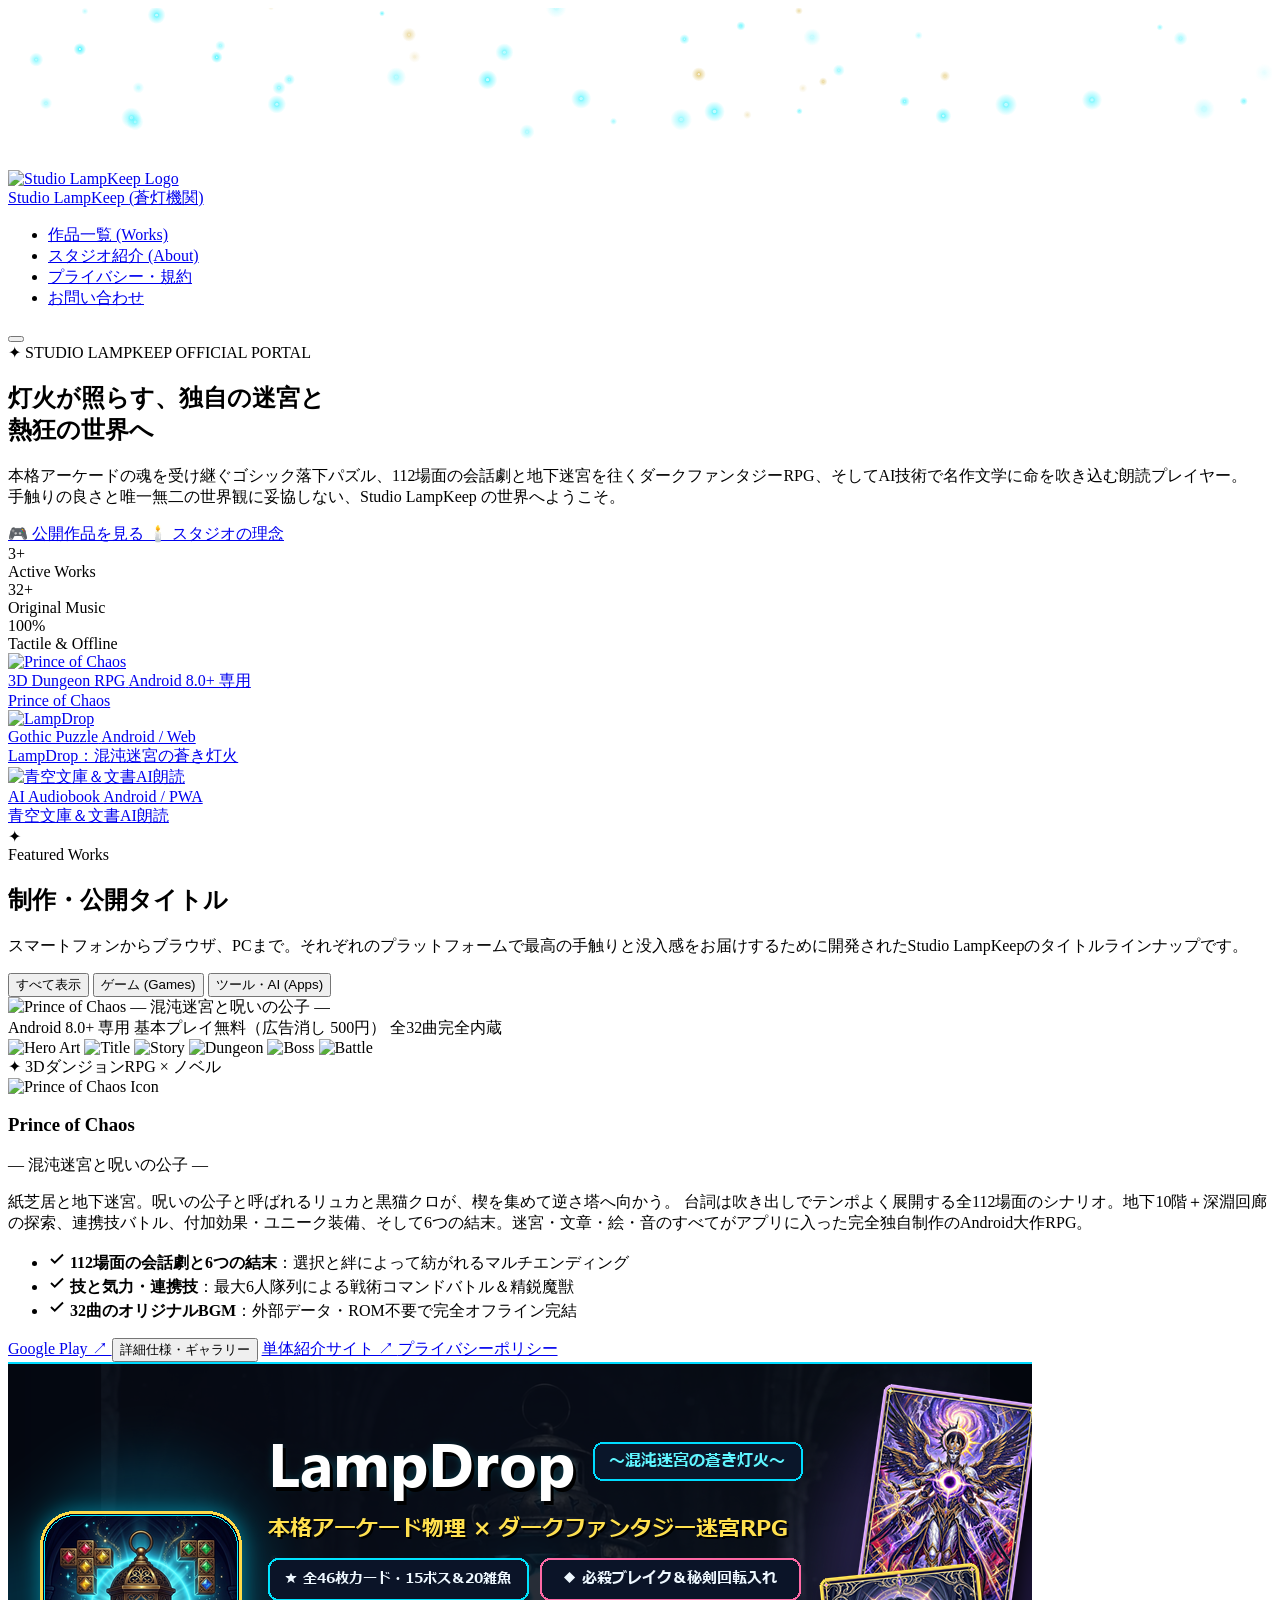
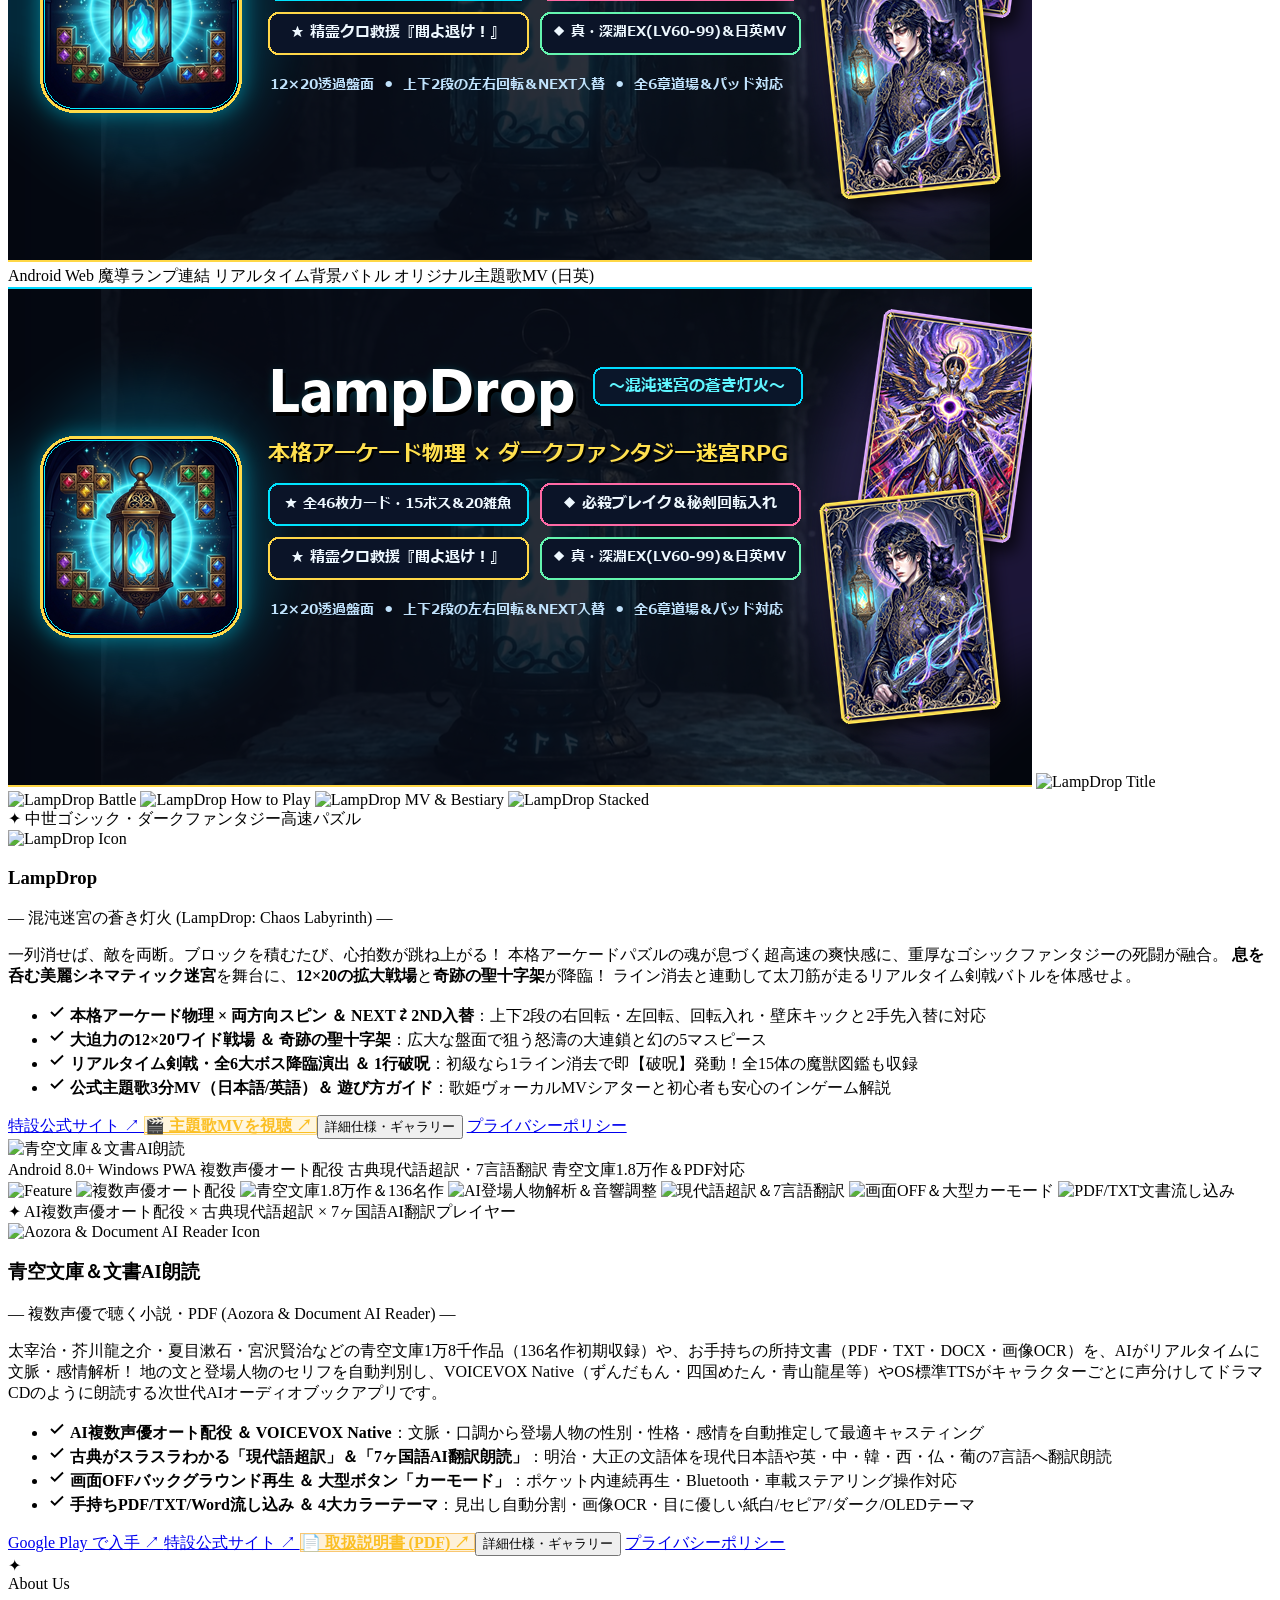
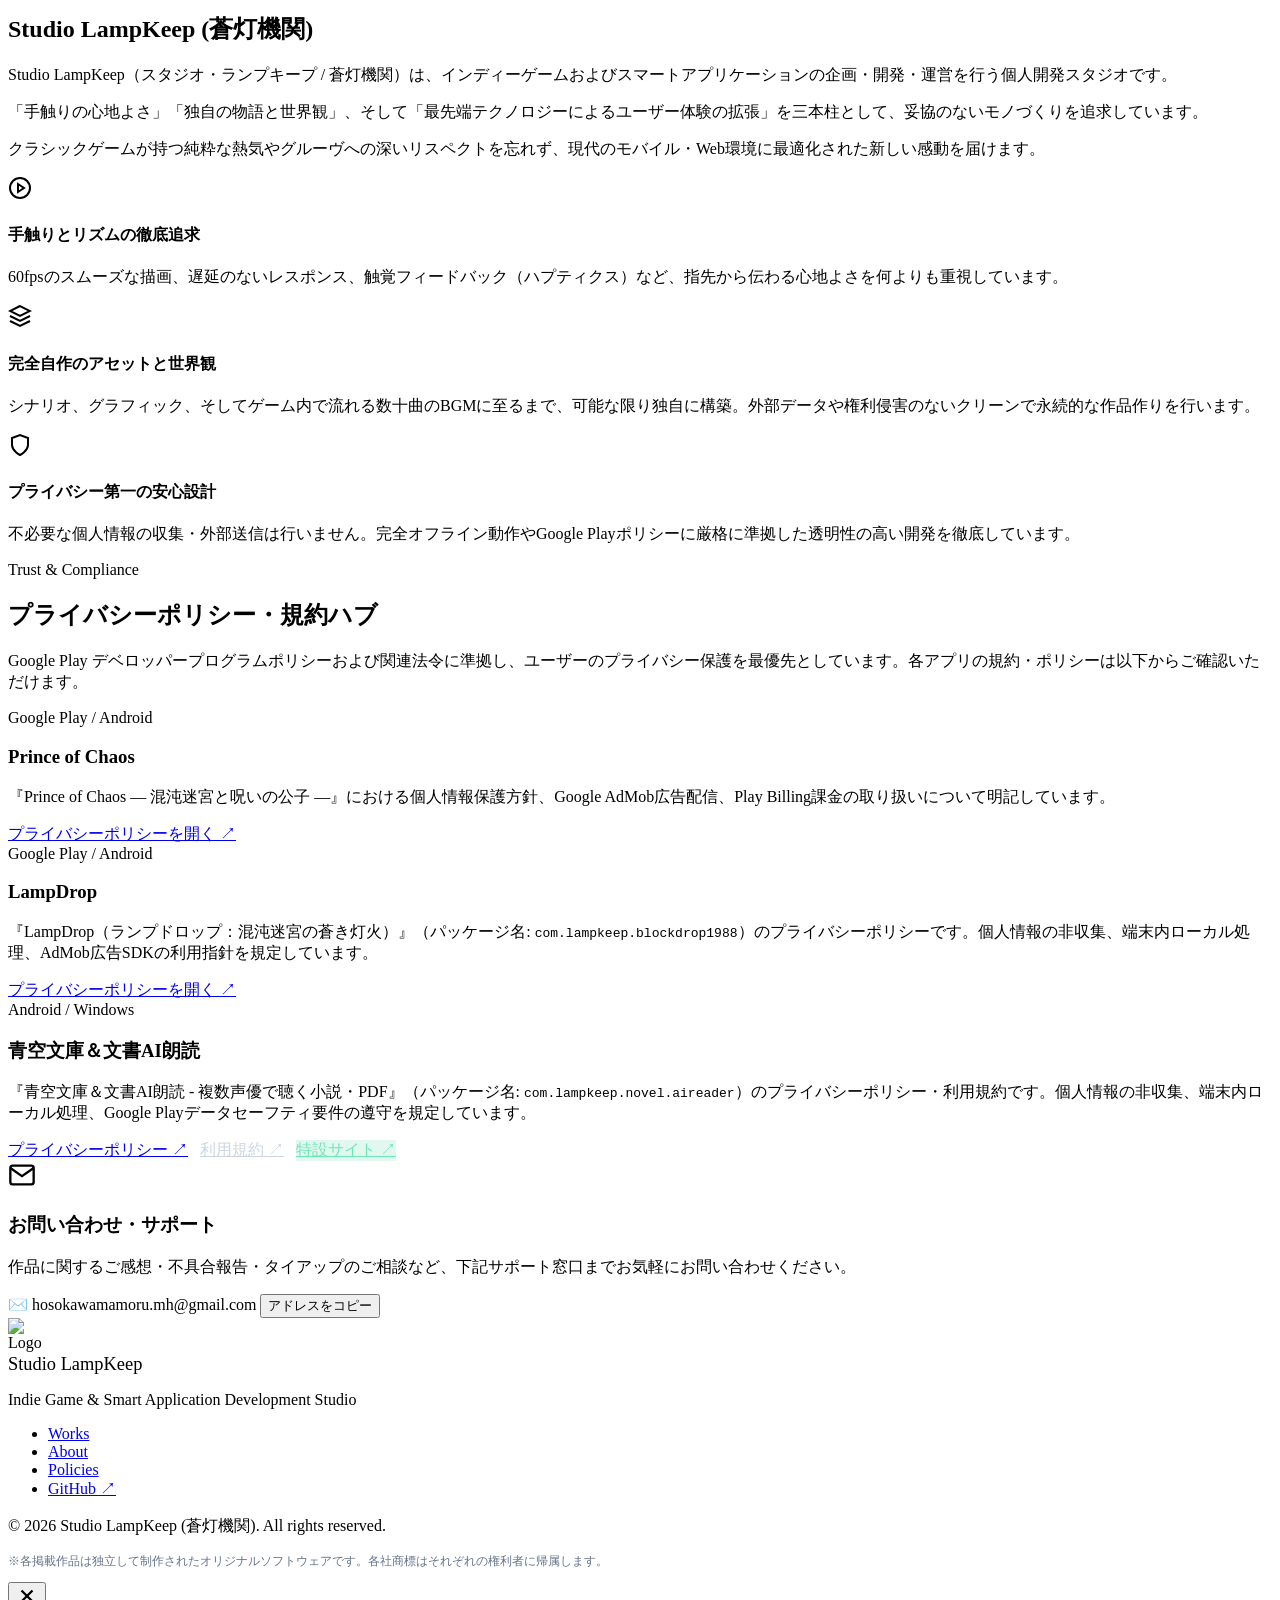
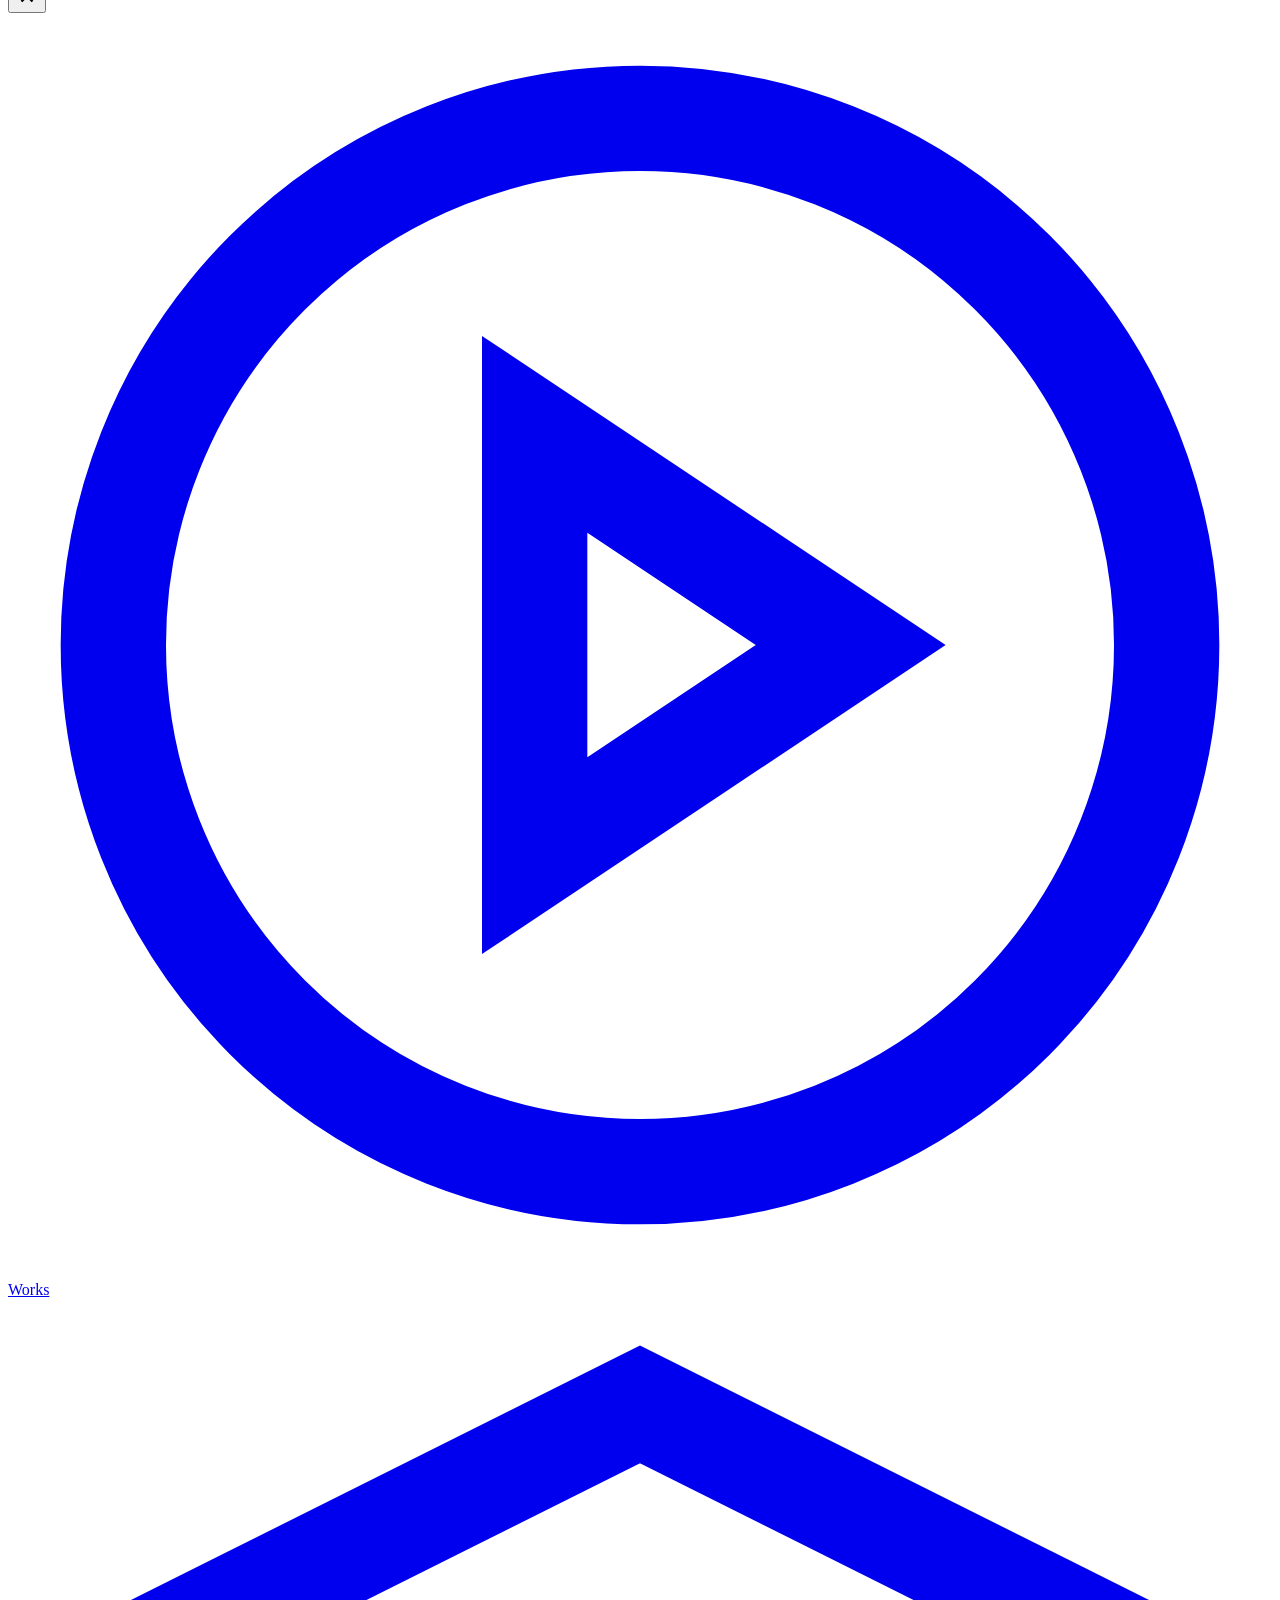
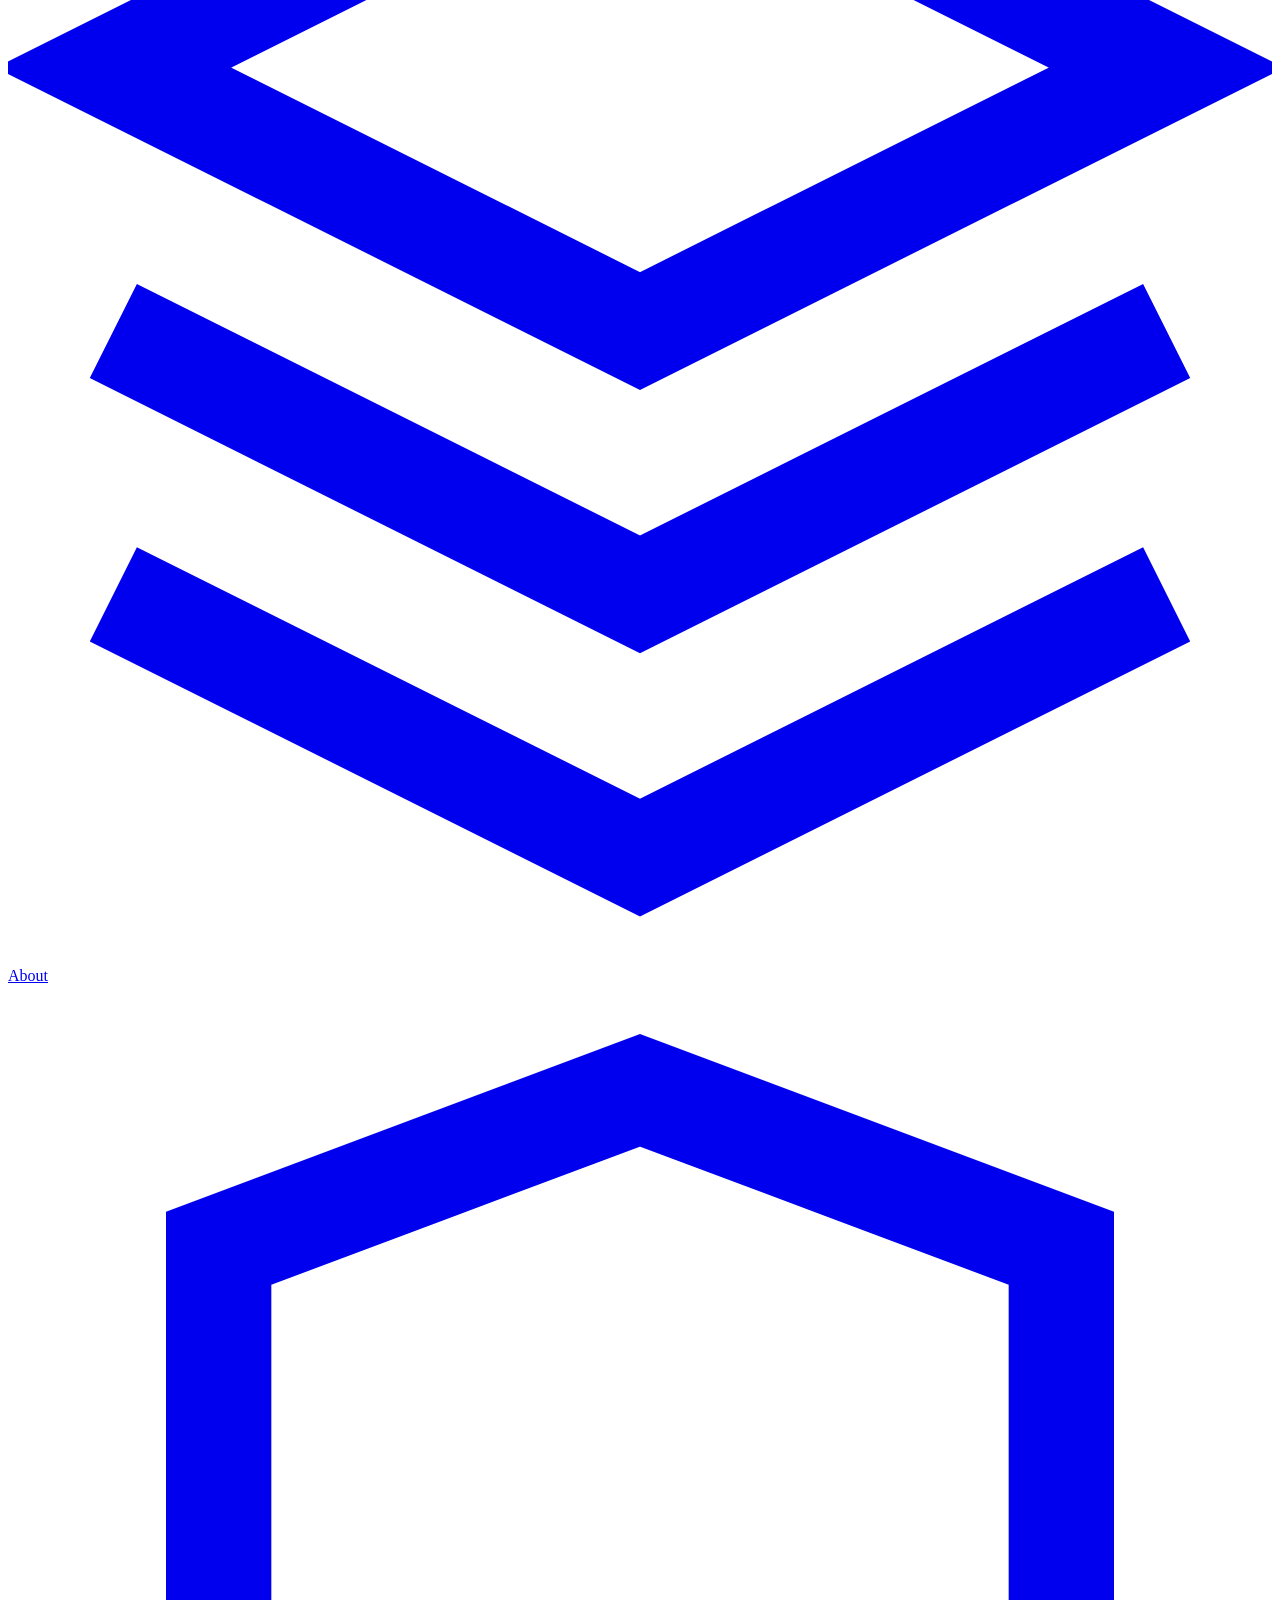
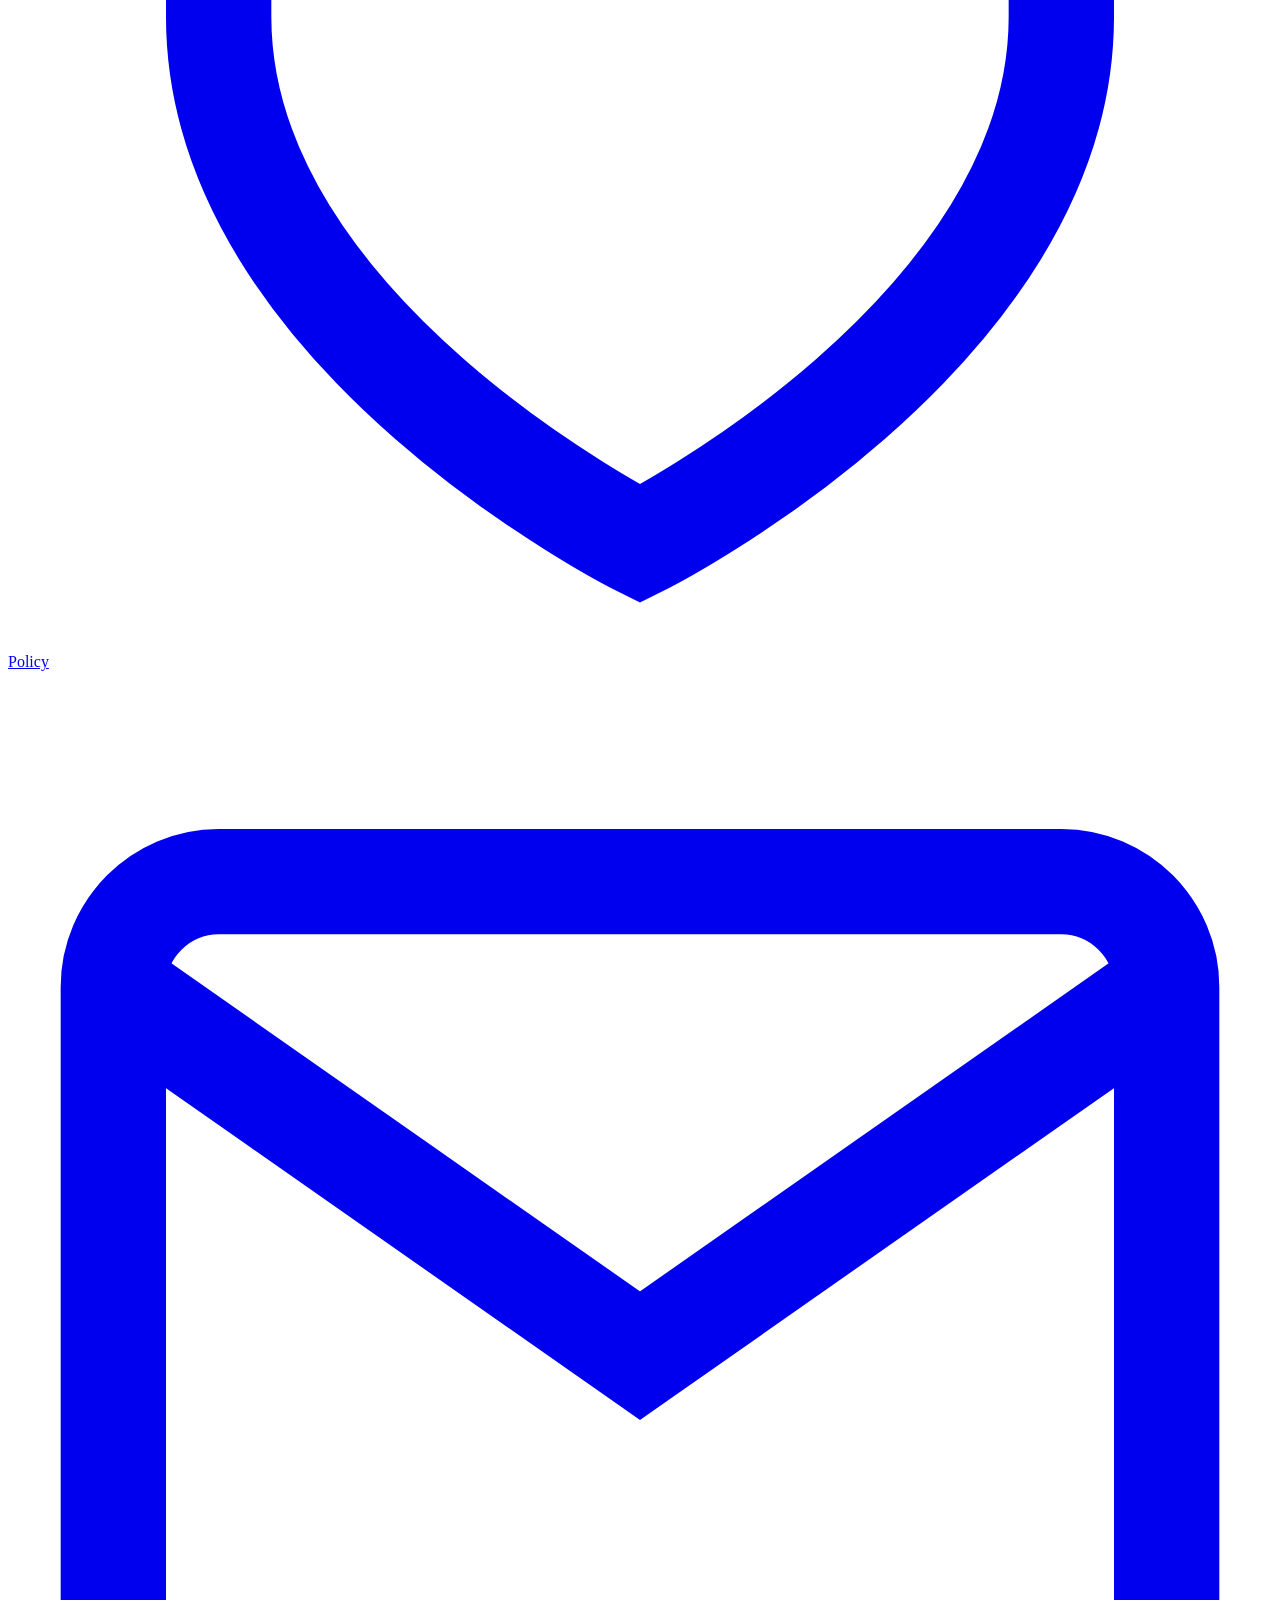
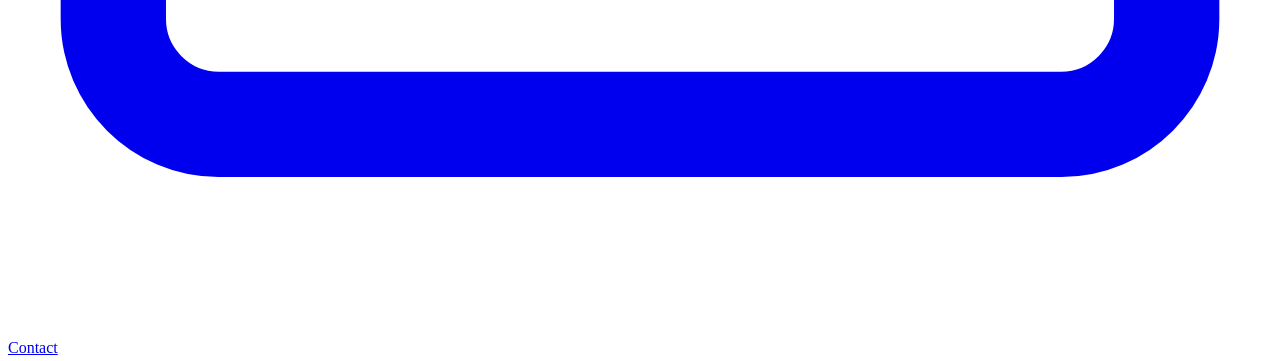
==== index.html @ 5208ed66 "chore(lampdrop): remove 'Classic 1988' and '1988' branding across portal, LampDrop page and promo gr" ====
<!DOCTYPE html>
<html lang="ja">
<head>
  <meta charset="UTF-8">
  <meta name="viewport" content="width=device-width, initial-scale=1.0, viewport-fit=cover">
  <title>Studio LampKeep (蒼灯機関) - 公式Webサイト | インディーゲーム＆アプリ開発</title>
  
  <meta name="description" content="Studio LampKeep (蒼灯機関) の公式ポータルサイト。『Prince of Chaos (混沌迷宮と呪いの公子)』『LampDrop：混沌迷宮の蒼き灯火』『青空文庫＆文書AI朗読』をはじめとする独自の世界観と手触りにこだわったゲーム・アプリを開発・公開しています。">
  <meta name="keywords" content="Studio LampKeep, 蒼灯機関, Prince of Chaos, LampDrop, ランプドロップ, 青空文庫＆文書AI朗読, インディーゲーム, Androidゲーム, レトロゲーム">
  
  <!-- OGP -->
  <meta property="og:title" content="Studio LampKeep (蒼灯機関) - 公式Webサイト">
  <meta property="og:description" content="灯火が照らす、独自の迷宮と熱狂の世界へ。こだわり抜いたゲーム＆スマートツールをお届けします。">
  <meta property="og:type" content="website">
  <meta property="og:url" content="https://lampkeeper2026.github.io/">
  <meta property="og:image" content="https://lampkeeper2026.github.io/assets/img/poc/hero.jpg">
  <meta name="twitter:card" content="summary_large_image">

  <link rel="icon" type="image/png" href="favicon.png">
  <link rel="apple-touch-icon" href="assets/img/brand/logo.png">

  <!-- Google Fonts: Cinzel (Gothic Monumental) + Shippori Mincho (Literary Gothic) + Space Grotesk + Inter -->
  <link rel="preconnect" href="https://fonts.googleapis.com">
  <link rel="preconnect" href="https://fonts.gstatic.com" crossorigin>
  <link href="https://fonts.googleapis.com/css2?family=Cinzel:wght@600;700;800;900&family=Inter:wght@400;500;600;700&family=Shippori+Mincho:wght@500;600;700;800&family=Space+Grotesk:wght@600;700;800&display=swap" rel="stylesheet">

  <link rel="stylesheet" href="css/style.css">
</head>
<body>

  <!-- Ambient Particle Canvas Engine -->
  <div class="lantern-particle-wrapper" aria-hidden="true">
    <canvas id="lantern-canvas"></canvas>
    <div class="lantern-vignette"></div>
  </div>

  <!-- Site Header -->
  <header class="site-header">
    <div class="container nav-container">
      <a href="#" class="brand-logo">
        <div class="brand-icon-wrapper">
          <img src="assets/img/brand/logo.png" alt="Studio LampKeep Logo">
        </div>
        <div class="brand-name">Studio LampKeep <span>(蒼灯機関)</span></div>
      </a>

      <nav>
        <ul class="nav-links">
          <li><a href="#works" class="nav-link">作品一覧 (Works)</a></li>
          <li><a href="#about" class="nav-link">スタジオ紹介 (About)</a></li>
          <li><a href="#policies" class="nav-link">プライバシー・規約</a></li>
          <li><a href="#contact" class="nav-btn">お問い合わせ</a></li>
        </ul>
      </nav>

      <button class="mobile-menu-toggle" aria-label="Toggle Navigation Menu">
        <span></span>
        <span></span>
        <span></span>
      </button>
    </div>
  </header>

  <!-- Hero Section with Split Floating Showcase Deck -->
  <section class="hero-section">
    <div class="container">
      <div class="hero-grid">
        
        <!-- Left: Copy & Actions -->
        <div class="hero-content">
          <div class="hero-badge">
            <span>✦</span> STUDIO LAMPKEEP OFFICIAL PORTAL
          </div>
          <h1 class="hero-title">
            灯火が照らす、独自の迷宮と<br>
            <span class="gradient-text">熱狂の世界へ</span>
          </h1>
          <p class="hero-lead">
            本格アーケードの魂を受け継ぐゴシック落下パズル、112場面の会話劇と地下迷宮を往くダークファンタジーRPG、そしてAI技術で名作文学に命を吹き込む朗読プレイヤー。<br>
            手触りの良さと唯一無二の世界観に妥協しない、Studio LampKeep の世界へようこそ。
          </p>

          <div class="hero-actions">
            <a href="#works" class="btn-primary">
              <span>🎮</span> 公開作品を見る
            </a>
            <a href="#about" class="btn-secondary">
              <span>🕯️</span> スタジオの理念
            </a>
          </div>

          <div class="hero-stats-bar">
            <div class="stat-item">
              <div class="stat-number">3+</div>
              <div class="stat-label">Active Works</div>
            </div>
            <div class="stat-item">
              <div class="stat-number">32+</div>
              <div class="stat-label">Original Music</div>
            </div>
            <div class="stat-item">
              <div class="stat-number">100%</div>
              <div class="stat-label">Tactile & Offline</div>
            </div>
          </div>
        </div>

        <!-- Right: Floating Interactive Showcase Deck -->
        <div class="hero-deck-wrapper" aria-hidden="true">
          <div class="deck-glow-ambient"></div>

          <!-- Mini Card 1: PoC -->
          <a href="#works" class="deck-card card-poc" data-open-modal="poc">
            <img src="assets/img/poc/hero.jpg" alt="Prince of Chaos" class="deck-thumb">
            <div class="deck-meta">
              <span class="deck-tag" style="color:var(--poc-gold); border-color:var(--poc-gold);">3D Dungeon RPG</span>
              <span class="deck-platform">Android 8.0+ 専用</span>
            </div>
            <div class="deck-title">Prince of Chaos</div>
          </a>

          <!-- Mini Card 2: LampDrop -->
          <a href="#works" class="deck-card card-lampdrop" data-open-modal="blockdrop">
            <img src="assets/img/blockdrop/lampdrop_title.png" alt="LampDrop" class="deck-thumb">
            <div class="deck-meta">
              <span class="deck-tag" style="color:var(--lampdrop-rose); border-color:var(--lampdrop-rose);">Gothic Puzzle</span>
              <span class="deck-platform">Android / Web</span>
            </div>
            <div class="deck-title">LampDrop：混沌迷宮の蒼き灯火</div>
          </a>

          <!-- Mini Card 3: Reader -->
          <a href="#works" class="deck-card card-reader" data-open-modal="novelreader">
            <img src="assets/img/novelreader/feature_graphic.png" alt="青空文庫＆文書AI朗読" class="deck-thumb">
            <div class="deck-meta">
              <span class="deck-tag" style="color:var(--reader-violet); border-color:var(--reader-violet);">AI Audiobook</span>
              <span class="deck-platform">Android / PWA</span>
            </div>
            <div class="deck-title">青空文庫＆文書AI朗読</div>
          </a>
        </div>

      </div>
    </div>
  </section>

  <!-- Alchemical Divider -->
  <div class="alchemical-divider">
    <span class="divider-line"></span>
    <span class="divider-gem">✦</span>
    <span class="divider-line"></span>
  </div>

  <!-- Works Showcase Section -->
  <section id="works" class="section">
    <div class="container">
      <div class="section-header">
        <span class="section-tag">Featured Works</span>
        <h2 class="section-title">制作・公開タイトル</h2>
        <p class="section-desc">
          スマートフォンからブラウザ、PCまで。それぞれのプラットフォームで最高の手触りと没入感をお届けするために開発されたStudio LampKeepのタイトルラインナップです。
        </p>
      </div>

      <!-- Filter Bar -->
      <div class="filter-bar">
        <button class="filter-btn active" data-filter="all">すべて表示</button>
        <button class="filter-btn" data-filter="game">ゲーム (Games)</button>
        <button class="filter-btn" data-filter="app">ツール・AI (Apps)</button>
      </div>

      <div class="works-list">

        <!-- Project 1: Prince of Chaos -->
        <article class="work-card theme-gold" data-category="game">
          <div class="work-visual">
            <img src="assets/img/poc/hero.jpg" alt="Prince of Chaos ― 混沌迷宮と呪いの公子 ―" class="work-visual-main">
            <div class="work-visual-overlay"></div>
            <div class="work-visual-badges">
              <span class="badge-tag platform-android">Android 8.0+ 専用</span>
              <span class="badge-tag">基本プレイ無料（広告消し 500円）</span>
              <span class="badge-tag">全32曲完全内蔵</span>
            </div>
            <div class="work-visual-thumbs">
              <img src="assets/img/poc/hero.jpg" alt="Hero Art" data-src="assets/img/poc/hero.jpg" class="active">
              <img src="assets/img/poc/01_title.jpg" alt="Title" data-src="assets/img/poc/01_title.jpg">
              <img src="assets/img/poc/story_prologue.jpg" alt="Story" data-src="assets/img/poc/story_prologue.jpg">
              <img src="assets/img/poc/05_maze.jpg" alt="Dungeon" data-src="assets/img/poc/05_maze.jpg">
              <img src="assets/img/poc/boss.jpg" alt="Boss" data-src="assets/img/poc/boss.jpg">
              <img src="assets/img/poc/07_battle.jpg" alt="Battle" data-src="assets/img/poc/07_battle.jpg">
            </div>
          </div>

          <div class="work-info">
            <div>
              <div class="work-category gold">✦ 3DダンジョンRPG × ノベル</div>
              <div class="work-title-group">
                <img src="assets/img/poc/icon.png" alt="Prince of Chaos Icon" class="work-app-icon">
                <h3 class="work-title">Prince of Chaos</h3>
              </div>
              <p class="work-subtitle">― 混沌迷宮と呪いの公子 ―</p>
              <p class="work-description">
                紙芝居と地下迷宮。呪いの公子と呼ばれるリュカと黒猫クロが、楔を集めて逆さ塔へ向かう。
                台詞は吹き出しでテンポよく展開する全112場面のシナリオ。地下10階＋深淵回廊の探索、連携技バトル、付加効果・ユニーク装備、そして6つの結末。迷宮・文章・絵・音のすべてがアプリに入った完全独自制作のAndroid大作RPG。
              </p>

              <ul class="work-features">
                <li>
                  <svg width="18" height="18" viewBox="0 0 24 24" fill="none" stroke="currentColor" stroke-width="2.5"><polyline points="20 6 9 17 4 12"></polyline></svg>
                  <span><strong>112場面の会話劇と6つの結末</strong>：選択と絆によって紡がれるマルチエンディング</span>
                </li>
                <li>
                  <svg width="18" height="18" viewBox="0 0 24 24" fill="none" stroke="currentColor" stroke-width="2.5"><polyline points="20 6 9 17 4 12"></polyline></svg>
                  <span><strong>技と気力・連携技</strong>：最大6人隊列による戦術コマンドバトル＆精鋭魔獣</span>
                </li>
                <li>
                  <svg width="18" height="18" viewBox="0 0 24 24" fill="none" stroke="currentColor" stroke-width="2.5"><polyline points="20 6 9 17 4 12"></polyline></svg>
                  <span><strong>32曲のオリジナルBGM</strong>：外部データ・ROM不要で完全オフライン完結</span>
                </li>
              </ul>
            </div>

            <div class="work-footer">
              <a href="https://play.google.com/apps/testing/com.lampkeep.princeofchaos" target="_blank" rel="noopener" class="btn-card-action btn-card-primary">
                Google Play ↗
              </a>
              <button class="btn-card-action btn-card-secondary" data-open-modal="poc">
                詳細仕様・ギャラリー
              </button>
              <a href="https://lampkeeper2026.github.io/prince-of-chaos/" target="_blank" rel="noopener" class="btn-card-secondary">
                単体紹介サイト ↗
              </a>
              <a href="https://lampkeeper2026.github.io/prince-of-chaos-privacy/" target="_blank" rel="noopener" class="btn-card-ghost">
                プライバシーポリシー
              </a>
            </div>
          </div>
        </article>

        <!-- Project 2: LampDrop -->
        <article class="work-card reverse theme-pink" data-category="game">
          <div class="work-visual">
            <img src="assets/img/blockdrop/feature_graphic.png" alt="LampDrop" class="work-visual-main">
            <div class="work-visual-overlay"></div>
            <div class="work-visual-badges">
              <span class="badge-tag platform-android">Android</span>
              <span class="badge-tag platform-web">Web</span>
              <span class="badge-tag">魔導ランプ連結</span>
              <span class="badge-tag">リアルタイム背景バトル</span>
              <span class="badge-tag">オリジナル主題歌MV (日英)</span>
            </div>
            <div class="work-visual-thumbs">
              <img src="assets/img/blockdrop/feature_graphic.png" alt="LampDrop Feature Graphic" data-src="assets/img/blockdrop/feature_graphic.png" class="active">
              <img src="assets/img/blockdrop/promo_01_title.png" alt="LampDrop Title" data-src="assets/img/blockdrop/promo_01_title.png">
              <img src="assets/img/blockdrop/promo_02_battle.png" alt="LampDrop Battle" data-src="assets/img/blockdrop/promo_02_battle.png">
              <img src="assets/img/blockdrop/promo_03_howto.png" alt="LampDrop How to Play" data-src="assets/img/blockdrop/promo_03_howto.png">
              <img src="assets/img/blockdrop/promo_04_mv_bestiary.png" alt="LampDrop MV & Bestiary" data-src="assets/img/blockdrop/promo_04_mv_bestiary.png">
              <img src="assets/img/blockdrop/lampdrop_stacked.png" alt="LampDrop Stacked" data-src="assets/img/blockdrop/lampdrop_stacked.png">
            </div>
          </div>

          <div class="work-info">
            <div>
              <div class="work-category pink">✦ 中世ゴシック・ダークファンタジー高速パズル</div>
              <div class="work-title-group">
                <img src="assets/img/blockdrop/icon.png" alt="LampDrop Icon" class="work-app-icon">
                <h3 class="work-title">LampDrop</h3>
              </div>
              <p class="work-subtitle">― 混沌迷宮の蒼き灯火 (LampDrop: Chaos Labyrinth) ―</p>
              <p class="work-description">
                一列消せば、敵を両断。ブロックを積むたび、心拍数が跳ね上がる！
                本格アーケードパズルの魂が息づく超高速の爽快感に、重厚なゴシックファンタジーの死闘が融合。
                <strong>息を呑む美麗シネマティック迷宮</strong>を舞台に、<strong>12×20の拡大戦場</strong>と<strong>奇跡の聖十字架</strong>が降臨！ ライン消去と連動して太刀筋が走るリアルタイム剣戟バトルを体感せよ。
              </p>

              <ul class="work-features">
                <li>
                  <svg width="18" height="18" viewBox="0 0 24 24" fill="none" stroke="currentColor" stroke-width="2.5"><polyline points="20 6 9 17 4 12"></polyline></svg>
                  <span><strong>本格アーケード物理 × 両方向スピン ＆ NEXT ⇄ 2ND入替</strong>：上下2段の右回転・左回転、回転入れ・壁床キックと2手先入替に対応</span>
                </li>
                <li>
                  <svg width="18" height="18" viewBox="0 0 24 24" fill="none" stroke="currentColor" stroke-width="2.5"><polyline points="20 6 9 17 4 12"></polyline></svg>
                  <span><strong>大迫力の12×20ワイド戦場 ＆ 奇跡の聖十字架</strong>：広大な盤面で狙う怒濤の大連鎖と幻の5マスピース</span>
                </li>
                <li>
                  <svg width="18" height="18" viewBox="0 0 24 24" fill="none" stroke="currentColor" stroke-width="2.5"><polyline points="20 6 9 17 4 12"></polyline></svg>
                  <span><strong>リアルタイム剣戟・全6大ボス降臨演出 ＆ 1行破呪</strong>：初級なら1ライン消去で即【破呪】発動！全15体の魔獣図鑑も収録</span>
                </li>
                <li>
                  <svg width="18" height="18" viewBox="0 0 24 24" fill="none" stroke="currentColor" stroke-width="2.5"><polyline points="20 6 9 17 4 12"></polyline></svg>
                  <span><strong>公式主題歌3分MV（日本語/英語）＆ 遊び方ガイド</strong>：歌姫ヴォーカルMVシアターと初心者も安心のインゲーム解説</span>
                </li>
              </ul>
            </div>

            <div class="work-footer">
              <a href="lampdrop/index.html" class="btn-card-action btn-card-primary">
                特設公式サイト ↗
              </a>
              <a href="lampdrop/index.html#opening-mv" class="btn-card-action" style="background: rgba(251, 191, 36, 0.15); border: 1px solid rgba(251, 191, 36, 0.5); color: #fbbf24; font-weight: 700;">
                🎬 主題歌MVを視聴 ↗
              </a>
              <button class="btn-card-action btn-card-secondary" data-open-modal="blockdrop">
                詳細仕様・ギャラリー
              </button>
              <a href="lampdrop-privacy.html" class="btn-card-action btn-card-secondary">
                プライバシーポリシー
              </a>
            </div>
          </div>
        </article>

        <!-- Project 3: Novel AI Reader -->
        <article class="work-card theme-purple" data-category="app">
          <div class="work-visual">
            <img src="assets/img/novelreader/feature_graphic.png" alt="青空文庫＆文書AI朗読" class="work-visual-main">
            <div class="work-visual-overlay"></div>
            <div class="work-visual-badges">
              <span class="badge-tag platform-android">Android 8.0+</span>
              <span class="badge-tag platform-windows">Windows PWA</span>
              <span class="badge-tag">複数声優オート配役</span>
              <span class="badge-tag">古典現代語超訳・7言語翻訳</span>
              <span class="badge-tag">青空文庫1.8万作＆PDF対応</span>
            </div>
            <div class="work-visual-thumbs">
              <img src="assets/img/novelreader/feature_graphic.png" alt="Feature" data-src="assets/img/novelreader/feature_graphic.png" class="active">
              <img src="assets/img/novelreader/promo_01.png" alt="複数声優オート配役" data-src="assets/img/novelreader/promo_01.png">
              <img src="assets/img/novelreader/promo_02.png" alt="青空文庫1.8万作＆136名作" data-src="assets/img/novelreader/promo_02.png">
              <img src="assets/img/novelreader/promo_03.png" alt="AI登場人物解析＆音響調整" data-src="assets/img/novelreader/promo_03.png">
              <img src="assets/img/novelreader/promo_04.png" alt="現代語超訳＆7言語翻訳" data-src="assets/img/novelreader/promo_04.png">
              <img src="assets/img/novelreader/promo_05.png" alt="画面OFF＆大型カーモード" data-src="assets/img/novelreader/promo_05.png">
              <img src="assets/img/novelreader/promo_06.png" alt="PDF/TXT文書流し込み" data-src="assets/img/novelreader/promo_06.png">
            </div>
          </div>

          <div class="work-info">
            <div>
              <div class="work-category purple">✦ AI複数声優オート配役 × 古典現代語超訳 × 7ヶ国語AI翻訳プレイヤー</div>
              <div class="work-title-group">
                <img src="assets/img/novelreader/icon.png" alt="Aozora & Document AI Reader Icon" class="work-app-icon">
                <h3 class="work-title">青空文庫＆文書AI朗読</h3>
              </div>
              <p class="work-subtitle">― 複数声優で聴く小説・PDF (Aozora & Document AI Reader) ―</p>
              <p class="work-description">
                太宰治・芥川龍之介・夏目漱石・宮沢賢治などの青空文庫1万8千作品（136名作初期収録）や、お手持ちの所持文書（PDF・TXT・DOCX・画像OCR）を、AIがリアルタイムに文脈・感情解析！
                地の文と登場人物のセリフを自動判別し、VOICEVOX Native（ずんだもん・四国めたん・青山龍星等）やOS標準TTSがキャラクターごとに声分けしてドラマCDのように朗読する次世代AIオーディオブックアプリです。
              </p>

              <ul class="work-features">
                <li>
                  <svg width="18" height="18" viewBox="0 0 24 24" fill="none" stroke="currentColor" stroke-width="2.5"><polyline points="20 6 9 17 4 12"></polyline></svg>
                  <span><strong>AI複数声優オート配役 ＆ VOICEVOX Native</strong>：文脈・口調から登場人物の性別・性格・感情を自動推定して最適キャスティング</span>
                </li>
                <li>
                  <svg width="18" height="18" viewBox="0 0 24 24" fill="none" stroke="currentColor" stroke-width="2.5"><polyline points="20 6 9 17 4 12"></polyline></svg>
                  <span><strong>古典がスラスラわかる「現代語超訳」＆「7ヶ国語AI翻訳朗読」</strong>：明治・大正の文語体を現代日本語や英・中・韓・西・仏・葡の7言語へ翻訳朗読</span>
                </li>
                <li>
                  <svg width="18" height="18" viewBox="0 0 24 24" fill="none" stroke="currentColor" stroke-width="2.5"><polyline points="20 6 9 17 4 12"></polyline></svg>
                  <span><strong>画面OFFバックグラウンド再生 ＆ 大型ボタン「カーモード」</strong>：ポケット内連続再生・Bluetooth・車載ステアリング操作対応</span>
                </li>
                <li>
                  <svg width="18" height="18" viewBox="0 0 24 24" fill="none" stroke="currentColor" stroke-width="2.5"><polyline points="20 6 9 17 4 12"></polyline></svg>
                  <span><strong>手持ちPDF/TXT/Word流し込み ＆ 4大カラーテーマ</strong>：見出し自動分割・画像OCR・目に優しい紙白/セピア/ダーク/OLEDテーマ</span>
                </li>
              </ul>
            </div>

            <div class="work-footer">
              <a href="https://play.google.com/store/apps/details?id=com.lampkeep.novel.aireader" target="_blank" rel="noopener" class="btn-card-action btn-card-primary">
                Google Play で入手 ↗
              </a>
              <a href="novel-ai-reader/index.html" class="btn-card-action btn-card-secondary">
                特設公式サイト ↗
              </a>
              <a href="novel-ai-reader/小説AI朗読_全機能取扱説明書_完全マニュアル.pdf" download class="btn-card-action" style="background: rgba(245, 158, 11, 0.15); border: 1px solid rgba(245, 158, 11, 0.5); color: #fbbf24; font-weight: 700;">
                📄 取扱説明書 (PDF) ↗
              </a>
              <button class="btn-card-action btn-card-secondary" data-open-modal="novelreader">
                詳細仕様・ギャラリー
              </button>
              <a href="novel-ai-reader/privacy.html" class="btn-card-action btn-card-ghost">
                プライバシーポリシー
              </a>
            </div>
          </div>
        </article>

      </div>
    </div>
  </section>

  <!-- Alchemical Divider -->
  <div class="alchemical-divider">
    <span class="divider-line"></span>
    <span class="divider-gem">✦</span>
    <span class="divider-line"></span>
  </div>

  <!-- About Section -->
  <section id="about" class="section">
    <div class="container">
      <div class="about-grid">
        <div class="about-text">
          <span class="section-tag">About Us</span>
          <h2 class="section-title">Studio LampKeep (蒼灯機関)</h2>
          <p>
            Studio LampKeep（スタジオ・ランプキープ / 蒼灯機関）は、インディーゲームおよびスマートアプリケーションの企画・開発・運営を行う個人開発スタジオです。
          </p>
          <p>
            「手触りの心地よさ」「独自の物語と世界観」、そして「最先端テクノロジーによるユーザー体験の拡張」を三本柱として、妥協のないモノづくりを追求しています。
          </p>
          <p>
            クラシックゲームが持つ純粋な熱気やグルーヴへの深いリスペクトを忘れず、現代のモバイル・Web環境に最適化された新しい感動を届けます。
          </p>
        </div>

        <div class="about-features">
          <div class="about-feature-box">
            <div class="about-feature-icon">
              <svg width="24" height="24" viewBox="0 0 24 24" fill="none" stroke="currentColor" stroke-width="2"><circle cx="12" cy="12" r="10"></circle><polygon points="10 8 16 12 10 16 10 8"></polygon></svg>
            </div>
            <div class="about-feature-info">
              <h4>手触りとリズムの徹底追求</h4>
              <p>60fpsのスムーズな描画、遅延のないレスポンス、触覚フィードバック（ハプティクス）など、指先から伝わる心地よさを何よりも重視しています。</p>
            </div>
          </div>

          <div class="about-feature-box">
            <div class="about-feature-icon">
              <svg width="24" height="24" viewBox="0 0 24 24" fill="none" stroke="currentColor" stroke-width="2"><path d="M12 2L2 7l10 5 10-5-10-5zM2 17l10 5 10-5M2 12l10 5 10-5"></path></svg>
            </div>
            <div class="about-feature-info">
              <h4>完全自作のアセットと世界観</h4>
              <p>シナリオ、グラフィック、そしてゲーム内で流れる数十曲のBGMに至るまで、可能な限り独自に構築。外部データや権利侵害のないクリーンで永続的な作品作りを行います。</p>
            </div>
          </div>

          <div class="about-feature-box">
            <div class="about-feature-icon">
              <svg width="24" height="24" viewBox="0 0 24 24" fill="none" stroke="currentColor" stroke-width="2"><path d="M12 22s8-4 8-10V5l-8-3-8 3v7c0 6 8 10 8 10z"></path></svg>
            </div>
            <div class="about-feature-info">
              <h4>プライバシー第一の安心設計</h4>
              <p>不必要な個人情報の収集・外部送信は行いません。完全オフライン動作やGoogle Playポリシーに厳格に準拠した透明性の高い開発を徹底しています。</p>
            </div>
          </div>
        </div>
      </div>
    </div>
  </section>

  <!-- Policies & Trust Section -->
  <section id="policies" class="section">
    <div class="container">
      <div class="section-header">
        <span class="section-tag">Trust & Compliance</span>
        <h2 class="section-title">プライバシーポリシー・規約ハブ</h2>
        <p class="section-desc">
          Google Play デベロッパープログラムポリシーおよび関連法令に準拠し、ユーザーのプライバシー保護を最優先としています。各アプリの規約・ポリシーは以下からご確認いただけます。
        </p>
      </div>

      <div class="policy-cards">
        <!-- Policy Card 1 -->
        <div class="policy-card">
          <div class="policy-card-top">
            <span class="policy-badge">Google Play / Android</span>
            <h3>Prince of Chaos</h3>
            <p>
              『Prince of Chaos ― 混沌迷宮と呪いの公子 ―』における個人情報保護方針、Google AdMob広告配信、Play Billing課金の取り扱いについて明記しています。
            </p>
          </div>
          <a href="https://lampkeeper2026.github.io/prince-of-chaos-privacy/" target="_blank" rel="noopener" class="policy-link-btn">
            プライバシーポリシーを開く ↗
          </a>
        </div>

        <!-- Policy Card 2 -->
        <div class="policy-card">
          <div class="policy-card-top">
            <span class="policy-badge">Google Play / Android</span>
            <h3>LampDrop</h3>
            <p>
              『LampDrop（ランプドロップ：混沌迷宮の蒼き灯火）』（パッケージ名: <code>com.lampkeep.blockdrop1988</code>）のプライバシーポリシーです。個人情報の非収集、端末内ローカル処理、AdMob広告SDKの利用指針を規定しています。
            </p>
          </div>
          <a href="lampdrop-privacy.html" class="policy-link-btn">
            プライバシーポリシーを開く ↗
          </a>
        </div>

        <!-- Policy Card 3 -->
        <div class="policy-card">
          <div class="policy-card-top">
            <span class="policy-badge">Android / Windows</span>
            <h3>青空文庫＆文書AI朗読</h3>
            <p>
              『青空文庫＆文書AI朗読 - 複数声優で聴く小説・PDF』（パッケージ名: <code>com.lampkeep.novel.aireader</code>）のプライバシーポリシー・利用規約です。個人情報の非収集、端末内ローカル処理、Google Playデータセーフティ要件の遵守を規定しています。
            </p>
          </div>
          <div style="display:flex; flex-wrap:wrap; gap:12px;">
            <a href="novel-ai-reader/privacy.html" class="policy-link-btn">
              プライバシーポリシー ↗
            </a>
            <a href="novel-ai-reader/terms.html" class="policy-link-btn" style="background:rgba(255,255,255,0.06); border-color:rgba(255,255,255,0.15); color:#cbd5e1;">
              利用規約 ↗
            </a>
            <a href="novel-ai-reader/index.html" class="policy-link-btn" style="background:rgba(16,185,129,0.12); border-color:rgba(16,185,129,0.35); color:#6ee7b7;">
              特設サイト ↗
            </a>
          </div>
        </div>
      </div>
    </div>
  </section>

  <!-- Contact Section -->
  <section id="contact" class="section">
    <div class="container">
      <div class="contact-box">
        <div class="contact-icon">
          <svg width="28" height="28" viewBox="0 0 24 24" fill="none" stroke="currentColor" stroke-width="2"><path d="M4 4h16c1.1 0 2 .9 2 2v12c0 1.1-.9 2-2 2H4c-1.1 0-2-.9-2-2V6c0-1.1.9-2 2-2z"></path><polyline points="22,6 12,13 2,6"></polyline></svg>
        </div>
        <h3>お問い合わせ・サポート</h3>
        <p>
          作品に関するご感想・不具合報告・タイアップのご相談など、下記サポート窓口までお気軽にお問い合わせください。
        </p>

        <div class="contact-mail-pill">
          <span>✉️ hosokawamamoru.mh@gmail.com</span>
          <button class="copy-btn" data-copy-target="hosokawamamoru.mh@gmail.com">アドレスをコピー</button>
        </div>
      </div>
    </div>
  </section>

  <!-- Site Footer -->
  <footer class="site-footer">
    <div class="container">
      <div class="footer-content">
        <div class="footer-brand">
          <div class="brand-logo" style="margin-bottom:8px;">
            <div class="brand-icon-wrapper" style="width:36px; height:36px;">
              <img src="assets/img/brand/logo.png" alt="Logo">
            </div>
            <div class="brand-name" style="font-size:1.15rem;">Studio LampKeep</div>
          </div>
          <p>Indie Game & Smart Application Development Studio</p>
        </div>

        <ul class="footer-links">
          <li><a href="#works">Works</a></li>
          <li><a href="#about">About</a></li>
          <li><a href="#policies">Policies</a></li>
          <li><a href="https://github.com/LampKeeper2026" target="_blank" rel="noopener">GitHub ↗</a></li>
        </ul>
      </div>

      <div class="footer-bottom">
        <p>© 2026 Studio LampKeep (蒼灯機関). All rights reserved.</p>
        <p style="margin-top:6px; font-size:0.78rem; color:#64748b;">
          ※各掲載作品は独立して制作されたオリジナルソフトウェアです。各社商標はそれぞれの権利者に帰属します。
        </p>
      </div>
    </div>
  </footer>

  <!-- Modal Details Dialog (Enhanced Lightbox) -->
  <div id="details-modal" class="modal-backdrop">
    <div class="modal-container">
      <button class="modal-close-btn" aria-label="Close dialog">
        <svg width="22" height="22" viewBox="0 0 24 24" fill="none" stroke="currentColor" stroke-width="2.5"><line x1="18" y1="6" x2="6" y2="18"></line><line x1="6" y1="6" x2="18" y2="18"></line></svg>
      </button>
      <div id="modal-content-area" class="modal-body">
        <!-- Content injected dynamically via main.js -->
      </div>
    </div>
  </div>

  <!-- Mobile Bottom Navigation Bar (片手操作フレンドリー) -->
  <nav class="mobile-bottom-bar" aria-label="Mobile Navigation">
    <a href="#works" class="mobile-bottom-item active">
      <svg viewBox="0 0 24 24" fill="none" stroke="currentColor" stroke-width="2"><circle cx="12" cy="12" r="10"></circle><polygon points="10 8 16 12 10 16 10 8"></polygon></svg>
      <span>Works</span>
    </a>
    <a href="#about" class="mobile-bottom-item">
      <svg viewBox="0 0 24 24" fill="none" stroke="currentColor" stroke-width="2"><path d="M12 2L2 7l10 5 10-5-10-5zM2 17l10 5 10-5M2 12l10 5 10-5"></path></svg>
      <span>About</span>
    </a>
    <a href="#policies" class="mobile-bottom-item">
      <svg viewBox="0 0 24 24" fill="none" stroke="currentColor" stroke-width="2"><path d="M12 22s8-4 8-10V5l-8-3-8 3v7c0 6 8 10 8 10z"></path></svg>
      <span>Policy</span>
    </a>
    <a href="#contact" class="mobile-bottom-item">
      <svg viewBox="0 0 24 24" fill="none" stroke="currentColor" stroke-width="2"><path d="M4 4h16c1.1 0 2 .9 2 2v12c0 1.1-.9 2-2 2H4c-1.1 0-2-.9-2-2V6c0-1.1.9-2 2-2z"></path><polyline points="22,6 12,13 2,6"></polyline></svg>
      <span>Contact</span>
    </a>
  </nav>

  <script src="js/main.js"></script>
</body>
</html>
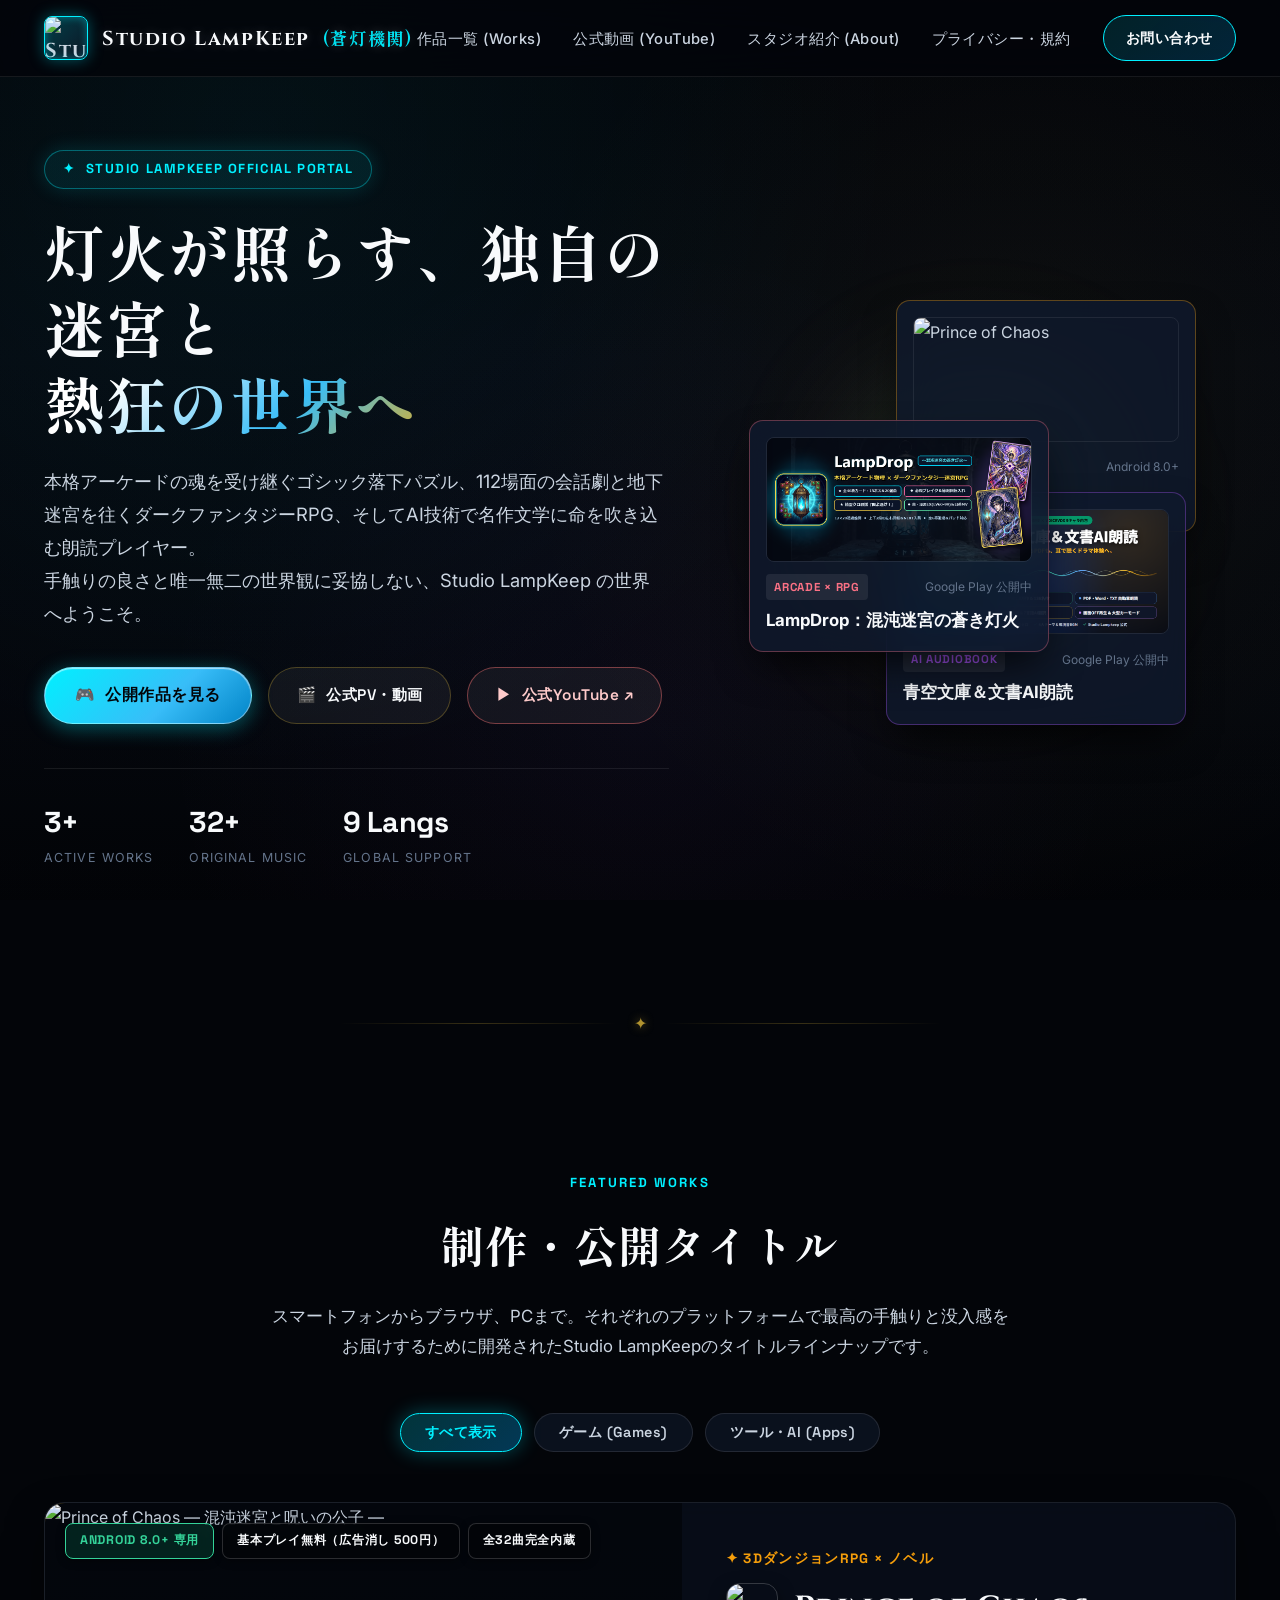
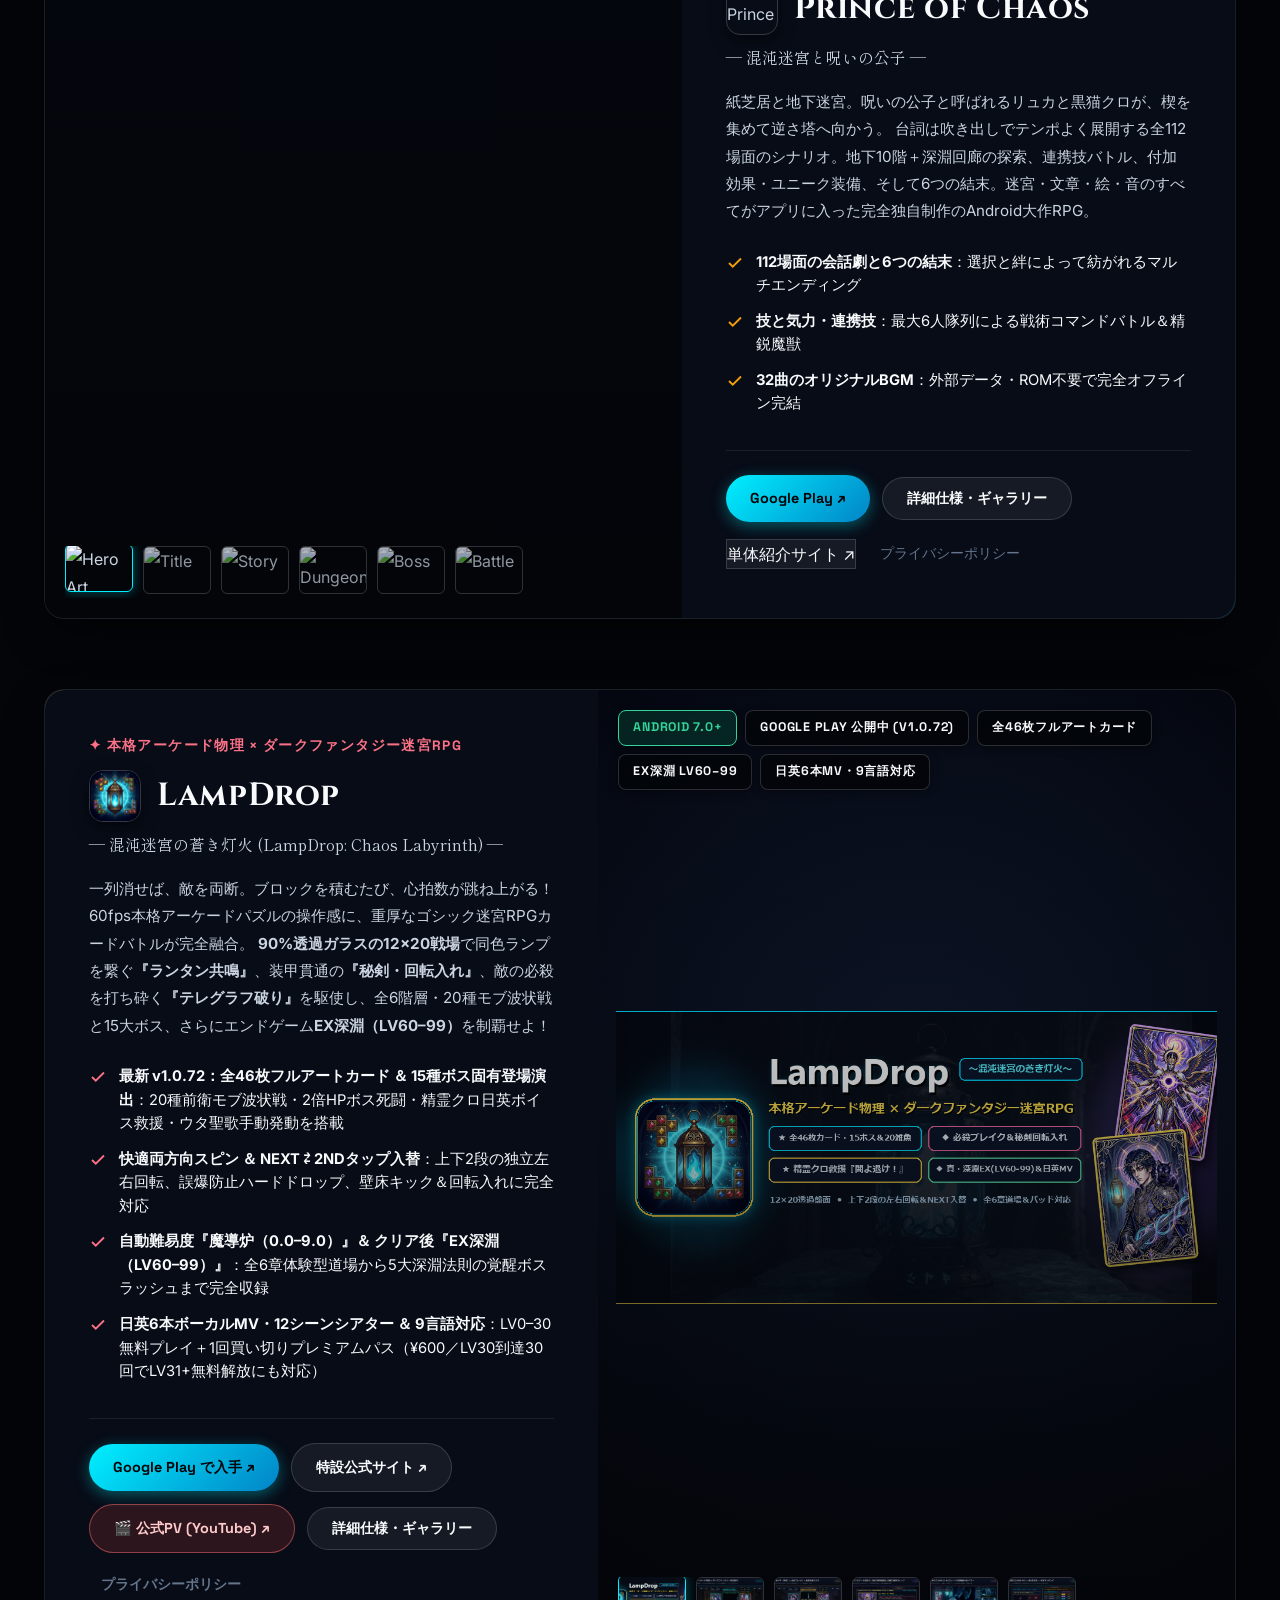
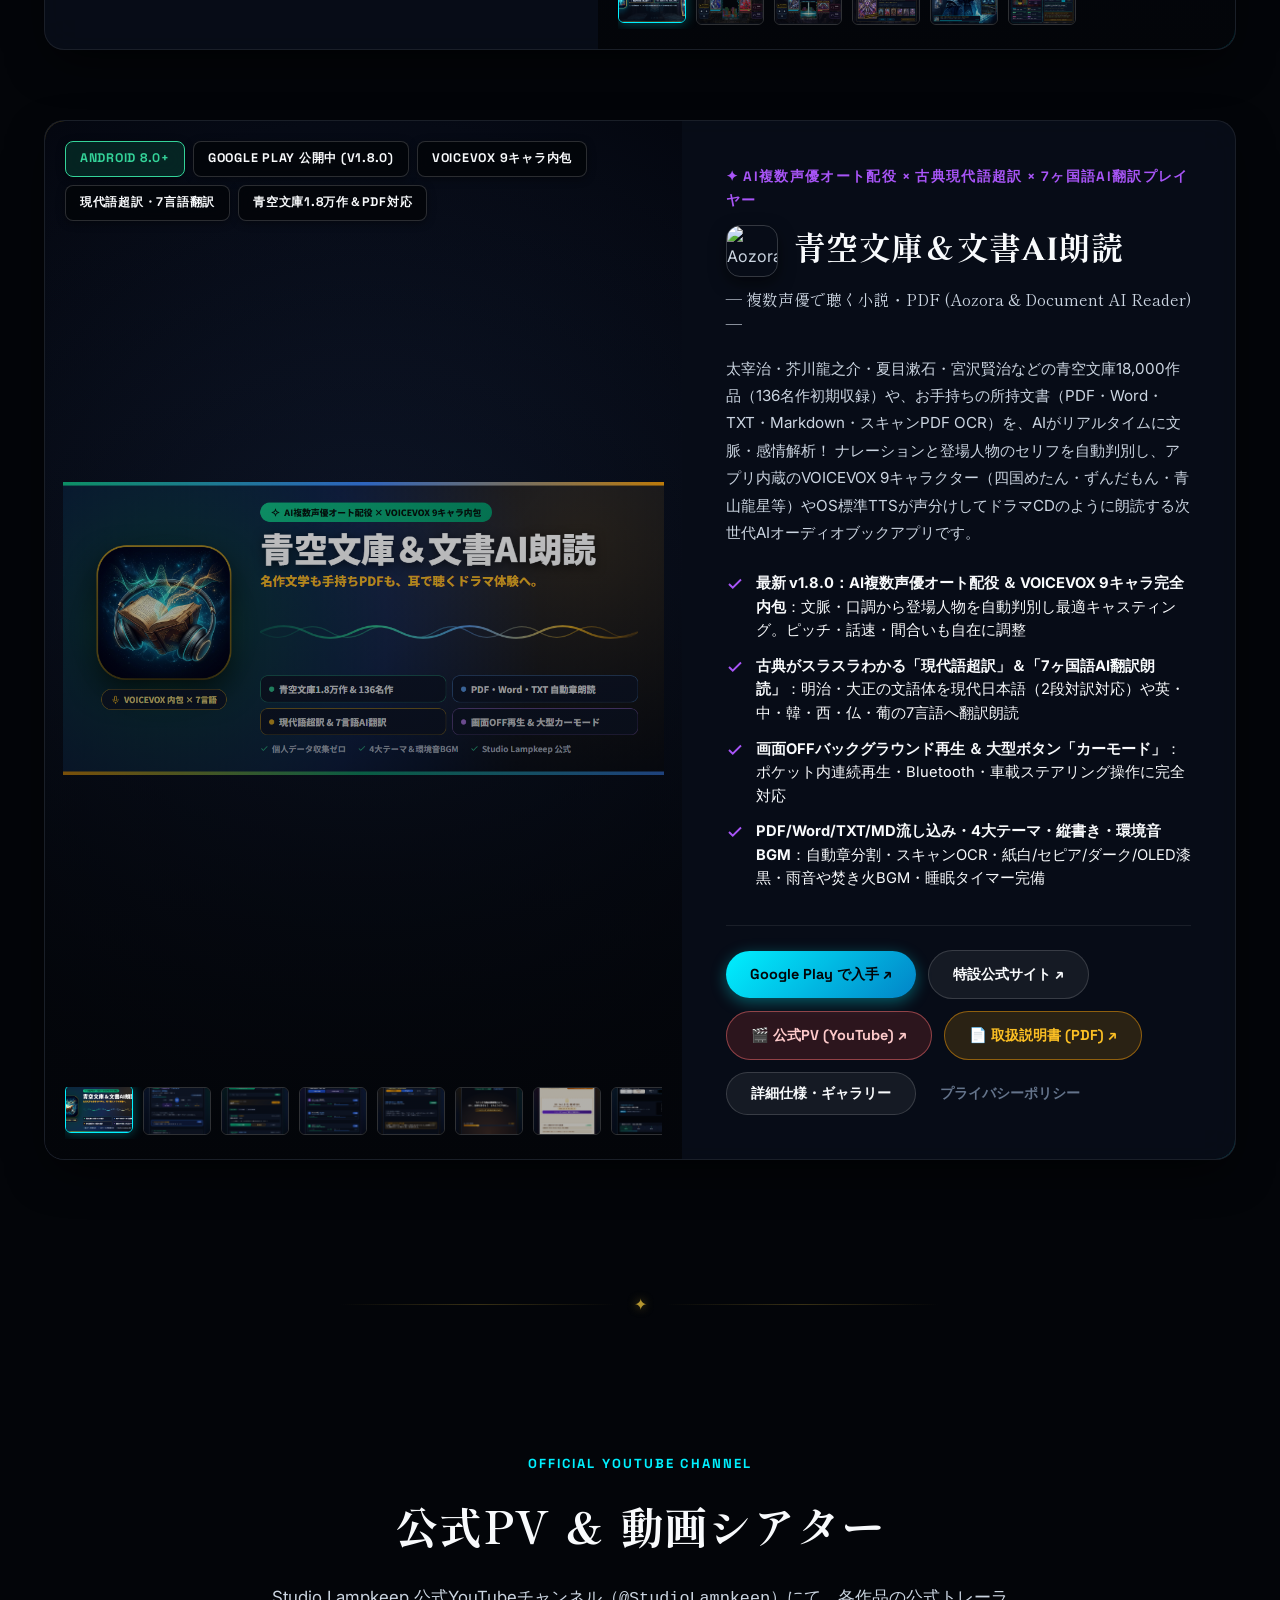
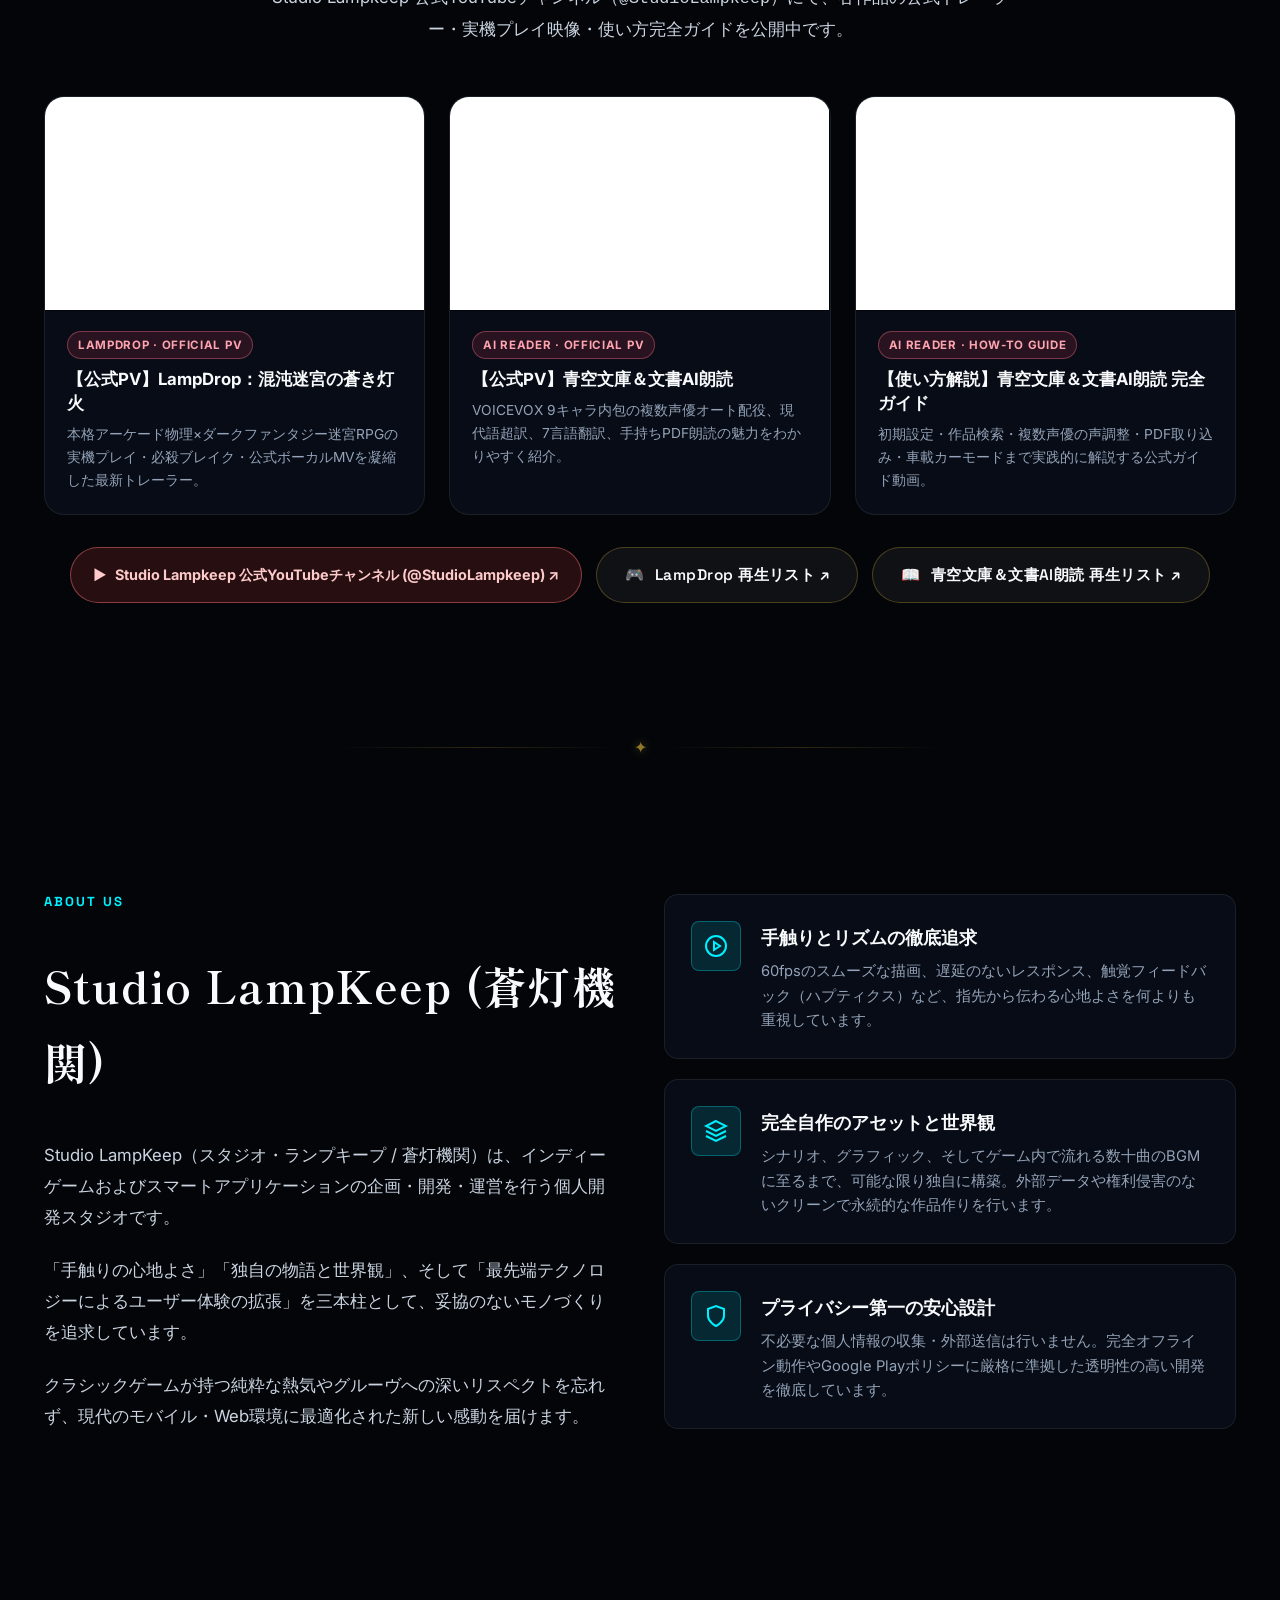
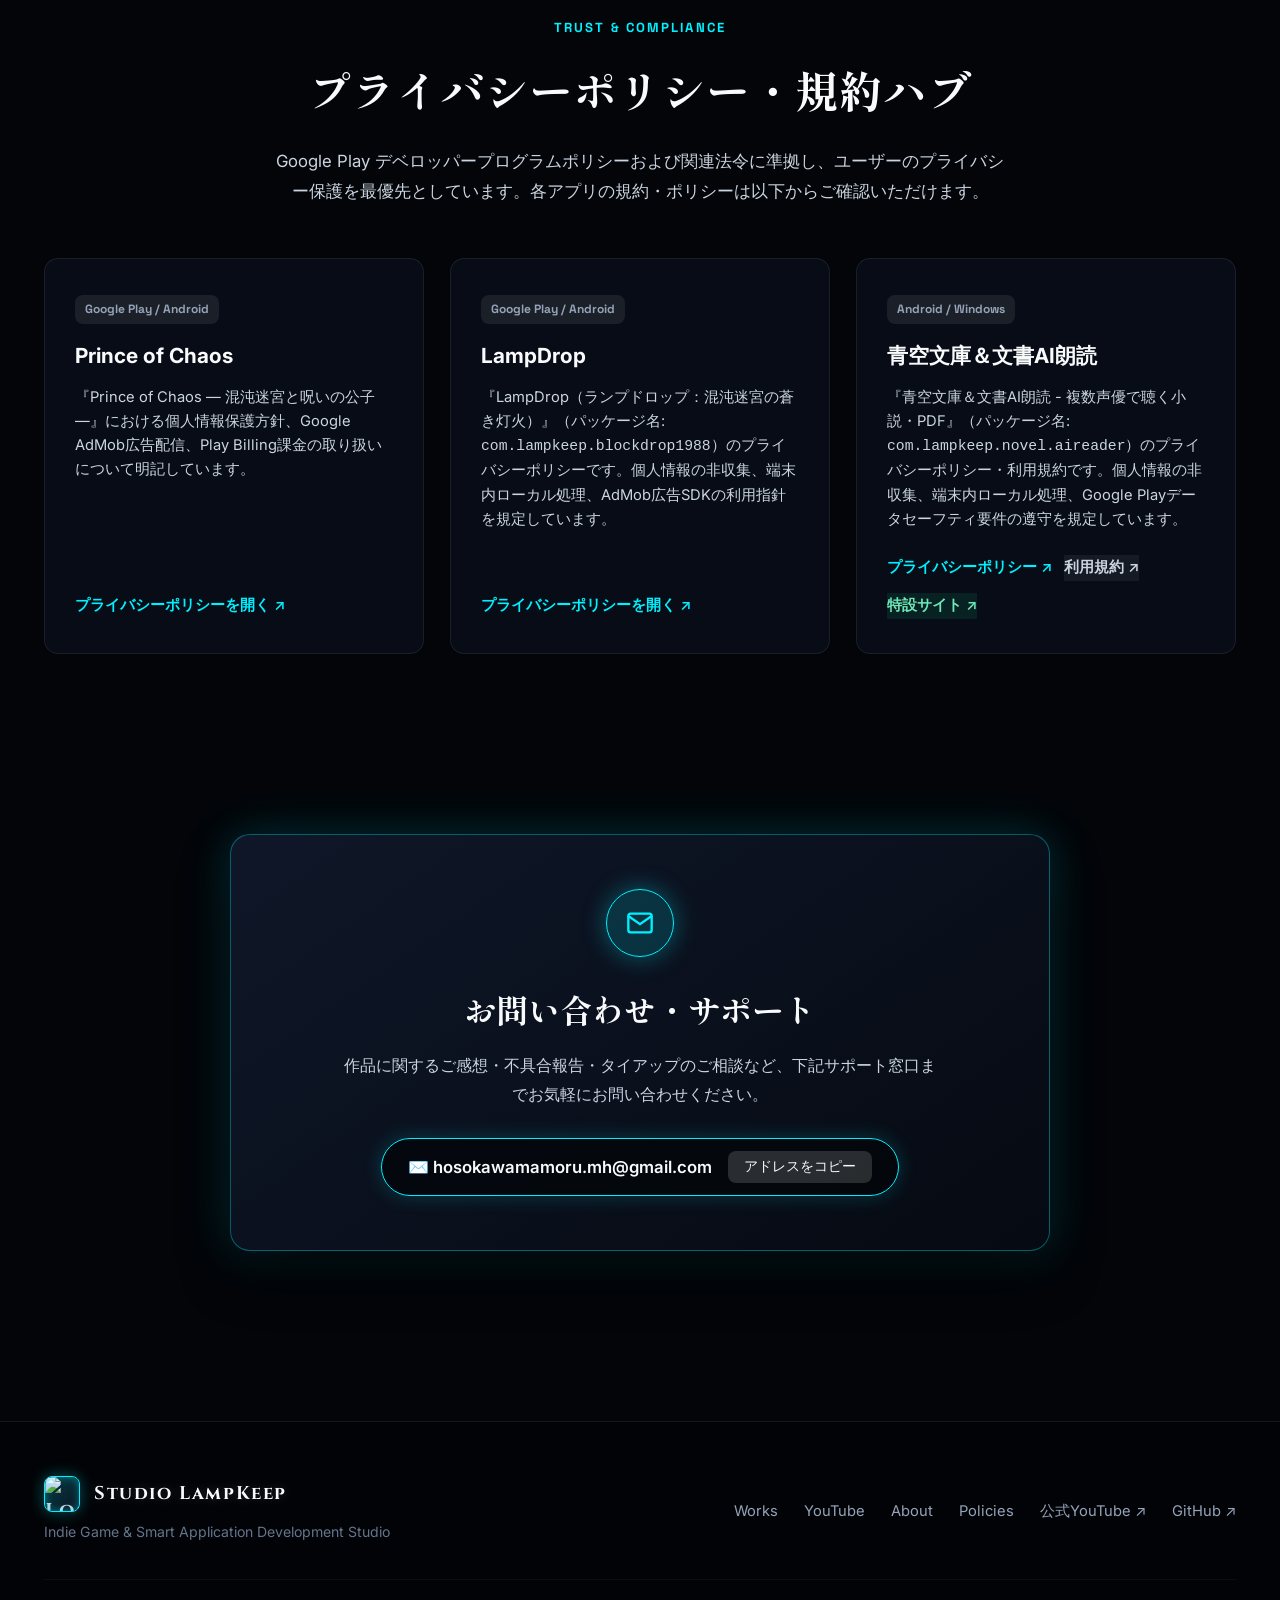
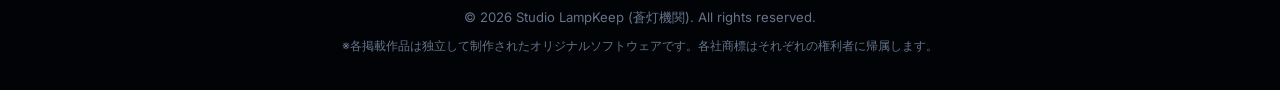
==== commit 3d0cae76: "feat(site): update official portal, LampDrop (v1.0.72), AI Reader (v1.8.0), YouTube showcase & canon" ====
--- a/index.html
+++ b/index.html
@@ -8,13 +8,31 @@
   <meta name="description" content="Studio LampKeep (蒼灯機関) の公式ポータルサイト。『Prince of Chaos (混沌迷宮と呪いの公子)』『LampDrop：混沌迷宮の蒼き灯火』『青空文庫＆文書AI朗読』をはじめとする独自の世界観と手触りにこだわったゲーム・アプリを開発・公開しています。">
   <meta name="keywords" content="Studio LampKeep, 蒼灯機関, Prince of Chaos, LampDrop, ランプドロップ, 青空文庫＆文書AI朗読, インディーゲーム, Androidゲーム, レトロゲーム">
   
-  <!-- OGP -->
+  <!-- OGP & Canonical -->
+  <link rel="canonical" href="https://studiolampkeep.github.io/LampKeeper2026.github.io/">
   <meta property="og:title" content="Studio LampKeep (蒼灯機関) - 公式Webサイト">
   <meta property="og:description" content="灯火が照らす、独自の迷宮と熱狂の世界へ。こだわり抜いたゲーム＆スマートツールをお届けします。">
   <meta property="og:type" content="website">
-  <meta property="og:url" content="https://lampkeeper2026.github.io/">
-  <meta property="og:image" content="https://lampkeeper2026.github.io/assets/img/poc/hero.jpg">
+  <meta property="og:url" content="https://studiolampkeep.github.io/LampKeeper2026.github.io/">
+  <meta property="og:image" content="https://studiolampkeep.github.io/LampKeeper2026.github.io/assets/img/poc/hero.jpg">
   <meta name="twitter:card" content="summary_large_image">
+  <meta name="twitter:image" content="https://studiolampkeep.github.io/LampKeeper2026.github.io/assets/img/poc/hero.jpg">
+
+  <script type="application/ld+json">
+  {
+    "@context": "https://schema.org",
+    "@type": "Organization",
+    "name": "Studio LampKeep (蒼灯機関)",
+    "url": "https://studiolampkeep.github.io/LampKeeper2026.github.io/",
+    "logo": "https://studiolampkeep.github.io/LampKeeper2026.github.io/assets/img/brand/logo.png",
+    "email": "hosokawamamoru.mh@gmail.com",
+    "sameAs": [
+      "https://www.youtube.com/@StudioLampkeep",
+      "https://www.youtube.com/channel/UC94IVnhW44LmIG2r6elk6pg",
+      "https://github.com/StudioLampkeep"
+    ]
+  }
+  </script>
 
   <link rel="icon" type="image/png" href="favicon.png">
   <link rel="apple-touch-icon" href="assets/img/brand/logo.png">
@@ -47,6 +65,7 @@
       <nav>
         <ul class="nav-links">
           <li><a href="#works" class="nav-link">作品一覧 (Works)</a></li>
+          <li><a href="#videos" class="nav-link">公式動画 (YouTube)</a></li>
           <li><a href="#about" class="nav-link">スタジオ紹介 (About)</a></li>
           <li><a href="#policies" class="nav-link">プライバシー・規約</a></li>
           <li><a href="#contact" class="nav-btn">お問い合わせ</a></li>
@@ -84,8 +103,11 @@
             <a href="#works" class="btn-primary">
               <span>🎮</span> 公開作品を見る
             </a>
-            <a href="#about" class="btn-secondary">
-              <span>🕯️</span> スタジオの理念
+            <a href="#videos" class="btn-secondary">
+              <span>🎬</span> 公式PV・動画
+            </a>
+            <a href="https://www.youtube.com/@StudioLampkeep" target="_blank" rel="noopener noreferrer" class="btn-secondary" style="border-color: rgba(248, 113, 113, 0.45); color: #fecaca;">
+              <span>▶</span> 公式YouTube ↗
             </a>
           </div>
 
@@ -99,8 +121,8 @@
               <div class="stat-label">Original Music</div>
             </div>
             <div class="stat-item">
-              <div class="stat-number">100%</div>
-              <div class="stat-label">Tactile & Offline</div>
+              <div class="stat-number">9 Langs</div>
+              <div class="stat-label">Global Support</div>
             </div>
           </div>
         </div>
@@ -114,17 +136,17 @@
             <img src="assets/img/poc/hero.jpg" alt="Prince of Chaos" class="deck-thumb">
             <div class="deck-meta">
               <span class="deck-tag" style="color:var(--poc-gold); border-color:var(--poc-gold);">3D Dungeon RPG</span>
-              <span class="deck-platform">Android 8.0+ 専用</span>
+              <span class="deck-platform">Android 8.0+</span>
             </div>
             <div class="deck-title">Prince of Chaos</div>
           </a>
 
           <!-- Mini Card 2: LampDrop -->
           <a href="#works" class="deck-card card-lampdrop" data-open-modal="blockdrop">
-            <img src="assets/img/blockdrop/lampdrop_title.png" alt="LampDrop" class="deck-thumb">
+            <img src="assets/img/blockdrop/feature_graphic.png" alt="LampDrop" class="deck-thumb">
             <div class="deck-meta">
-              <span class="deck-tag" style="color:var(--lampdrop-rose); border-color:var(--lampdrop-rose);">Gothic Puzzle</span>
-              <span class="deck-platform">Android / Web</span>
+              <span class="deck-tag" style="color:var(--lampdrop-rose); border-color:var(--lampdrop-rose);">Arcade × RPG</span>
+              <span class="deck-platform">Google Play 公開中</span>
             </div>
             <div class="deck-title">LampDrop：混沌迷宮の蒼き灯火</div>
           </a>
@@ -134,7 +156,7 @@
             <img src="assets/img/novelreader/feature_graphic.png" alt="青空文庫＆文書AI朗読" class="deck-thumb">
             <div class="deck-meta">
               <span class="deck-tag" style="color:var(--reader-violet); border-color:var(--reader-violet);">AI Audiobook</span>
-              <span class="deck-platform">Android / PWA</span>
+              <span class="deck-platform">Google Play 公開中</span>
             </div>
             <div class="deck-title">青空文庫＆文書AI朗読</div>
           </a>
@@ -227,10 +249,10 @@
               <button class="btn-card-action btn-card-secondary" data-open-modal="poc">
                 詳細仕様・ギャラリー
               </button>
-              <a href="https://lampkeeper2026.github.io/prince-of-chaos/" target="_blank" rel="noopener" class="btn-card-secondary">
+              <a href="https://studiolampkeep.github.io/prince-of-chaos/" target="_blank" rel="noopener" class="btn-card-secondary">
                 単体紹介サイト ↗
               </a>
-              <a href="https://lampkeeper2026.github.io/prince-of-chaos-privacy/" target="_blank" rel="noopener" class="btn-card-ghost">
+              <a href="https://studiolampkeep.github.io/prince-of-chaos-privacy/" target="_blank" rel="noopener" class="btn-card-ghost">
                 プライバシーポリシー
               </a>
             </div>
@@ -243,25 +265,25 @@
             <img src="assets/img/blockdrop/feature_graphic.png" alt="LampDrop" class="work-visual-main">
             <div class="work-visual-overlay"></div>
             <div class="work-visual-badges">
-              <span class="badge-tag platform-android">Android</span>
-              <span class="badge-tag platform-web">Web</span>
-              <span class="badge-tag">魔導ランプ連結</span>
-              <span class="badge-tag">リアルタイム背景バトル</span>
-              <span class="badge-tag">オリジナル主題歌MV (日英)</span>
+              <span class="badge-tag platform-android">Android 7.0+</span>
+              <span class="badge-tag">Google Play 公開中 (v1.0.72)</span>
+              <span class="badge-tag">全46枚フルアートカード</span>
+              <span class="badge-tag">EX深淵 LV60–99</span>
+              <span class="badge-tag">日英6本MV・9言語対応</span>
             </div>
             <div class="work-visual-thumbs">
               <img src="assets/img/blockdrop/feature_graphic.png" alt="LampDrop Feature Graphic" data-src="assets/img/blockdrop/feature_graphic.png" class="active">
-              <img src="assets/img/blockdrop/promo_01_title.png" alt="LampDrop Title" data-src="assets/img/blockdrop/promo_01_title.png">
-              <img src="assets/img/blockdrop/promo_02_battle.png" alt="LampDrop Battle" data-src="assets/img/blockdrop/promo_02_battle.png">
-              <img src="assets/img/blockdrop/promo_03_howto.png" alt="LampDrop How to Play" data-src="assets/img/blockdrop/promo_03_howto.png">
-              <img src="assets/img/blockdrop/promo_04_mv_bestiary.png" alt="LampDrop MV & Bestiary" data-src="assets/img/blockdrop/promo_04_mv_bestiary.png">
-              <img src="assets/img/blockdrop/lampdrop_stacked.png" alt="LampDrop Stacked" data-src="assets/img/blockdrop/lampdrop_stacked.png">
+              <img src="assets/img/blockdrop/promo_01_battle.png" alt="LampDrop Battle" data-src="assets/img/blockdrop/promo_01_battle.png">
+              <img src="assets/img/blockdrop/promo_02_slash.png" alt="LampDrop Ultimate Break" data-src="assets/img/blockdrop/promo_02_slash.png">
+              <img src="assets/img/blockdrop/promo_03_bestiary.png" alt="LampDrop Bestiary" data-src="assets/img/blockdrop/promo_03_bestiary.png">
+              <img src="assets/img/blockdrop/promo_04_mv.png" alt="LampDrop Official MVs" data-src="assets/img/blockdrop/promo_04_mv.png">
+              <img src="assets/img/blockdrop/promo_05_hybrid.png" alt="LampDrop Modes & EX Abyss" data-src="assets/img/blockdrop/promo_05_hybrid.png">
             </div>
           </div>
 
           <div class="work-info">
             <div>
-              <div class="work-category pink">✦ 中世ゴシック・ダークファンタジー高速パズル</div>
+              <div class="work-category pink">✦ 本格アーケード物理 × ダークファンタジー迷宮RPG</div>
               <div class="work-title-group">
                 <img src="assets/img/blockdrop/icon.png" alt="LampDrop Icon" class="work-app-icon">
                 <h3 class="work-title">LampDrop</h3>
@@ -269,41 +291,44 @@
               <p class="work-subtitle">― 混沌迷宮の蒼き灯火 (LampDrop: Chaos Labyrinth) ―</p>
               <p class="work-description">
                 一列消せば、敵を両断。ブロックを積むたび、心拍数が跳ね上がる！
-                本格アーケードパズルの魂が息づく超高速の爽快感に、重厚なゴシックファンタジーの死闘が融合。
-                <strong>息を呑む美麗シネマティック迷宮</strong>を舞台に、<strong>12×20の拡大戦場</strong>と<strong>奇跡の聖十字架</strong>が降臨！ ライン消去と連動して太刀筋が走るリアルタイム剣戟バトルを体感せよ。
+                60fps本格アーケードパズルの操作感に、重厚なゴシック迷宮RPGカードバトルが完全融合。
+                <strong>90%透過ガラスの12×20戦場</strong>で同色ランプを繋ぐ<strong>『ランタン共鳴』</strong>、装甲貫通の<strong>『秘剣・回転入れ』</strong>、敵の必殺を打ち砕く<strong>『テレグラフ破り』</strong>を駆使し、全6階層・20種モブ波状戦と15大ボス、さらにエンドゲーム<strong>EX深淵（LV60–99）</strong>を制覇せよ！
               </p>
 
               <ul class="work-features">
                 <li>
                   <svg width="18" height="18" viewBox="0 0 24 24" fill="none" stroke="currentColor" stroke-width="2.5"><polyline points="20 6 9 17 4 12"></polyline></svg>
-                  <span><strong>本格アーケード物理 × 両方向スピン ＆ NEXT ⇄ 2ND入替</strong>：上下2段の右回転・左回転、回転入れ・壁床キックと2手先入替に対応</span>
-                </li>
-                <li>
-                  <svg width="18" height="18" viewBox="0 0 24 24" fill="none" stroke="currentColor" stroke-width="2.5"><polyline points="20 6 9 17 4 12"></polyline></svg>
-                  <span><strong>大迫力の12×20ワイド戦場 ＆ 奇跡の聖十字架</strong>：広大な盤面で狙う怒濤の大連鎖と幻の5マスピース</span>
-                </li>
-                <li>
-                  <svg width="18" height="18" viewBox="0 0 24 24" fill="none" stroke="currentColor" stroke-width="2.5"><polyline points="20 6 9 17 4 12"></polyline></svg>
-                  <span><strong>リアルタイム剣戟・全6大ボス降臨演出 ＆ 1行破呪</strong>：初級なら1ライン消去で即【破呪】発動！全15体の魔獣図鑑も収録</span>
-                </li>
-                <li>
-                  <svg width="18" height="18" viewBox="0 0 24 24" fill="none" stroke="currentColor" stroke-width="2.5"><polyline points="20 6 9 17 4 12"></polyline></svg>
-                  <span><strong>公式主題歌3分MV（日本語/英語）＆ 遊び方ガイド</strong>：歌姫ヴォーカルMVシアターと初心者も安心のインゲーム解説</span>
+                  <span><strong>最新 v1.0.72：全46枚フルアートカード ＆ 15種ボス固有登場演出</strong>：20種前衛モブ波状戦・2倍HPボス死闘・精霊クロ日英ボイス救援・ウタ聖歌手動発動を搭載</span>
+                </li>
+                <li>
+                  <svg width="18" height="18" viewBox="0 0 24 24" fill="none" stroke="currentColor" stroke-width="2.5"><polyline points="20 6 9 17 4 12"></polyline></svg>
+                  <span><strong>快適両方向スピン ＆ NEXT ⇄ 2NDタップ入替</strong>：上下2段の独立左右回転、誤爆防止ハードドロップ、壁床キック＆回転入れに完全対応</span>
+                </li>
+                <li>
+                  <svg width="18" height="18" viewBox="0 0 24 24" fill="none" stroke="currentColor" stroke-width="2.5"><polyline points="20 6 9 17 4 12"></polyline></svg>
+                  <span><strong>自動難易度『魔導炉（0.0–9.0）』＆ クリア後『EX深淵（LV60–99）』</strong>：全6章体験型道場から5大深淵法則の覚醒ボスラッシュまで完全収録</span>
+                </li>
+                <li>
+                  <svg width="18" height="18" viewBox="0 0 24 24" fill="none" stroke="currentColor" stroke-width="2.5"><polyline points="20 6 9 17 4 12"></polyline></svg>
+                  <span><strong>日英6本ボーカルMV・12シーンシアター ＆ 9言語対応</strong>：LV0–30無料プレイ＋1回買い切りプレミアムパス（¥600／LV30到達30回でLV31+無料解放にも対応）</span>
                 </li>
               </ul>
             </div>
 
             <div class="work-footer">
-              <a href="lampdrop/index.html" class="btn-card-action btn-card-primary">
+              <a href="https://play.google.com/store/apps/details?id=com.lampkeep.blockdrop1988" target="_blank" rel="noopener" class="btn-card-action btn-card-primary">
+                Google Play で入手 ↗
+              </a>
+              <a href="lampdrop/index.html" class="btn-card-action btn-card-secondary">
                 特設公式サイト ↗
               </a>
-              <a href="lampdrop/index.html#opening-mv" class="btn-card-action" style="background: rgba(251, 191, 36, 0.15); border: 1px solid rgba(251, 191, 36, 0.5); color: #fbbf24; font-weight: 700;">
-                🎬 主題歌MVを視聴 ↗
+              <a href="https://www.youtube.com/watch?v=hOTzv1ojSjA" target="_blank" rel="noopener noreferrer" class="btn-card-action" style="background: rgba(239, 68, 68, 0.16); border: 1px solid rgba(248, 113, 113, 0.5); color: #fecaca; font-weight: 700;">
+                🎬 公式PV (YouTube) ↗
               </a>
               <button class="btn-card-action btn-card-secondary" data-open-modal="blockdrop">
                 詳細仕様・ギャラリー
               </button>
-              <a href="lampdrop-privacy.html" class="btn-card-action btn-card-secondary">
+              <a href="lampdrop-privacy.html" class="btn-card-action btn-card-ghost">
                 プライバシーポリシー
               </a>
             </div>
@@ -317,19 +342,20 @@
             <div class="work-visual-overlay"></div>
             <div class="work-visual-badges">
               <span class="badge-tag platform-android">Android 8.0+</span>
-              <span class="badge-tag platform-windows">Windows PWA</span>
-              <span class="badge-tag">複数声優オート配役</span>
-              <span class="badge-tag">古典現代語超訳・7言語翻訳</span>
+              <span class="badge-tag">Google Play 公開中 (v1.8.0)</span>
+              <span class="badge-tag">VOICEVOX 9キャラ内包</span>
+              <span class="badge-tag">現代語超訳・7言語翻訳</span>
               <span class="badge-tag">青空文庫1.8万作＆PDF対応</span>
             </div>
             <div class="work-visual-thumbs">
               <img src="assets/img/novelreader/feature_graphic.png" alt="Feature" data-src="assets/img/novelreader/feature_graphic.png" class="active">
               <img src="assets/img/novelreader/promo_01.png" alt="複数声優オート配役" data-src="assets/img/novelreader/promo_01.png">
               <img src="assets/img/novelreader/promo_02.png" alt="青空文庫1.8万作＆136名作" data-src="assets/img/novelreader/promo_02.png">
-              <img src="assets/img/novelreader/promo_03.png" alt="AI登場人物解析＆音響調整" data-src="assets/img/novelreader/promo_03.png">
-              <img src="assets/img/novelreader/promo_04.png" alt="現代語超訳＆7言語翻訳" data-src="assets/img/novelreader/promo_04.png">
-              <img src="assets/img/novelreader/promo_05.png" alt="画面OFF＆大型カーモード" data-src="assets/img/novelreader/promo_05.png">
-              <img src="assets/img/novelreader/promo_06.png" alt="PDF/TXT文書流し込み" data-src="assets/img/novelreader/promo_06.png">
+              <img src="assets/img/novelreader/promo_03.png" alt="VOICEVOX 9キャラ内包＆声調整" data-src="assets/img/novelreader/promo_03.png">
+              <img src="assets/img/novelreader/promo_04.png" alt="現代語超訳＆7ヶ国語AI翻訳" data-src="assets/img/novelreader/promo_04.png">
+              <img src="assets/img/novelreader/promo_05.png" alt="画面OFF再生＆大型カーモード" data-src="assets/img/novelreader/promo_05.png">
+              <img src="assets/img/novelreader/promo_06.png" alt="PDF/Word/TXT/MD流し込み＆OCR" data-src="assets/img/novelreader/promo_06.png">
+              <img src="assets/img/novelreader/promo_07.png" alt="4大テーマ・縦書き・環境音BGM" data-src="assets/img/novelreader/promo_07.png">
             </div>
           </div>
 
@@ -342,26 +368,26 @@
               </div>
               <p class="work-subtitle">― 複数声優で聴く小説・PDF (Aozora & Document AI Reader) ―</p>
               <p class="work-description">
-                太宰治・芥川龍之介・夏目漱石・宮沢賢治などの青空文庫1万8千作品（136名作初期収録）や、お手持ちの所持文書（PDF・TXT・DOCX・画像OCR）を、AIがリアルタイムに文脈・感情解析！
-                地の文と登場人物のセリフを自動判別し、VOICEVOX Native（ずんだもん・四国めたん・青山龍星等）やOS標準TTSがキャラクターごとに声分けしてドラマCDのように朗読する次世代AIオーディオブックアプリです。
+                太宰治・芥川龍之介・夏目漱石・宮沢賢治などの青空文庫18,000作品（136名作初期収録）や、お手持ちの所持文書（PDF・Word・TXT・Markdown・スキャンPDF OCR）を、AIがリアルタイムに文脈・感情解析！
+                ナレーションと登場人物のセリフを自動判別し、アプリ内蔵のVOICEVOX 9キャラクター（四国めたん・ずんだもん・青山龍星等）やOS標準TTSが声分けしてドラマCDのように朗読する次世代AIオーディオブックアプリです。
               </p>
 
               <ul class="work-features">
                 <li>
                   <svg width="18" height="18" viewBox="0 0 24 24" fill="none" stroke="currentColor" stroke-width="2.5"><polyline points="20 6 9 17 4 12"></polyline></svg>
-                  <span><strong>AI複数声優オート配役 ＆ VOICEVOX Native</strong>：文脈・口調から登場人物の性別・性格・感情を自動推定して最適キャスティング</span>
-                </li>
-                <li>
-                  <svg width="18" height="18" viewBox="0 0 24 24" fill="none" stroke="currentColor" stroke-width="2.5"><polyline points="20 6 9 17 4 12"></polyline></svg>
-                  <span><strong>古典がスラスラわかる「現代語超訳」＆「7ヶ国語AI翻訳朗読」</strong>：明治・大正の文語体を現代日本語や英・中・韓・西・仏・葡の7言語へ翻訳朗読</span>
-                </li>
-                <li>
-                  <svg width="18" height="18" viewBox="0 0 24 24" fill="none" stroke="currentColor" stroke-width="2.5"><polyline points="20 6 9 17 4 12"></polyline></svg>
-                  <span><strong>画面OFFバックグラウンド再生 ＆ 大型ボタン「カーモード」</strong>：ポケット内連続再生・Bluetooth・車載ステアリング操作対応</span>
-                </li>
-                <li>
-                  <svg width="18" height="18" viewBox="0 0 24 24" fill="none" stroke="currentColor" stroke-width="2.5"><polyline points="20 6 9 17 4 12"></polyline></svg>
-                  <span><strong>手持ちPDF/TXT/Word流し込み ＆ 4大カラーテーマ</strong>：見出し自動分割・画像OCR・目に優しい紙白/セピア/ダーク/OLEDテーマ</span>
+                  <span><strong>最新 v1.8.0：AI複数声優オート配役 ＆ VOICEVOX 9キャラ完全内包</strong>：文脈・口調から登場人物を自動判別し最適キャスティング。ピッチ・話速・間合いも自在に調整</span>
+                </li>
+                <li>
+                  <svg width="18" height="18" viewBox="0 0 24 24" fill="none" stroke="currentColor" stroke-width="2.5"><polyline points="20 6 9 17 4 12"></polyline></svg>
+                  <span><strong>古典がスラスラわかる「現代語超訳」＆「7ヶ国語AI翻訳朗読」</strong>：明治・大正の文語体を現代日本語（2段対訳対応）や英・中・韓・西・仏・葡の7言語へ翻訳朗読</span>
+                </li>
+                <li>
+                  <svg width="18" height="18" viewBox="0 0 24 24" fill="none" stroke="currentColor" stroke-width="2.5"><polyline points="20 6 9 17 4 12"></polyline></svg>
+                  <span><strong>画面OFFバックグラウンド再生 ＆ 大型ボタン「カーモード」</strong>：ポケット内連続再生・Bluetooth・車載ステアリング操作に完全対応</span>
+                </li>
+                <li>
+                  <svg width="18" height="18" viewBox="0 0 24 24" fill="none" stroke="currentColor" stroke-width="2.5"><polyline points="20 6 9 17 4 12"></polyline></svg>
+                  <span><strong>PDF/Word/TXT/MD流し込み・4大テーマ・縦書き・環境音BGM</strong>：自動章分割・スキャンOCR・紙白/セピア/ダーク/OLED漆黒・雨音や焚き火BGM・睡眠タイマー完備</span>
                 </li>
               </ul>
             </div>
@@ -372,6 +398,9 @@
               </a>
               <a href="novel-ai-reader/index.html" class="btn-card-action btn-card-secondary">
                 特設公式サイト ↗
+              </a>
+              <a href="https://www.youtube.com/watch?v=s_8apjh84RY" target="_blank" rel="noopener noreferrer" class="btn-card-action" style="background: rgba(239, 68, 68, 0.16); border: 1px solid rgba(248, 113, 113, 0.5); color: #fecaca; font-weight: 700;">
+                🎬 公式PV (YouTube) ↗
               </a>
               <a href="novel-ai-reader/小説AI朗読_全機能取扱説明書_完全マニュアル.pdf" download class="btn-card-action" style="background: rgba(245, 158, 11, 0.15); border: 1px solid rgba(245, 158, 11, 0.5); color: #fbbf24; font-weight: 700;">
                 📄 取扱説明書 (PDF) ↗
@@ -386,6 +415,73 @@
           </div>
         </article>
 
+      </div>
+    </div>
+  </section>
+
+  <!-- Alchemical Divider -->
+  <div class="alchemical-divider">
+    <span class="divider-line"></span>
+    <span class="divider-gem">✦</span>
+    <span class="divider-line"></span>
+  </div>
+
+  <!-- Official YouTube Video Theater -->
+  <section id="videos" class="section">
+    <div class="container">
+      <div class="section-header">
+        <span class="section-tag">Official YouTube Channel</span>
+        <h2 class="section-title">公式PV ＆ 動画シアター</h2>
+        <p class="section-desc">
+          Studio Lampkeep 公式YouTubeチャンネル（<code>@StudioLampkeep</code>）にて、各作品の公式トレーラー・実機プレイ映像・使い方完全ガイドを公開中です。
+        </p>
+      </div>
+
+      <div class="videos-grid">
+        <article class="video-showcase-card">
+          <div class="video-frame-wrap">
+            <iframe src="https://www.youtube.com/embed/hOTzv1ojSjA" title="【公式PV】LampDrop：混沌迷宮の蒼き灯火｜実機プレイ＆MV公式トレーラー" loading="lazy" allow="accelerometer; autoplay; clipboard-write; encrypted-media; gyroscope; picture-in-picture; web-share" referrerpolicy="strict-origin-when-cross-origin" allowfullscreen></iframe>
+          </div>
+          <div class="video-showcase-body">
+            <span class="video-badge">LAMPDROP · OFFICIAL PV</span>
+            <h3>【公式PV】LampDrop：混沌迷宮の蒼き灯火</h3>
+            <p>本格アーケード物理×ダークファンタジー迷宮RPGの実機プレイ・必殺ブレイク・公式ボーカルMVを凝縮した最新トレーラー。</p>
+          </div>
+        </article>
+
+        <article class="video-showcase-card">
+          <div class="video-frame-wrap">
+            <iframe src="https://www.youtube.com/embed/s_8apjh84RY" title="【公式PV】青空文庫＆文書AI朗読｜複数声優オート配役・現代語超訳・PDF朗読プレイヤー" loading="lazy" allow="accelerometer; autoplay; clipboard-write; encrypted-media; gyroscope; picture-in-picture; web-share" referrerpolicy="strict-origin-when-cross-origin" allowfullscreen></iframe>
+          </div>
+          <div class="video-showcase-body">
+            <span class="video-badge">AI READER · OFFICIAL PV</span>
+            <h3>【公式PV】青空文庫＆文書AI朗読</h3>
+            <p>VOICEVOX 9キャラ内包の複数声優オート配役、現代語超訳、7言語翻訳、手持ちPDF朗読の魅力をわかりやすく紹介。</p>
+          </div>
+        </article>
+
+        <article class="video-showcase-card">
+          <div class="video-frame-wrap">
+            <iframe src="https://www.youtube.com/embed/RDAYXnzfNzM" title="【使い方解説】青空文庫＆文書AI朗読｜初期設定・複数声優配役・PDF朗読・カーモード完全ガイド" loading="lazy" allow="accelerometer; autoplay; clipboard-write; encrypted-media; gyroscope; picture-in-picture; web-share" referrerpolicy="strict-origin-when-cross-origin" allowfullscreen></iframe>
+          </div>
+          <div class="video-showcase-body">
+            <span class="video-badge">AI READER · HOW-TO GUIDE</span>
+            <h3>【使い方解説】青空文庫＆文書AI朗読 完全ガイド</h3>
+            <p>初期設定・作品検索・複数声優の声調整・PDF取り込み・車載カーモードまで実践的に解説する公式ガイド動画。</p>
+          </div>
+        </article>
+      </div>
+
+      <div class="videos-cta-row">
+        <a href="https://www.youtube.com/@StudioLampkeep" target="_blank" rel="noopener noreferrer" class="btn-youtube-accent">
+          <span>▶</span> Studio Lampkeep 公式YouTubeチャンネル (@StudioLampkeep) ↗
+        </a>
+        <a href="https://www.youtube.com/playlist?list=PLKiFcEdlrty4" target="_blank" rel="noopener noreferrer" class="btn-secondary">
+          <span>🎮</span> LampDrop 再生リスト ↗
+        </a>
+        <a href="https://www.youtube.com/playlist?list=PLGSeJckb_wLs" target="_blank" rel="noopener noreferrer" class="btn-secondary">
+          <span>📖</span> 青空文庫＆文書AI朗読 再生リスト ↗
+        </a>
       </div>
     </div>
   </section>
@@ -471,7 +567,7 @@
               『Prince of Chaos ― 混沌迷宮と呪いの公子 ―』における個人情報保護方針、Google AdMob広告配信、Play Billing課金の取り扱いについて明記しています。
             </p>
           </div>
-          <a href="https://lampkeeper2026.github.io/prince-of-chaos-privacy/" target="_blank" rel="noopener" class="policy-link-btn">
+          <a href="https://studiolampkeep.github.io/prince-of-chaos-privacy/" target="_blank" rel="noopener" class="policy-link-btn">
             プライバシーポリシーを開く ↗
           </a>
         </div>
@@ -551,9 +647,11 @@
 
         <ul class="footer-links">
           <li><a href="#works">Works</a></li>
+          <li><a href="#videos">YouTube</a></li>
           <li><a href="#about">About</a></li>
           <li><a href="#policies">Policies</a></li>
-          <li><a href="https://github.com/LampKeeper2026" target="_blank" rel="noopener">GitHub ↗</a></li>
+          <li><a href="https://www.youtube.com/@StudioLampkeep" target="_blank" rel="noopener noreferrer">公式YouTube ↗</a></li>
+          <li><a href="https://github.com/StudioLampkeep" target="_blank" rel="noopener">GitHub ↗</a></li>
         </ul>
       </div>
 
--- a/css/style.css
+++ b/css/style.css
@@ -0,0 +1,1790 @@
+/* ==========================================================================
+   Studio LampKeep (蒼灯機関) - Official Design System v2.0
+   Jointly crafted by Art Director, UI/UX Specialist, & Creative Motion Specialist
+   ========================================================================== */
+
+:root {
+  /* --- 1. 深淵・ベースマテリアル (Obsidian & Void Abyss) --- */
+  --bg-abyss-pure: #030509;
+  --bg-abyss-deep: #060a12;
+  --bg-surface-glass: rgba(10, 16, 28, 0.72);
+  --bg-surface-elevated: rgba(16, 25, 44, 0.85);
+  --bg-card: rgba(15, 23, 42, 0.65);
+  
+  /* --- 2. 蒼灯の神秘光 (Mystic Azure & Cyan Pulse) --- */
+  --lamp-cyan-core: #00f0ff;
+  --lamp-cyan-glow: rgba(0, 240, 255, 0.35);
+  --lamp-cyan-deep: #0284c7;
+  --lamp-cyan-subtle: rgba(0, 240, 255, 0.08);
+
+  /* --- 3. 真鍮＆アンティークゴールド (Antique Brass & Alchemy) --- */
+  --brass-highlight: #fef08a;
+  --brass-gold: #d4af37;
+  --brass-shadow: #78350f;
+  --brass-glow: rgba(212, 175, 55, 0.35);
+
+  /* --- 4. 作品シグネチャーカラー (Signature Palettes) --- */
+  /* Prince of Chaos: 黄金と呪いの深紅 */
+  --poc-gold: #f59e0b;
+  --poc-crimson: #e11d48;
+  --poc-glow: rgba(245, 158, 11, 0.32);
+
+  /* LampDrop: 魔導ランプのルビー＆ティール */
+  --lampdrop-rose: #fb7185;
+  --lampdrop-cyan: #22d3ee;
+  --lampdrop-glow: rgba(251, 113, 133, 0.32);
+
+  /* 青空文庫＆文書AI朗読: 言霊のエーテルバイオレット */
+  --reader-violet: #a855f7;
+  --reader-indigo: #6366f1;
+  --reader-glow: rgba(168, 85, 247, 0.32);
+
+  /* --- 5. タイポグラフィ --- */
+  --text-pure: #f8fafc;
+  --text-silver: #cbd5e1;
+  --text-muted: #94a3b8;
+  --text-dim: #64748b;
+  --text-gold-accent: #fde047;
+
+  --font-serif-gothic: 'Cinzel', 'Shippori Mincho', 'Noto Serif JP', serif;
+  --font-heading-mincho: 'Shippori Mincho', 'Noto Serif JP', serif;
+  --font-spec: 'Space Grotesk', -apple-system, BlinkMacSystemFont, sans-serif;
+  --font-base: 'Inter', -apple-system, BlinkMacSystemFont, 'Hiragino Sans', 'Noto Sans JP', sans-serif;
+
+  /* --- 6. 境界線＆シャドウ --- */
+  --border-ornate: 1px solid rgba(212, 175, 55, 0.22);
+  --border-glass: 1px solid rgba(255, 255, 255, 0.08);
+  --border-glow-cyan: rgba(0, 240, 255, 0.35);
+  
+  --radius-sm: 8px;
+  --radius-md: 14px;
+  --radius-lg: 20px;
+  --radius-full: 9999px;
+
+  --shadow-card: 0 16px 45px -10px rgba(0, 0, 0, 0.75);
+  --shadow-glow-cyan: 0 0 40px -5px rgba(0, 240, 255, 0.3);
+}
+
+*, *::before, *::after {
+  box-sizing: border-box;
+  margin: 0;
+  padding: 0;
+}
+
+html {
+  scroll-behavior: smooth;
+  color-scheme: dark;
+}
+
+body {
+  font-family: var(--font-base);
+  background-color: var(--bg-abyss-pure);
+  color: var(--text-silver);
+  line-height: 1.75;
+  overflow-x: hidden;
+  background-image: 
+    radial-gradient(circle at 20% 15%, rgba(0, 240, 255, 0.07) 0%, transparent 50%),
+    radial-gradient(circle at 80% 45%, rgba(212, 175, 55, 0.06) 0%, transparent 45%),
+    radial-gradient(circle at 50% 80%, rgba(168, 85, 247, 0.05) 0%, transparent 50%),
+    linear-gradient(to bottom, #030509, #060a12 40%, #04070d 80%, #020306);
+  background-attachment: fixed;
+  min-height: 100vh;
+  position: relative;
+  touch-action: manipulation;
+}
+
+/* スクロール位置のオフセット補正 */
+section[id] {
+  scroll-margin-top: 90px;
+}
+
+a {
+  color: inherit;
+  text-decoration: none;
+}
+
+img {
+  max-width: 100%;
+  height: auto;
+  display: block;
+}
+
+button {
+  font-family: inherit;
+  cursor: pointer;
+  border: none;
+  background: none;
+}
+
+.container {
+  width: 100%;
+  max-width: 1240px;
+  margin: 0 auto;
+  padding: 0 24px;
+}
+
+/* ==========================================================================
+   Ambient Particle Canvas Engine
+   ========================================================================== */
+.lantern-particle-wrapper {
+  position: absolute;
+  top: 0;
+  left: 0;
+  width: 100%;
+  height: 100%;
+  pointer-events: none;
+  overflow: hidden;
+  z-index: 1;
+}
+
+#lantern-canvas {
+  position: absolute;
+  top: 0;
+  left: 0;
+  width: 100%;
+  height: 100%;
+  display: block;
+}
+
+.lantern-vignette {
+  position: absolute;
+  inset: 0;
+  background: radial-gradient(
+    circle at 50% 35%,
+    transparent 15%,
+    rgba(3, 5, 9, 0.4) 60%,
+    rgba(3, 5, 9, 0.95) 100%
+  );
+  pointer-events: none;
+}
+
+/* ==========================================================================
+   Header & Navigation
+   ========================================================================== */
+.site-header {
+  position: fixed;
+  top: 0;
+  left: 0;
+  width: 100%;
+  z-index: 1000;
+  background: rgba(3, 5, 9, 0.78);
+  backdrop-filter: blur(18px) saturate(160%);
+  -webkit-backdrop-filter: blur(18px) saturate(160%);
+  border-bottom: 1px solid rgba(255, 255, 255, 0.08);
+  transition: all 0.35s ease;
+}
+
+.site-header.scrolled {
+  background: rgba(3, 5, 9, 0.94);
+  box-shadow: 0 4px 25px rgba(0, 0, 0, 0.6);
+  border-bottom-color: rgba(0, 240, 255, 0.2);
+}
+
+.nav-container {
+  display: flex;
+  align-items: center;
+  justify-content: space-between;
+  height: 76px;
+}
+
+.brand-logo {
+  display: flex;
+  align-items: center;
+  gap: 14px;
+  font-family: var(--font-serif-gothic);
+  font-weight: 700;
+  font-size: 1.25rem;
+  letter-spacing: 0.08em;
+  transition: transform 0.25s ease;
+}
+
+.brand-logo:hover {
+  transform: translateY(-1px);
+}
+
+.brand-icon-wrapper {
+  width: 44px;
+  height: 44px;
+  border-radius: var(--radius-sm);
+  background: linear-gradient(135deg, rgba(0, 240, 255, 0.25), rgba(16, 25, 44, 0.8));
+  border: 1px solid var(--lamp-cyan-core);
+  display: flex;
+  align-items: center;
+  justify-content: center;
+  box-shadow: 0 0 15px var(--lamp-cyan-glow);
+  overflow: hidden;
+  position: relative;
+}
+
+.brand-icon-wrapper::after {
+  content: '';
+  position: absolute;
+  inset: 0;
+  border-radius: inherit;
+  box-shadow: inset 0 0 8px rgba(0, 240, 255, 0.4);
+}
+
+.brand-icon-wrapper img {
+  width: 100%;
+  height: 100%;
+  object-fit: cover;
+}
+
+.brand-name {
+  color: var(--text-pure);
+  text-shadow: 0 0 12px rgba(255, 255, 255, 0.2);
+}
+
+.brand-name span {
+  font-family: var(--font-heading-mincho);
+  color: var(--lamp-cyan-core);
+  font-size: 0.85em;
+  margin-left: 6px;
+  letter-spacing: 0.1em;
+  opacity: 0.95;
+}
+
+.nav-links {
+  display: flex;
+  gap: 32px;
+  align-items: center;
+  list-style: none;
+}
+
+.nav-link {
+  font-size: 0.92rem;
+  color: var(--text-silver);
+  font-weight: 500;
+  letter-spacing: 0.03em;
+  transition: color 0.25s ease;
+  position: relative;
+  padding: 6px 0;
+}
+
+.nav-link:hover, .nav-link.active {
+  color: var(--lamp-cyan-core);
+}
+
+.nav-link::after {
+  content: '';
+  position: absolute;
+  bottom: 0;
+  left: 0;
+  width: 0%;
+  height: 2px;
+  background: linear-gradient(90deg, var(--lamp-cyan-core), var(--brass-gold));
+  transition: width 0.25s ease;
+}
+
+.nav-link:hover::after, .nav-link.active::after {
+  width: 100%;
+}
+
+.nav-btn {
+  padding: 9px 22px;
+  border-radius: var(--radius-full);
+  background: linear-gradient(135deg, rgba(0, 240, 255, 0.12), rgba(2, 132, 199, 0.25));
+  border: 1px solid var(--lamp-cyan-core);
+  color: var(--text-pure);
+  font-size: 0.9rem;
+  font-weight: 600;
+  letter-spacing: 0.04em;
+  transition: all 0.3s cubic-bezier(0.16, 1, 0.3, 1);
+  display: inline-flex;
+  align-items: center;
+  gap: 8px;
+}
+
+.nav-btn:hover {
+  background: var(--lamp-cyan-core);
+  color: #030509;
+  box-shadow: 0 0 22px var(--lamp-cyan-glow);
+  transform: translateY(-2px);
+}
+
+.mobile-menu-toggle {
+  display: none;
+  flex-direction: column;
+  gap: 6px;
+  padding: 8px;
+}
+
+.mobile-menu-toggle span {
+  width: 26px;
+  height: 2px;
+  background-color: var(--text-pure);
+  transition: 0.3s ease;
+}
+
+/* ==========================================================================
+   Split Hero Section with Floating Showcase Deck
+   ========================================================================== */
+.hero-section {
+  position: relative;
+  min-height: 94vh;
+  padding: 150px 0 100px;
+  display: flex;
+  align-items: center;
+  overflow: hidden;
+  z-index: 2;
+}
+
+.hero-grid {
+  display: grid;
+  grid-template-columns: 1.15fr 0.95fr;
+  gap: 50px;
+  align-items: center;
+  position: relative;
+  z-index: 2;
+}
+
+.hero-content {
+  text-align: left;
+}
+
+.hero-badge {
+  display: inline-flex;
+  align-items: center;
+  gap: 10px;
+  padding: 7px 18px;
+  border-radius: var(--radius-full);
+  background: rgba(0, 240, 255, 0.08);
+  border: 1px solid rgba(0, 240, 255, 0.35);
+  color: var(--lamp-cyan-core);
+  font-family: var(--font-spec);
+  font-size: 0.82rem;
+  font-weight: 700;
+  letter-spacing: 0.12em;
+  text-transform: uppercase;
+  margin-bottom: 24px;
+  box-shadow: 0 0 20px rgba(0, 240, 255, 0.15);
+  animation: lampPulse 4s ease-in-out infinite alternate;
+}
+
+.hero-title {
+  font-family: var(--font-heading-mincho);
+  font-size: clamp(2.3rem, 4.8vw, 3.8rem);
+  font-weight: 700;
+  line-height: 1.25;
+  letter-spacing: 0.02em;
+  margin-bottom: 24px;
+  color: var(--text-pure);
+}
+
+.hero-title .gradient-text {
+  font-family: var(--font-heading-mincho);
+  background: linear-gradient(135deg, #ffffff 20%, #38bdf8 65%, #d4af37 100%);
+  -webkit-background-clip: text;
+  -webkit-text-fill-color: transparent;
+  display: inline-block;
+}
+
+.hero-lead {
+  font-size: clamp(1rem, 1.8vw, 1.15rem);
+  color: var(--text-silver);
+  max-width: 620px;
+  margin-bottom: 36px;
+  line-height: 1.8;
+}
+
+.hero-actions {
+  display: flex;
+  gap: 16px;
+  flex-wrap: wrap;
+  margin-bottom: 44px;
+}
+
+/* 触覚的スプリングボタン */
+.btn-primary {
+  position: relative;
+  display: inline-flex;
+  align-items: center;
+  justify-content: center;
+  gap: 10px;
+  padding: 14px 30px;
+  border-radius: var(--radius-full);
+  font-family: var(--font-spec);
+  font-weight: 700;
+  font-size: 0.98rem;
+  letter-spacing: 0.03em;
+  color: #030509;
+  background: linear-gradient(135deg, #00f0ff 0%, #38bdf8 60%, #0284c7 100%);
+  border: 1px solid rgba(255, 255, 255, 0.4);
+  box-shadow: 
+    0 4px 20px rgba(0, 240, 255, 0.35),
+    inset 0 1px 1px rgba(255, 255, 255, 0.6);
+  cursor: pointer;
+  overflow: hidden;
+  transition: transform 0.4s cubic-bezier(0.34, 1.56, 0.64, 1),
+              box-shadow 0.3s cubic-bezier(0.16, 1, 0.3, 1);
+  will-change: transform;
+}
+
+.btn-primary:hover {
+  transform: translateY(-2.5px) scale(1.02);
+  box-shadow: 
+    0 10px 30px rgba(0, 240, 255, 0.5),
+    0 0 35px rgba(0, 240, 255, 0.35);
+}
+
+.btn-primary:active {
+  transform: translateY(1.5px) scale(0.96);
+  box-shadow: 0 2px 8px rgba(0, 240, 255, 0.3);
+}
+
+.btn-primary::after {
+  content: '';
+  position: absolute;
+  top: -50%;
+  left: -60%;
+  width: 40%;
+  height: 200%;
+  background: linear-gradient(to right, transparent, rgba(255, 255, 255, 0.45), transparent);
+  transform: rotate(25deg);
+  opacity: 0;
+  transition: opacity 0.2s ease;
+  pointer-events: none;
+}
+
+.btn-primary:hover::after {
+  opacity: 1;
+  animation: buttonShimmer 1.2s cubic-bezier(0.16, 1, 0.3, 1) infinite;
+}
+
+@keyframes buttonShimmer {
+  0% { transform: translateX(0) rotate(25deg); }
+  100% { transform: translateX(450%) rotate(25deg); }
+}
+
+.btn-secondary {
+  padding: 14px 28px;
+  border-radius: var(--radius-full);
+  background: rgba(255, 255, 255, 0.05);
+  border: 1px solid rgba(212, 175, 55, 0.3);
+  color: var(--text-pure);
+  font-family: var(--font-spec);
+  font-weight: 600;
+  font-size: 0.96rem;
+  letter-spacing: 0.03em;
+  transition: all 0.3s cubic-bezier(0.16, 1, 0.3, 1);
+  display: inline-flex;
+  align-items: center;
+  gap: 10px;
+}
+
+.btn-secondary:hover {
+  background: rgba(212, 175, 55, 0.12);
+  border-color: var(--brass-gold);
+  color: var(--brass-highlight);
+  transform: translateY(-2px);
+  box-shadow: 0 0 20px rgba(212, 175, 55, 0.25);
+}
+
+.hero-stats-bar {
+  display: flex;
+  gap: 36px;
+  padding-top: 28px;
+  border-top: 1px solid rgba(255, 255, 255, 0.08);
+  flex-wrap: wrap;
+}
+
+.stat-item {
+  display: flex;
+  flex-direction: column;
+}
+
+.stat-number {
+  font-size: 1.8rem;
+  font-weight: 800;
+  color: var(--text-pure);
+  font-family: var(--font-spec);
+  letter-spacing: -0.02em;
+}
+
+.stat-label {
+  font-size: 0.78rem;
+  color: var(--text-dim);
+  text-transform: uppercase;
+  letter-spacing: 0.09em;
+}
+
+/* ==========================================================================
+   Hero Floating Showcase Deck (立体浮遊ミニカード)
+   ========================================================================== */
+.hero-deck-wrapper {
+  position: relative;
+  height: 480px;
+  display: flex;
+  align-items: center;
+  justify-content: center;
+  perspective: 1200px;
+}
+
+.deck-glow-ambient {
+  position: absolute;
+  width: 320px;
+  height: 320px;
+  background: radial-gradient(circle, rgba(0, 240, 255, 0.25) 0%, rgba(212, 175, 55, 0.15) 50%, transparent 70%);
+  filter: blur(60px);
+  z-index: 1;
+  pointer-events: none;
+}
+
+.deck-card {
+  position: absolute;
+  width: 300px;
+  background: var(--bg-surface-elevated);
+  backdrop-filter: blur(20px) saturate(180%);
+  -webkit-backdrop-filter: blur(20px) saturate(180%);
+  border: 1px solid rgba(255, 255, 255, 0.12);
+  border-radius: var(--radius-md);
+  padding: 16px;
+  box-shadow: 0 20px 40px -10px rgba(0, 0, 0, 0.8);
+  transition: all 0.4s cubic-bezier(0.16, 1, 0.3, 1);
+  cursor: pointer;
+  display: block;
+}
+
+.deck-card:hover {
+  transform: translateZ(50px) scale(1.06) !important;
+  z-index: 20 !important;
+  border-color: var(--lamp-cyan-core);
+  box-shadow: 0 25px 60px -10px rgba(0, 0, 0, 0.9), 0 0 35px var(--lamp-cyan-glow);
+}
+
+.deck-card.card-poc {
+  top: 30px;
+  right: 40px;
+  z-index: 3;
+  border-color: rgba(245, 158, 11, 0.35);
+  animation: floatDeck1 6s ease-in-out infinite alternate;
+}
+
+.deck-card.card-lampdrop {
+  top: 150px;
+  left: 30px;
+  z-index: 5;
+  border-color: rgba(251, 113, 133, 0.35);
+  animation: floatDeck2 7s ease-in-out infinite alternate;
+}
+
+.deck-card.card-reader {
+  bottom: 25px;
+  right: 50px;
+  z-index: 4;
+  border-color: rgba(168, 85, 247, 0.35);
+  animation: floatDeck3 6.5s ease-in-out infinite alternate;
+}
+
+@keyframes floatDeck1 {
+  0% { transform: translateY(0px) rotate(3deg); }
+  100% { transform: translateY(-16px) rotate(4deg); }
+}
+
+@keyframes floatDeck2 {
+  0% { transform: translateY(0px) rotate(-4deg); }
+  100% { transform: translateY(-18px) rotate(-2deg); }
+}
+
+@keyframes floatDeck3 {
+  0% { transform: translateY(0px) rotate(2deg); }
+  100% { transform: translateY(-14px) rotate(1deg); }
+}
+
+.deck-thumb {
+  width: 100%;
+  height: 125px;
+  border-radius: var(--radius-sm);
+  object-fit: cover;
+  margin-bottom: 12px;
+  border: 1px solid rgba(255, 255, 255, 0.08);
+}
+
+.deck-meta {
+  display: flex;
+  justify-content: space-between;
+  align-items: center;
+  margin-bottom: 6px;
+}
+
+.deck-tag {
+  font-family: var(--font-spec);
+  font-size: 0.72rem;
+  font-weight: 700;
+  text-transform: uppercase;
+  letter-spacing: 0.06em;
+  padding: 3px 8px;
+  border-radius: 4px;
+  background: rgba(255, 255, 255, 0.08);
+  color: var(--text-pure);
+}
+
+.deck-platform {
+  font-size: 0.75rem;
+  color: var(--text-dim);
+}
+
+.deck-title {
+  font-size: 1.05rem;
+  font-weight: 700;
+  color: var(--text-pure);
+  white-space: nowrap;
+  overflow: hidden;
+  text-overflow: ellipsis;
+}
+
+/* ==========================================================================
+   Section Divider (Alchemical Divider)
+   ========================================================================== */
+.alchemical-divider {
+  display: flex;
+  align-items: center;
+  justify-content: center;
+  gap: 18px;
+  margin: 40px auto;
+  max-width: 600px;
+}
+
+.divider-line {
+  flex: 1;
+  height: 1px;
+  background: linear-gradient(90deg, transparent, rgba(212, 175, 55, 0.3), transparent);
+}
+
+.divider-gem {
+  color: var(--brass-gold);
+  font-size: 1rem;
+  text-shadow: 0 0 10px rgba(212, 175, 55, 0.6);
+}
+
+/* ==========================================================================
+   Section Headers & Filter Bar
+   ========================================================================== */
+.section {
+  padding: 90px 0;
+  position: relative;
+  z-index: 2;
+}
+
+.section-header {
+  text-align: center;
+  max-width: 740px;
+  margin: 0 auto 52px;
+}
+
+.section-tag {
+  display: inline-block;
+  font-family: var(--font-spec);
+  font-size: 0.82rem;
+  font-weight: 700;
+  text-transform: uppercase;
+  letter-spacing: 0.16em;
+  color: var(--lamp-cyan-core);
+  margin-bottom: 12px;
+}
+
+.section-title {
+  font-family: var(--font-heading-mincho);
+  font-size: clamp(2rem, 3.8vw, 2.7rem);
+  font-weight: 700;
+  letter-spacing: 0.03em;
+  color: var(--text-pure);
+  margin-bottom: 18px;
+}
+
+.section-desc {
+  color: var(--text-silver);
+  font-size: 1.05rem;
+  line-height: 1.8;
+}
+
+.filter-bar {
+  display: flex;
+  justify-content: center;
+  gap: 12px;
+  margin-bottom: 50px;
+  flex-wrap: wrap;
+}
+
+.filter-btn {
+  padding: 9px 24px;
+  border-radius: var(--radius-full);
+  background: rgba(16, 25, 44, 0.6);
+  border: 1px solid rgba(255, 255, 255, 0.1);
+  color: var(--text-silver);
+  font-family: var(--font-spec);
+  font-size: 0.9rem;
+  font-weight: 600;
+  letter-spacing: 0.03em;
+  transition: all 0.25s ease;
+  cursor: pointer;
+}
+
+.filter-btn:hover {
+  color: var(--text-pure);
+  border-color: rgba(255, 255, 255, 0.3);
+  background: rgba(16, 25, 44, 0.9);
+}
+
+.filter-btn.active {
+  background: linear-gradient(135deg, rgba(0, 240, 255, 0.2), rgba(2, 132, 199, 0.4));
+  color: var(--lamp-cyan-core);
+  border-color: var(--lamp-cyan-core);
+  box-shadow: 0 0 20px rgba(0, 240, 255, 0.3);
+}
+
+/* ==========================================================================
+   Works Showcase (Art-Directed Product Cards with Mockups)
+   ========================================================================== */
+.works-list {
+  display: flex;
+  flex-direction: column;
+  gap: 70px;
+}
+
+.work-card {
+  position: relative;
+  background: var(--bg-surface-glass);
+  backdrop-filter: blur(20px) saturate(180%);
+  -webkit-backdrop-filter: blur(20px) saturate(180%);
+  border: var(--border-glass);
+  border-radius: var(--radius-lg);
+  overflow: hidden;
+  display: grid;
+  grid-template-columns: 1.15fr 1fr;
+  transition: transform 0.4s cubic-bezier(0.16, 1, 0.3, 1),
+              box-shadow 0.4s cubic-bezier(0.16, 1, 0.3, 1),
+              border-color 0.4s ease;
+  box-shadow: var(--shadow-card);
+  perspective: 1000px;
+  will-change: transform;
+}
+
+/* アンティーク真鍮コーナー金具 */
+.work-card::before {
+  content: "";
+  position: absolute;
+  inset: -1px;
+  border-radius: calc(var(--radius-lg) + 1px);
+  padding: 1px;
+  background: linear-gradient(135deg, rgba(212, 175, 55, 0.35) 0%, transparent 40%, transparent 60%, rgba(0, 240, 255, 0.25) 100%);
+  -webkit-mask: linear-gradient(#fff 0 0) content-box, linear-gradient(#fff 0 0);
+  -webkit-mask-composite: xor;
+  mask-composite: exclude;
+  pointer-events: none;
+  z-index: 3;
+}
+
+/* マウス追従グロースポットライト */
+.work-card::after {
+  content: '';
+  position: absolute;
+  inset: 0;
+  border-radius: inherit;
+  background: radial-gradient(
+    600px circle at var(--mouse-x, 50%) var(--mouse-y, 50%),
+    rgba(0, 240, 255, 0.15),
+    transparent 55%
+  );
+  opacity: 0;
+  transition: opacity 0.5s ease;
+  pointer-events: none;
+  z-index: 2;
+}
+
+.work-card:hover::after {
+  opacity: 1;
+}
+
+.work-card.reverse {
+  grid-template-columns: 1fr 1.15fr;
+}
+
+.work-card.reverse .work-visual {
+  order: 2;
+}
+
+.work-card.reverse .work-info {
+  order: 1;
+}
+
+/* シグネチャーテーマカラー */
+.work-card.theme-gold:hover {
+  border-color: rgba(245, 158, 11, 0.5);
+  box-shadow: 0 25px 60px -15px rgba(0, 0, 0, 0.8), 0 0 35px var(--poc-glow);
+}
+
+.work-card.theme-pink:hover {
+  border-color: rgba(251, 113, 133, 0.5);
+  box-shadow: 0 25px 60px -15px rgba(0, 0, 0, 0.8), 0 0 35px var(--lampdrop-glow);
+}
+
+.work-card.theme-purple:hover {
+  border-color: rgba(168, 85, 247, 0.5);
+  box-shadow: 0 25px 60px -15px rgba(0, 0, 0, 0.8), 0 0 35px var(--reader-glow);
+}
+
+/* Visual container */
+.work-visual {
+  position: relative;
+  background: #03060c;
+  overflow: hidden;
+  display: flex;
+  align-items: center;
+  justify-content: center;
+  min-height: 440px;
+}
+
+.work-visual-main {
+  width: 100%;
+  height: 100%;
+  object-fit: cover;
+  transition: transform 0.6s cubic-bezier(0.16, 1, 0.3, 1), opacity 0.3s ease;
+}
+
+.work-card.theme-pink .work-visual,
+.work-card.theme-purple .work-visual {
+  background: radial-gradient(circle at 50% 45%, rgba(16, 26, 48, 0.96) 0%, #040710 85%);
+}
+
+.work-card.theme-pink .work-visual-main,
+.work-card.theme-purple .work-visual-main {
+  object-fit: contain;
+  padding: 68px 18px 92px;
+}
+
+.work-card:hover .work-visual-main {
+  transform: scale(1.03);
+}
+
+.work-visual-overlay {
+  position: absolute;
+  inset: 0;
+  background: linear-gradient(to top, rgba(3, 5, 9, 0.95) 0%, rgba(3, 5, 9, 0.3) 55%, transparent 100%);
+  pointer-events: none;
+  z-index: 1;
+}
+
+.work-visual-badges {
+  position: absolute;
+  top: 20px;
+  left: 20px;
+  display: flex;
+  gap: 8px;
+  z-index: 4;
+  flex-wrap: wrap;
+}
+
+.badge-tag {
+  padding: 6px 14px;
+  border-radius: var(--radius-sm);
+  font-family: var(--font-spec);
+  font-size: 0.78rem;
+  font-weight: 700;
+  letter-spacing: 0.06em;
+  text-transform: uppercase;
+  background: rgba(3, 5, 9, 0.85);
+  backdrop-filter: blur(8px);
+  border: 1px solid rgba(255, 255, 255, 0.16);
+  color: var(--text-pure);
+  box-shadow: 0 2px 8px rgba(0, 0, 0, 0.4);
+}
+
+.badge-tag.platform-android {
+  border-color: #34d399;
+  color: #34d399;
+  background: rgba(6, 78, 59, 0.4);
+}
+
+.badge-tag.platform-web {
+  border-color: #38bdf8;
+  color: #38bdf8;
+  background: rgba(12, 74, 110, 0.4);
+}
+
+.badge-tag.platform-windows {
+  border-color: #a78bfa;
+  color: #a78bfa;
+  background: rgba(76, 29, 149, 0.4);
+}
+
+.work-visual-thumbs {
+  position: absolute;
+  bottom: 20px;
+  left: 20px;
+  right: 20px;
+  display: flex;
+  gap: 10px;
+  z-index: 4;
+  overflow-x: auto;
+  padding-bottom: 4px;
+  scrollbar-width: thin;
+}
+
+.work-visual-thumbs img {
+  width: 68px;
+  height: 48px;
+  object-fit: cover;
+  border-radius: 6px;
+  border: 1px solid rgba(255, 255, 255, 0.25);
+  cursor: pointer;
+  transition: all 0.25s ease;
+  opacity: 0.7;
+  flex-shrink: 0;
+}
+
+.work-visual-thumbs img.active,
+.work-visual-thumbs img:hover {
+  opacity: 1;
+  transform: translateY(-2px);
+  border-color: var(--lamp-cyan-core);
+  box-shadow: 0 0 12px var(--lamp-cyan-glow);
+}
+
+/* Info container */
+.work-info {
+  padding: 44px;
+  display: flex;
+  flex-direction: column;
+  justify-content: space-between;
+  position: relative;
+  z-index: 3;
+}
+
+.work-category {
+  font-family: var(--font-spec);
+  font-size: 0.85rem;
+  font-weight: 700;
+  text-transform: uppercase;
+  letter-spacing: 0.1em;
+  margin-bottom: 10px;
+  display: flex;
+  align-items: center;
+  gap: 8px;
+}
+
+.work-category.gold { color: var(--poc-gold); }
+.work-category.pink { color: var(--lampdrop-rose); }
+.work-category.purple { color: var(--reader-violet); }
+
+.work-title-group {
+  display: flex;
+  align-items: center;
+  gap: 16px;
+  margin-bottom: 8px;
+}
+
+.work-app-icon {
+  width: 52px;
+  height: 52px;
+  border-radius: 14px;
+  object-fit: cover;
+  border: 1px solid rgba(255, 255, 255, 0.18);
+  flex-shrink: 0;
+  box-shadow: 0 6px 16px rgba(0, 0, 0, 0.5);
+}
+
+.work-title {
+  font-family: var(--font-serif-gothic);
+  font-size: clamp(1.5rem, 2.6vw, 2rem);
+  font-weight: 700;
+  letter-spacing: 0.02em;
+  color: var(--text-pure);
+}
+
+.work-subtitle {
+  font-family: var(--font-heading-mincho);
+  font-size: 0.98rem;
+  color: var(--text-silver);
+  margin-bottom: 18px;
+  line-height: 1.6;
+}
+
+.work-description {
+  color: var(--text-silver);
+  font-size: 0.95rem;
+  line-height: 1.8;
+  margin-bottom: 26px;
+}
+
+.work-features {
+  list-style: none;
+  display: flex;
+  flex-direction: column;
+  gap: 12px;
+  margin-bottom: 34px;
+}
+
+.work-features li {
+  display: flex;
+  align-items: flex-start;
+  gap: 12px;
+  font-size: 0.92rem;
+  color: var(--text-pure);
+  line-height: 1.6;
+}
+
+.work-features li svg {
+  flex-shrink: 0;
+  margin-top: 3px;
+  color: var(--lamp-cyan-core);
+}
+
+.work-card.theme-gold .work-features li svg { color: var(--poc-gold); }
+.work-card.theme-pink .work-features li svg { color: var(--lampdrop-rose); }
+.work-card.theme-purple .work-features li svg { color: var(--reader-violet); }
+
+.work-footer {
+  display: flex;
+  gap: 12px;
+  align-items: center;
+  flex-wrap: wrap;
+  padding-top: 24px;
+  border-top: 1px solid rgba(255, 255, 255, 0.08);
+}
+
+.btn-card-action {
+  padding: 11px 24px;
+  border-radius: var(--radius-full);
+  font-family: var(--font-spec);
+  font-size: 0.9rem;
+  font-weight: 700;
+  display: inline-flex;
+  align-items: center;
+  gap: 8px;
+  transition: all 0.28s ease;
+  cursor: pointer;
+}
+
+.btn-card-primary {
+  background: linear-gradient(135deg, var(--lamp-cyan-core), var(--lamp-cyan-deep));
+  color: #030509;
+  box-shadow: 0 4px 15px rgba(0, 240, 255, 0.35);
+}
+
+.btn-card-primary:hover {
+  background: var(--lamp-cyan-core);
+  box-shadow: 0 0 24px var(--lamp-cyan-glow);
+  transform: translateY(-2px);
+}
+
+.btn-card-secondary {
+  background: rgba(255, 255, 255, 0.06);
+  border: 1px solid rgba(255, 255, 255, 0.15);
+  color: var(--text-pure);
+}
+
+.btn-card-secondary:hover {
+  background: rgba(255, 255, 255, 0.14);
+  border-color: rgba(255, 255, 255, 0.3);
+  transform: translateY(-2px);
+}
+
+.btn-card-ghost {
+  color: var(--text-dim);
+  font-size: 0.85rem;
+  padding: 8px 12px;
+  display: inline-flex;
+  align-items: center;
+  gap: 4px;
+  transition: color 0.2s ease;
+}
+
+.btn-card-ghost:hover {
+  color: var(--lamp-cyan-core);
+}
+
+/* ==========================================================================
+   About Section
+   ========================================================================== */
+.about-grid {
+  display: grid;
+  grid-template-columns: 1fr 1fr;
+  gap: 48px;
+  align-items: center;
+}
+
+.about-text {
+  display: flex;
+  flex-direction: column;
+  gap: 22px;
+}
+
+.about-text p {
+  color: var(--text-silver);
+  font-size: 1.05rem;
+  line-height: 1.85;
+}
+
+.about-features {
+  display: flex;
+  flex-direction: column;
+  gap: 20px;
+}
+
+.about-feature-box {
+  background: var(--bg-surface-glass);
+  backdrop-filter: blur(16px);
+  -webkit-backdrop-filter: blur(16px);
+  border: 1px solid rgba(255, 255, 255, 0.08);
+  border-radius: var(--radius-md);
+  padding: 26px;
+  transition: all 0.35s ease;
+  display: flex;
+  gap: 20px;
+}
+
+.about-feature-box:hover {
+  border-color: var(--lamp-cyan-core);
+  transform: translateX(6px);
+  box-shadow: 0 10px 30px -10px rgba(0, 0, 0, 0.8), var(--shadow-glow-cyan);
+}
+
+.about-feature-icon {
+  width: 50px;
+  height: 50px;
+  border-radius: var(--radius-sm);
+  background: rgba(0, 240, 255, 0.12);
+  color: var(--lamp-cyan-core);
+  display: flex;
+  align-items: center;
+  justify-content: center;
+  flex-shrink: 0;
+  border: 1px solid rgba(0, 240, 255, 0.3);
+}
+
+.about-feature-info h4 {
+  font-size: 1.15rem;
+  font-weight: 700;
+  margin-bottom: 6px;
+  color: var(--text-pure);
+}
+
+.about-feature-info p {
+  color: var(--text-muted);
+  font-size: 0.92rem;
+  line-height: 1.65;
+}
+
+/* ==========================================================================
+   Policies & Trust Section
+   ========================================================================== */
+.policy-cards {
+  display: grid;
+  grid-template-columns: repeat(auto-fit, minmax(320px, 1fr));
+  gap: 26px;
+}
+
+.policy-card {
+  background: var(--bg-surface-glass);
+  backdrop-filter: blur(16px);
+  -webkit-backdrop-filter: blur(16px);
+  border: 1px solid rgba(255, 255, 255, 0.08);
+  border-radius: var(--radius-md);
+  padding: 34px 30px;
+  transition: all 0.35s ease;
+  display: flex;
+  flex-direction: column;
+  justify-content: space-between;
+}
+
+.policy-card:hover {
+  border-color: rgba(255, 255, 255, 0.3);
+  transform: translateY(-4px);
+  box-shadow: 0 16px 40px -10px rgba(0, 0, 0, 0.7);
+}
+
+.policy-card-top {
+  margin-bottom: 24px;
+}
+
+.policy-badge {
+  display: inline-block;
+  font-family: var(--font-spec);
+  font-size: 0.75rem;
+  font-weight: 700;
+  padding: 4px 10px;
+  border-radius: var(--radius-sm);
+  background: rgba(255, 255, 255, 0.08);
+  color: var(--text-muted);
+  margin-bottom: 14px;
+}
+
+.policy-card h3 {
+  font-size: 1.3rem;
+  font-weight: 700;
+  margin-bottom: 10px;
+  color: var(--text-pure);
+}
+
+.policy-card p {
+  color: var(--text-silver);
+  font-size: 0.92rem;
+  line-height: 1.65;
+}
+
+.policy-link-btn {
+  display: inline-flex;
+  align-items: center;
+  gap: 8px;
+  color: var(--lamp-cyan-core);
+  font-weight: 600;
+  font-size: 0.92rem;
+  transition: gap 0.2s ease;
+}
+
+.policy-link-btn:hover {
+  gap: 12px;
+}
+
+/* ==========================================================================
+   Contact Section
+   ========================================================================== */
+.contact-box {
+  background: linear-gradient(145deg, rgba(16, 25, 44, 0.92) 0%, rgba(6, 10, 18, 0.96) 100%);
+  border: 1px solid rgba(0, 240, 255, 0.35);
+  border-radius: var(--radius-lg);
+  padding: 54px 44px;
+  text-align: center;
+  max-width: 820px;
+  margin: 0 auto;
+  box-shadow: 0 25px 60px -15px rgba(0, 0, 0, 0.9), 0 0 45px rgba(0, 240, 255, 0.2);
+  position: relative;
+  overflow: hidden;
+}
+
+.contact-icon {
+  width: 68px;
+  height: 68px;
+  border-radius: 50%;
+  background: rgba(0, 240, 255, 0.15);
+  color: var(--lamp-cyan-core);
+  display: flex;
+  align-items: center;
+  justify-content: center;
+  margin: 0 auto 24px;
+  border: 1px solid var(--lamp-cyan-core);
+  box-shadow: 0 0 24px var(--lamp-cyan-glow);
+}
+
+.contact-box h3 {
+  font-family: var(--font-heading-mincho);
+  font-size: 2rem;
+  font-weight: 700;
+  margin-bottom: 14px;
+  color: var(--text-pure);
+}
+
+.contact-box p {
+  color: var(--text-silver);
+  max-width: 600px;
+  margin: 0 auto 30px;
+  line-height: 1.8;
+}
+
+.contact-mail-pill {
+  display: inline-flex;
+  align-items: center;
+  gap: 16px;
+  padding: 12px 26px;
+  border-radius: var(--radius-full);
+  background: rgba(3, 5, 9, 0.8);
+  border: 1px solid var(--lamp-cyan-core);
+  font-size: 1.05rem;
+  color: var(--text-pure);
+  font-weight: 600;
+  box-shadow: 0 0 20px rgba(0, 240, 255, 0.2);
+  flex-wrap: wrap;
+  justify-content: center;
+}
+
+.copy-btn {
+  background: rgba(255, 255, 255, 0.15);
+  padding: 7px 16px;
+  border-radius: var(--radius-sm);
+  font-size: 0.85rem;
+  color: var(--text-pure);
+  transition: all 0.25s ease;
+}
+
+.copy-btn:hover {
+  background: var(--lamp-cyan-core);
+  color: #030509;
+}
+
+/* ==========================================================================
+   Footer
+   ========================================================================== */
+.site-footer {
+  border-top: 1px solid rgba(255, 255, 255, 0.08);
+  background: #020306;
+  padding: 54px 0 36px;
+  margin-top: 80px;
+  position: relative;
+  z-index: 2;
+}
+
+.footer-content {
+  display: flex;
+  justify-content: space-between;
+  align-items: center;
+  flex-wrap: wrap;
+  gap: 26px;
+  margin-bottom: 34px;
+}
+
+.footer-brand p {
+  color: var(--text-dim);
+  font-size: 0.88rem;
+  margin-top: 6px;
+}
+
+.footer-links {
+  display: flex;
+  gap: 26px;
+  list-style: none;
+}
+
+.footer-links a {
+  color: var(--text-muted);
+  font-size: 0.92rem;
+  transition: color 0.2s ease;
+}
+
+.footer-links a:hover {
+  color: var(--lamp-cyan-core);
+}
+
+.footer-bottom {
+  text-align: center;
+  padding-top: 26px;
+  border-top: 1px solid rgba(255, 255, 255, 0.04);
+  color: var(--text-dim);
+  font-size: 0.82rem;
+}
+
+/* ==========================================================================
+   Modal Dialog (Lightbox & Specs Grid)
+   ========================================================================== */
+.modal-backdrop {
+  position: fixed;
+  inset: 0;
+  background: rgba(3, 5, 9, 0.85);
+  backdrop-filter: blur(16px);
+  -webkit-backdrop-filter: blur(16px);
+  z-index: 2000;
+  display: flex;
+  align-items: center;
+  justify-content: center;
+  padding: 24px;
+  opacity: 0;
+  pointer-events: none;
+  transition: opacity 0.35s cubic-bezier(0.16, 1, 0.3, 1);
+}
+
+.modal-backdrop.open {
+  opacity: 1;
+  pointer-events: auto;
+}
+
+.modal-container {
+  background: #060a12;
+  border: 1px solid rgba(0, 240, 255, 0.35);
+  border-radius: var(--radius-lg);
+  width: 100%;
+  max-width: 940px;
+  max-height: 90vh;
+  overflow-y: auto;
+  box-shadow: 0 25px 70px -15px rgba(0, 0, 0, 0.95), 0 0 50px rgba(0, 240, 255, 0.25);
+  transform: translateY(20px) scale(0.96);
+  transition: all 0.35s cubic-bezier(0.16, 1, 0.3, 1);
+  position: relative;
+}
+
+.modal-backdrop.open .modal-container {
+  transform: translateY(0) scale(1);
+}
+
+.modal-close-btn {
+  position: absolute;
+  top: 20px;
+  right: 20px;
+  width: 42px;
+  height: 42px;
+  border-radius: 50%;
+  background: rgba(255, 255, 255, 0.1);
+  color: var(--text-pure);
+  display: flex;
+  align-items: center;
+  justify-content: center;
+  z-index: 10;
+  transition: all 0.25s ease;
+}
+
+.modal-close-btn:hover {
+  background: var(--lamp-cyan-core);
+  color: #030509;
+  transform: rotate(90deg);
+}
+
+.modal-body {
+  padding: 44px;
+}
+
+.modal-gallery {
+  position: relative;
+  margin-bottom: 30px;
+}
+
+.modal-gallery-viewport {
+  position: relative;
+  overflow: hidden;
+  border-radius: var(--radius-md);
+  border: 1px solid rgba(255, 255, 255, 0.1);
+  background: #020306;
+}
+
+.modal-gallery-main {
+  width: 100%;
+  height: 400px;
+  object-fit: contain;
+  display: block;
+  transition: opacity 0.25s ease;
+}
+
+.gallery-nav-btn {
+  position: absolute;
+  top: 50%;
+  transform: translateY(-50%);
+  width: 44px;
+  height: 44px;
+  border-radius: 50%;
+  background: rgba(3, 5, 9, 0.75);
+  border: 1px solid rgba(255, 255, 255, 0.2);
+  color: var(--text-pure);
+  display: flex;
+  align-items: center;
+  justify-content: center;
+  cursor: pointer;
+  z-index: 5;
+  transition: all 0.2s ease;
+}
+
+.gallery-nav-btn:hover {
+  background: var(--lamp-cyan-core);
+  color: #030509;
+}
+
+.gallery-nav-btn.prev { left: 16px; }
+.gallery-nav-btn.next { right: 16px; }
+
+.modal-gallery-thumbs {
+  display: flex;
+  gap: 10px;
+  overflow-x: auto;
+  padding: 12px 0 6px;
+}
+
+.modal-gallery-thumbs img {
+  width: 82px;
+  height: 56px;
+  object-fit: cover;
+  border-radius: 6px;
+  cursor: pointer;
+  border: 2px solid transparent;
+  opacity: 0.65;
+  transition: all 0.2s ease;
+  flex-shrink: 0;
+}
+
+.modal-gallery-thumbs img.active,
+.modal-gallery-thumbs img:hover {
+  opacity: 1;
+  border-color: var(--lamp-cyan-core);
+  box-shadow: 0 0 12px var(--lamp-cyan-glow);
+}
+
+.modal-specs-grid {
+  display: grid;
+  grid-template-columns: repeat(auto-fit, minmax(200px, 1fr));
+  gap: 14px;
+  margin: 24px 0;
+}
+
+.spec-card {
+  background: rgba(16, 25, 44, 0.5);
+  border: 1px solid rgba(255, 255, 255, 0.08);
+  border-radius: var(--radius-sm);
+  padding: 14px 18px;
+}
+
+.spec-card-label {
+  font-size: 0.78rem;
+  color: var(--text-dim);
+  text-transform: uppercase;
+  letter-spacing: 0.08em;
+  margin-bottom: 4px;
+}
+
+.spec-card-value {
+  font-size: 0.95rem;
+  font-weight: 600;
+  color: var(--text-pure);
+}
+
+/* ==========================================================================
+   Mobile Bottom Navigation Bar (片手操作フレンドリー)
+   ========================================================================== */
+.mobile-bottom-bar {
+  display: none;
+  position: fixed;
+  bottom: 0;
+  left: 0;
+  width: 100%;
+  height: 64px;
+  background: rgba(3, 5, 9, 0.92);
+  backdrop-filter: blur(18px) saturate(180%);
+  -webkit-backdrop-filter: blur(18px) saturate(180%);
+  border-top: 1px solid rgba(255, 255, 255, 0.1);
+  z-index: 1000;
+  justify-content: space-around;
+  align-items: center;
+  padding: 0 12px;
+}
+
+.mobile-bottom-item {
+  display: flex;
+  flex-direction: column;
+  align-items: center;
+  justify-content: center;
+  color: var(--text-muted);
+  font-size: 0.72rem;
+  gap: 4px;
+  padding: 6px 12px;
+  transition: all 0.2s ease;
+}
+
+.mobile-bottom-item.active,
+.mobile-bottom-item:hover {
+  color: var(--lamp-cyan-core);
+}
+
+.mobile-bottom-item svg {
+  width: 20px;
+  height: 20px;
+}
+
+/* ==========================================================================
+   Responsive Adaptations
+   ========================================================================== */
+@media (max-width: 1080px) {
+  .hero-grid {
+    grid-template-columns: 1fr;
+    gap: 40px;
+    text-align: center;
+  }
+  .hero-content {
+    text-align: center;
+  }
+  .hero-lead {
+    margin: 0 auto 36px;
+  }
+  .hero-actions, .hero-stats-bar {
+    justify-content: center;
+  }
+  .hero-deck-wrapper {
+    height: 380px;
+  }
+  .deck-card {
+    width: 260px;
+  }
+  .work-card, .work-card.reverse {
+    grid-template-columns: 1fr;
+  }
+  .work-card.reverse .work-visual {
+    order: 1;
+  }
+  .work-card.reverse .work-info {
+    order: 2;
+  }
+  .work-visual {
+    min-height: 320px;
+  }
+  .about-grid {
+    grid-template-columns: 1fr;
+  }
+}
+
+@media (max-width: 768px) {
+  body {
+    padding-bottom: 64px; /* ボトムバーの重なり防止 */
+  }
+
+  .nav-links {
+    display: none;
+  }
+
+  .mobile-menu-toggle {
+    display: flex;
+  }
+
+  .site-header.mobile-open .nav-links {
+    display: flex;
+    flex-direction: column;
+    position: absolute;
+    top: 76px;
+    left: 0;
+    width: 100%;
+    background: #030509;
+    padding: 24px;
+    border-bottom: 1px solid rgba(255, 255, 255, 0.1);
+    gap: 20px;
+  }
+
+  .mobile-bottom-bar {
+    display: flex;
+  }
+
+  .hero-section {
+    padding: 120px 0 60px;
+  }
+
+  .work-info {
+    padding: 28px 20px;
+  }
+
+  .modal-body {
+    padding: 26px 18px;
+  }
+
+  .modal-gallery-main {
+    height: 260px;
+  }
+}
+
+/* ==========================================================================
+   Official YouTube Video Theater Section
+   ========================================================================== */
+.videos-grid {
+  display: grid;
+  grid-template-columns: repeat(3, 1fr);
+  gap: 24px;
+}
+
+.video-showcase-card {
+  background: var(--bg-surface-glass);
+  border: var(--border-glass);
+  border-radius: var(--radius-lg);
+  overflow: hidden;
+  display: flex;
+  flex-direction: column;
+  transition: transform 0.3s ease, border-color 0.3s ease, box-shadow 0.3s ease;
+  backdrop-filter: blur(12px);
+}
+
+.video-showcase-card:hover {
+  transform: translateY(-4px);
+  border-color: rgba(251, 113, 133, 0.42);
+  box-shadow: 0 18px 40px -10px rgba(0, 0, 0, 0.8), 0 0 26px rgba(244, 63, 94, 0.16);
+}
+
+.video-frame-wrap {
+  position: relative;
+  width: 100%;
+  aspect-ratio: 16 / 9;
+  background: #02040a;
+}
+
+.video-frame-wrap iframe {
+  position: absolute;
+  inset: 0;
+  width: 100%;
+  height: 100%;
+  border: 0;
+}
+
+.video-showcase-body {
+  padding: 20px 22px 22px;
+  display: flex;
+  flex-direction: column;
+  gap: 8px;
+  flex: 1;
+}
+
+.video-badge {
+  align-self: flex-start;
+  padding: 3px 10px;
+  border-radius: 999px;
+  font-size: 0.72rem;
+  font-weight: 700;
+  letter-spacing: 0.06em;
+  background: rgba(244, 63, 94, 0.14);
+  border: 1px solid rgba(251, 113, 133, 0.4);
+  color: #fda4af;
+}
+
+.video-showcase-body h3 {
+  font-size: 1.05rem;
+  font-weight: 700;
+  color: var(--text-pure);
+  line-height: 1.45;
+}
+
+.video-showcase-body p {
+  font-size: 0.86rem;
+  color: var(--text-muted);
+  line-height: 1.65;
+}
+
+.videos-cta-row {
+  margin-top: 32px;
+  display: flex;
+  justify-content: center;
+  flex-wrap: wrap;
+  gap: 14px;
+}
+
+.btn-youtube-accent {
+  display: inline-flex;
+  align-items: center;
+  gap: 8px;
+  padding: 12px 22px;
+  border-radius: var(--radius-full);
+  background: rgba(239, 68, 68, 0.15);
+  border: 1px solid rgba(248, 113, 113, 0.48);
+  color: #fecaca;
+  font-weight: 700;
+  font-size: 0.9rem;
+  transition: all 0.25s ease;
+}
+
+.btn-youtube-accent:hover {
+  background: rgba(239, 68, 68, 0.28);
+  border-color: #f87171;
+  color: #ffffff;
+  transform: translateY(-2px);
+  box-shadow: 0 8px 22px rgba(239, 68, 68, 0.28);
+}
+
+@media (max-width: 980px) {
+  .videos-grid {
+    grid-template-columns: 1fr;
+  }
+}
+
+/* ==========================================================================
+   Reduced Motion Accessibility
+   ========================================================================== */
+@media (prefers-reduced-motion: reduce) {
+  *, *::before, *::after {
+    animation-duration: 0.01ms !important;
+    animation-iteration-count: 1 !important;
+    transition-duration: 0.01ms !important;
+  }
+  .deck-card {
+    animation: none !important;
+  }
+  #lantern-canvas {
+    display: none !important;
+  }
+}
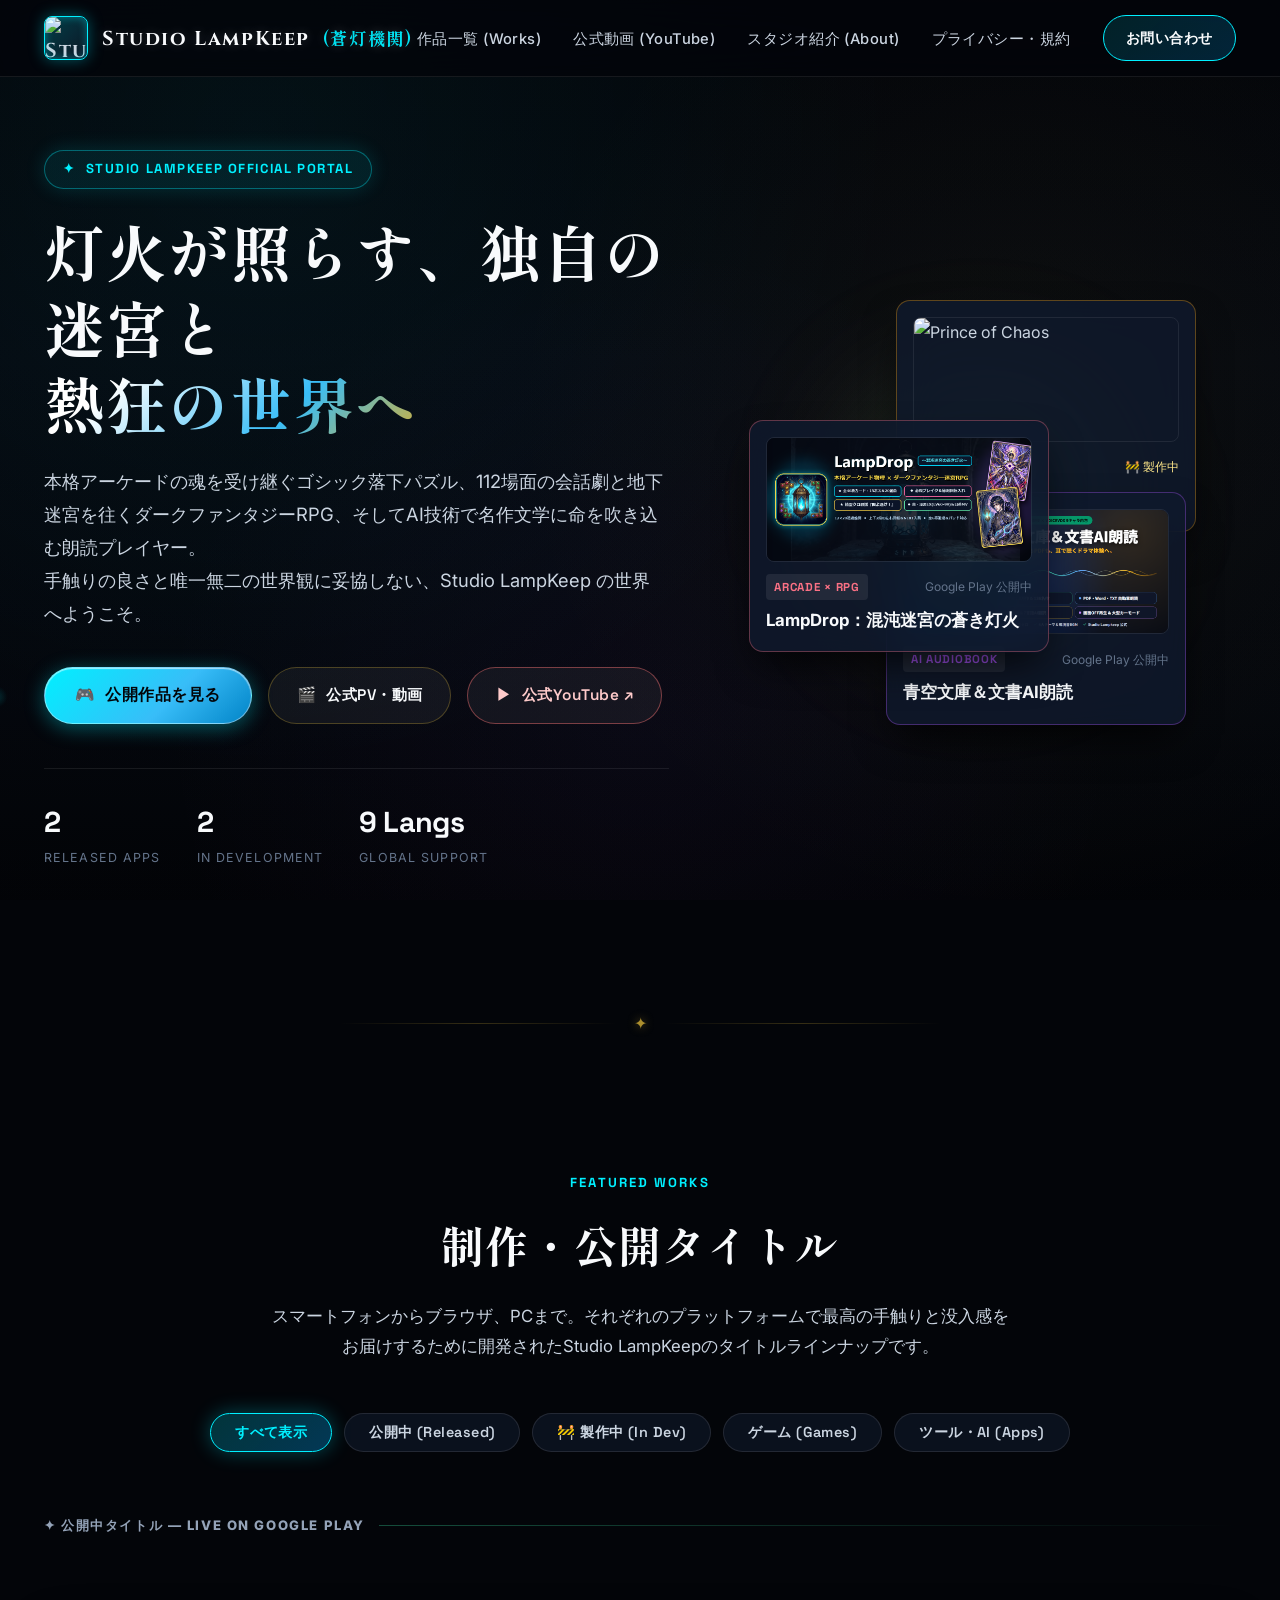
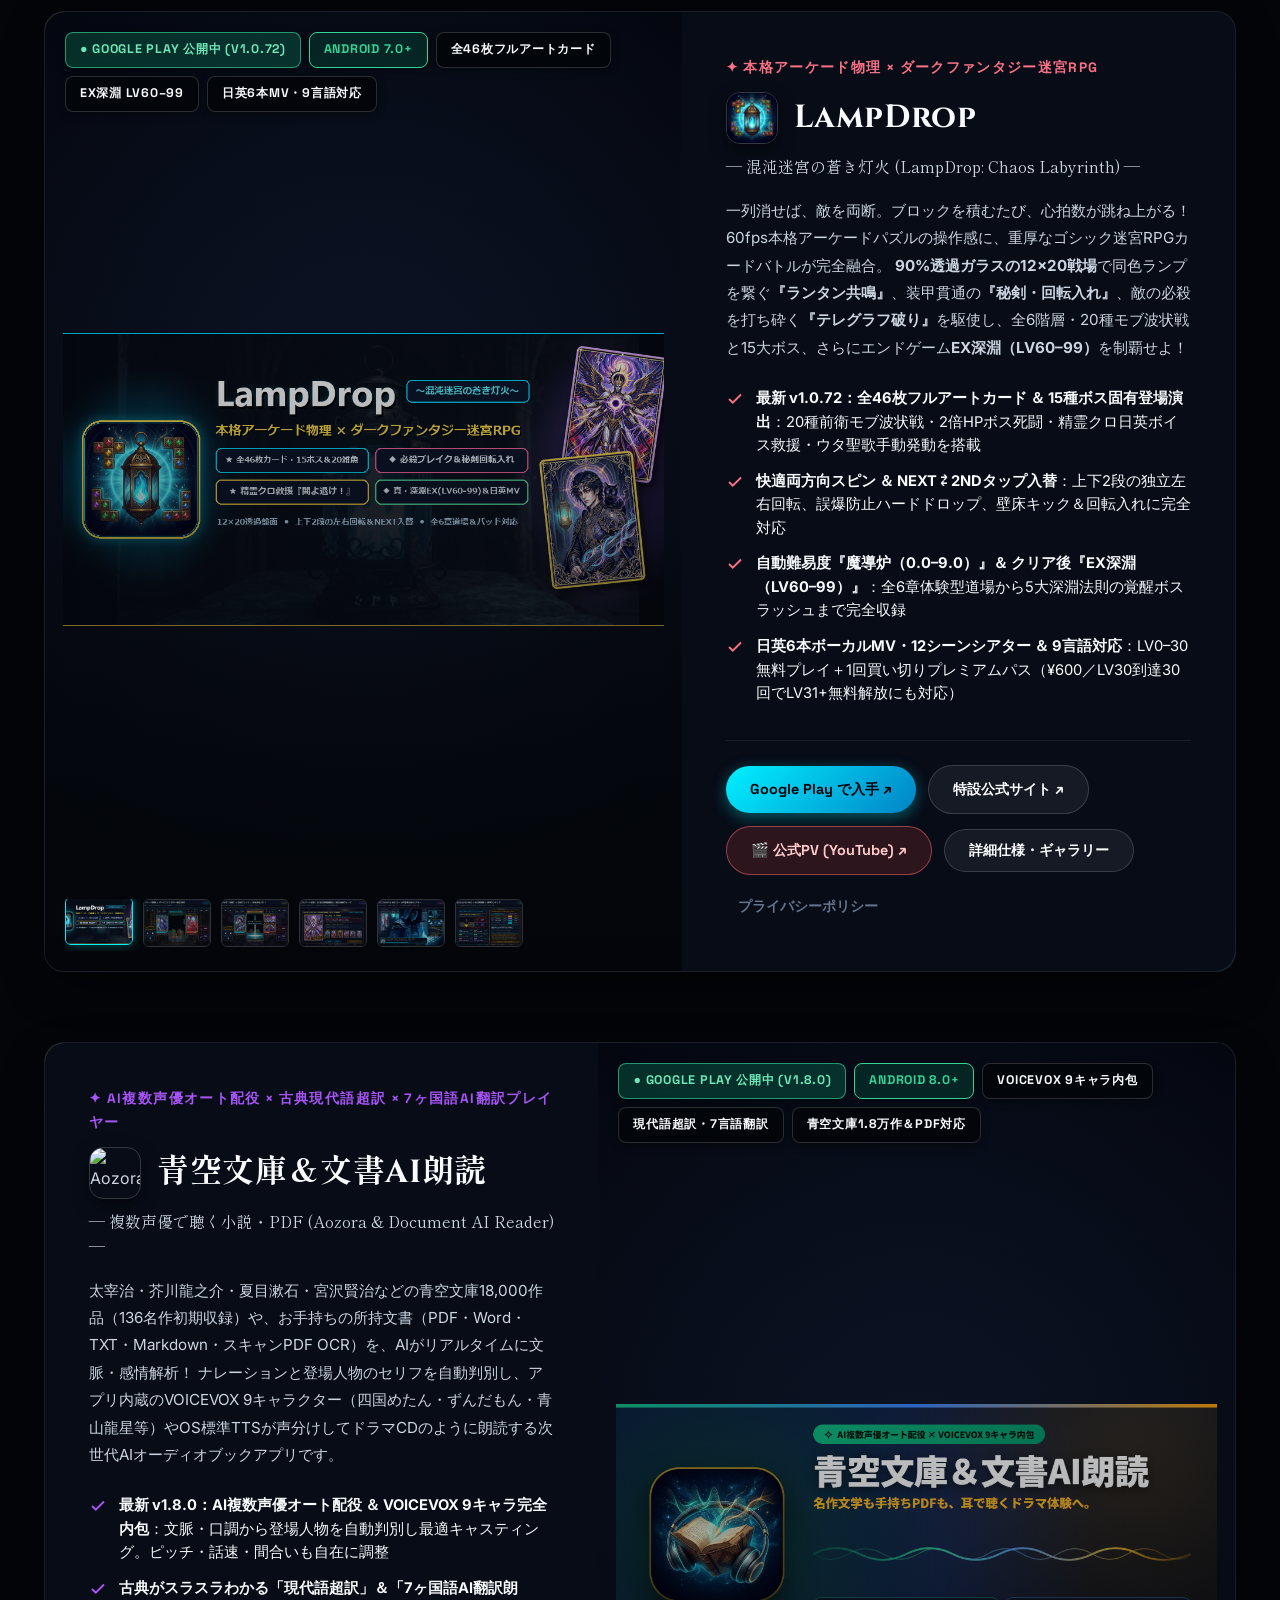
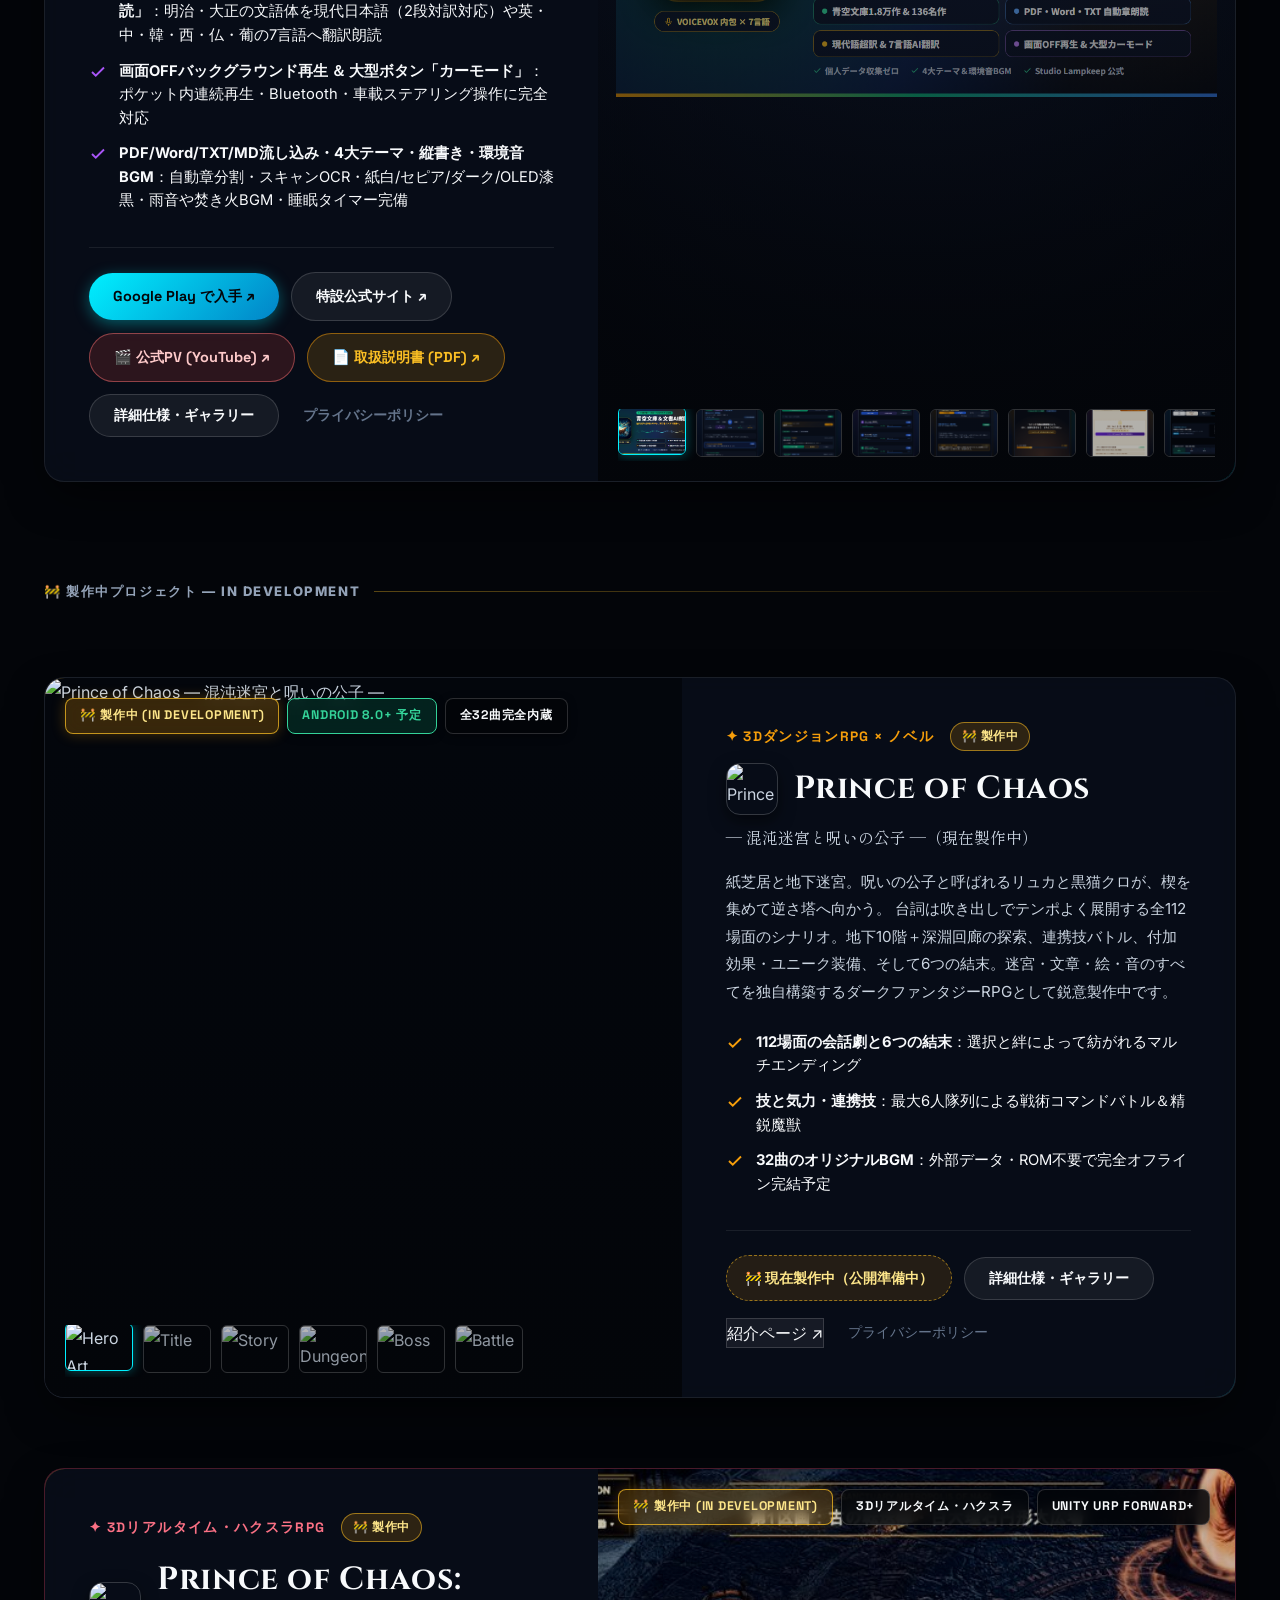
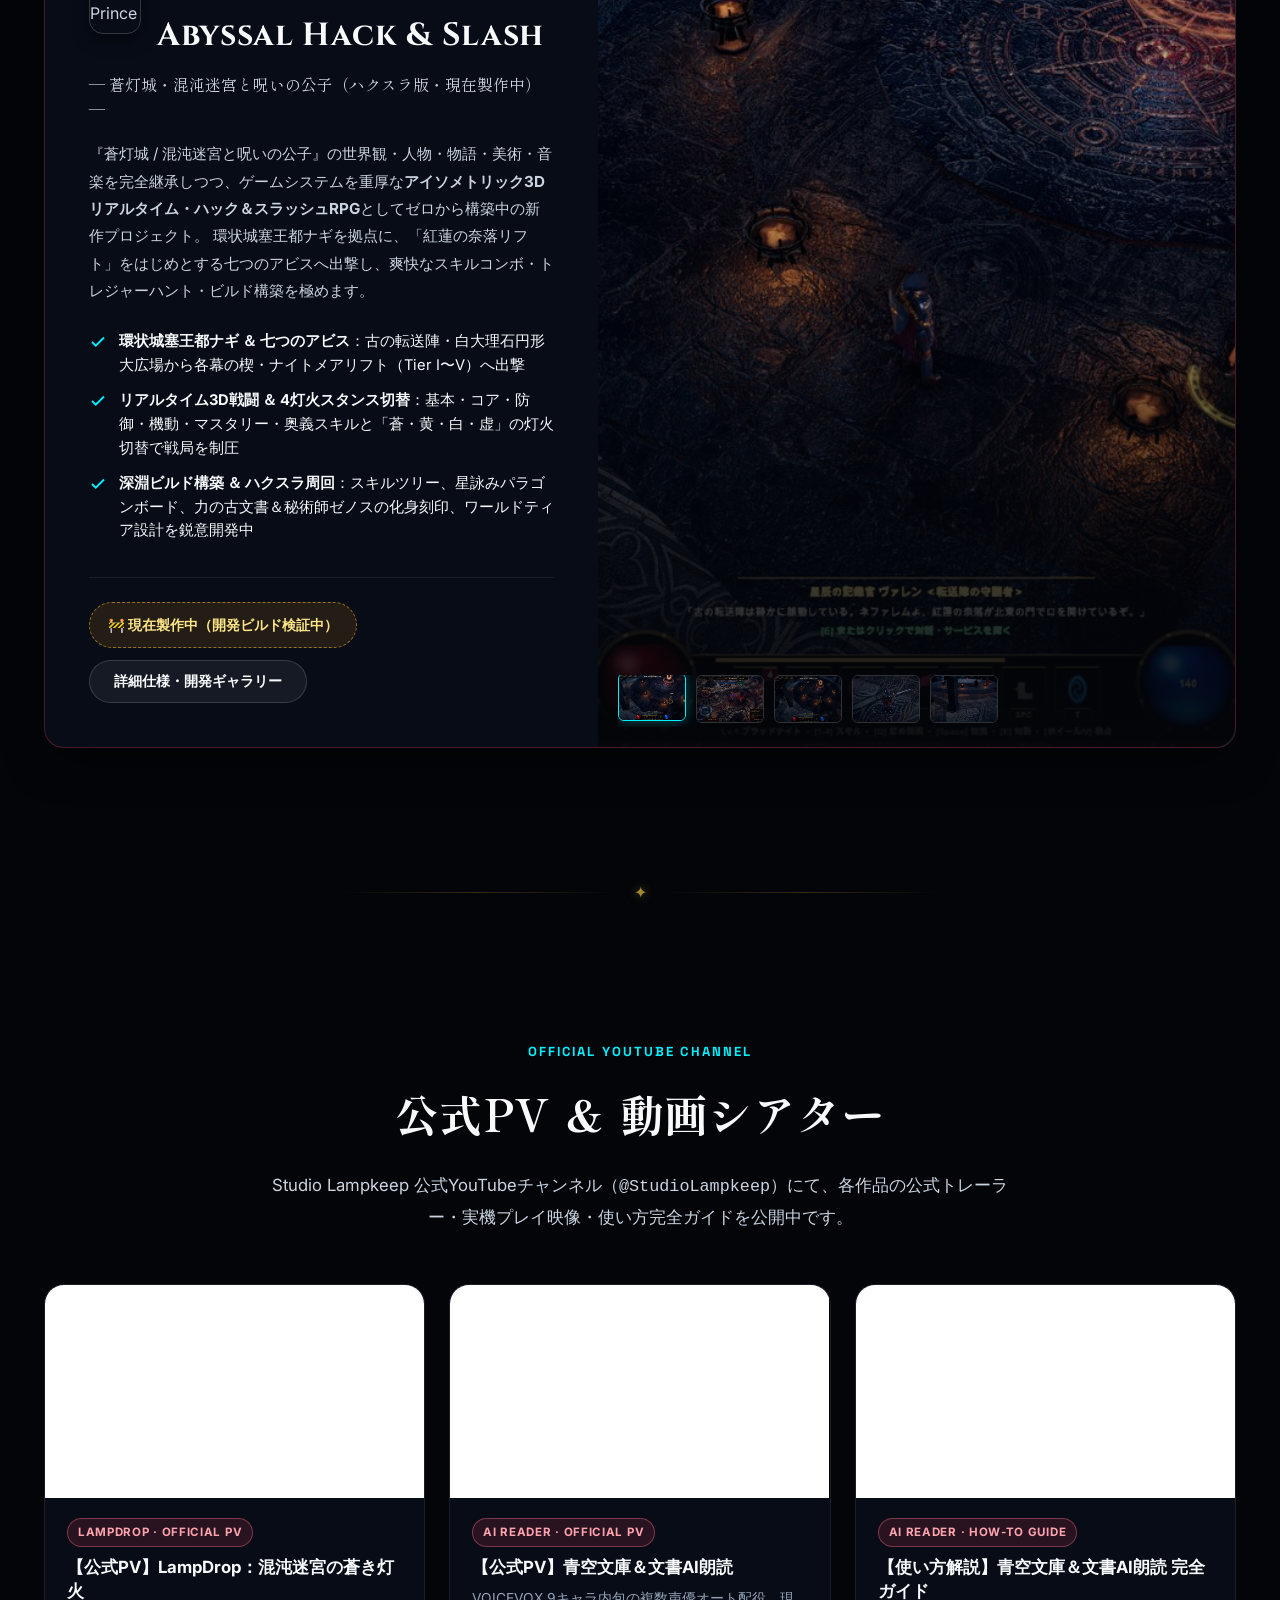
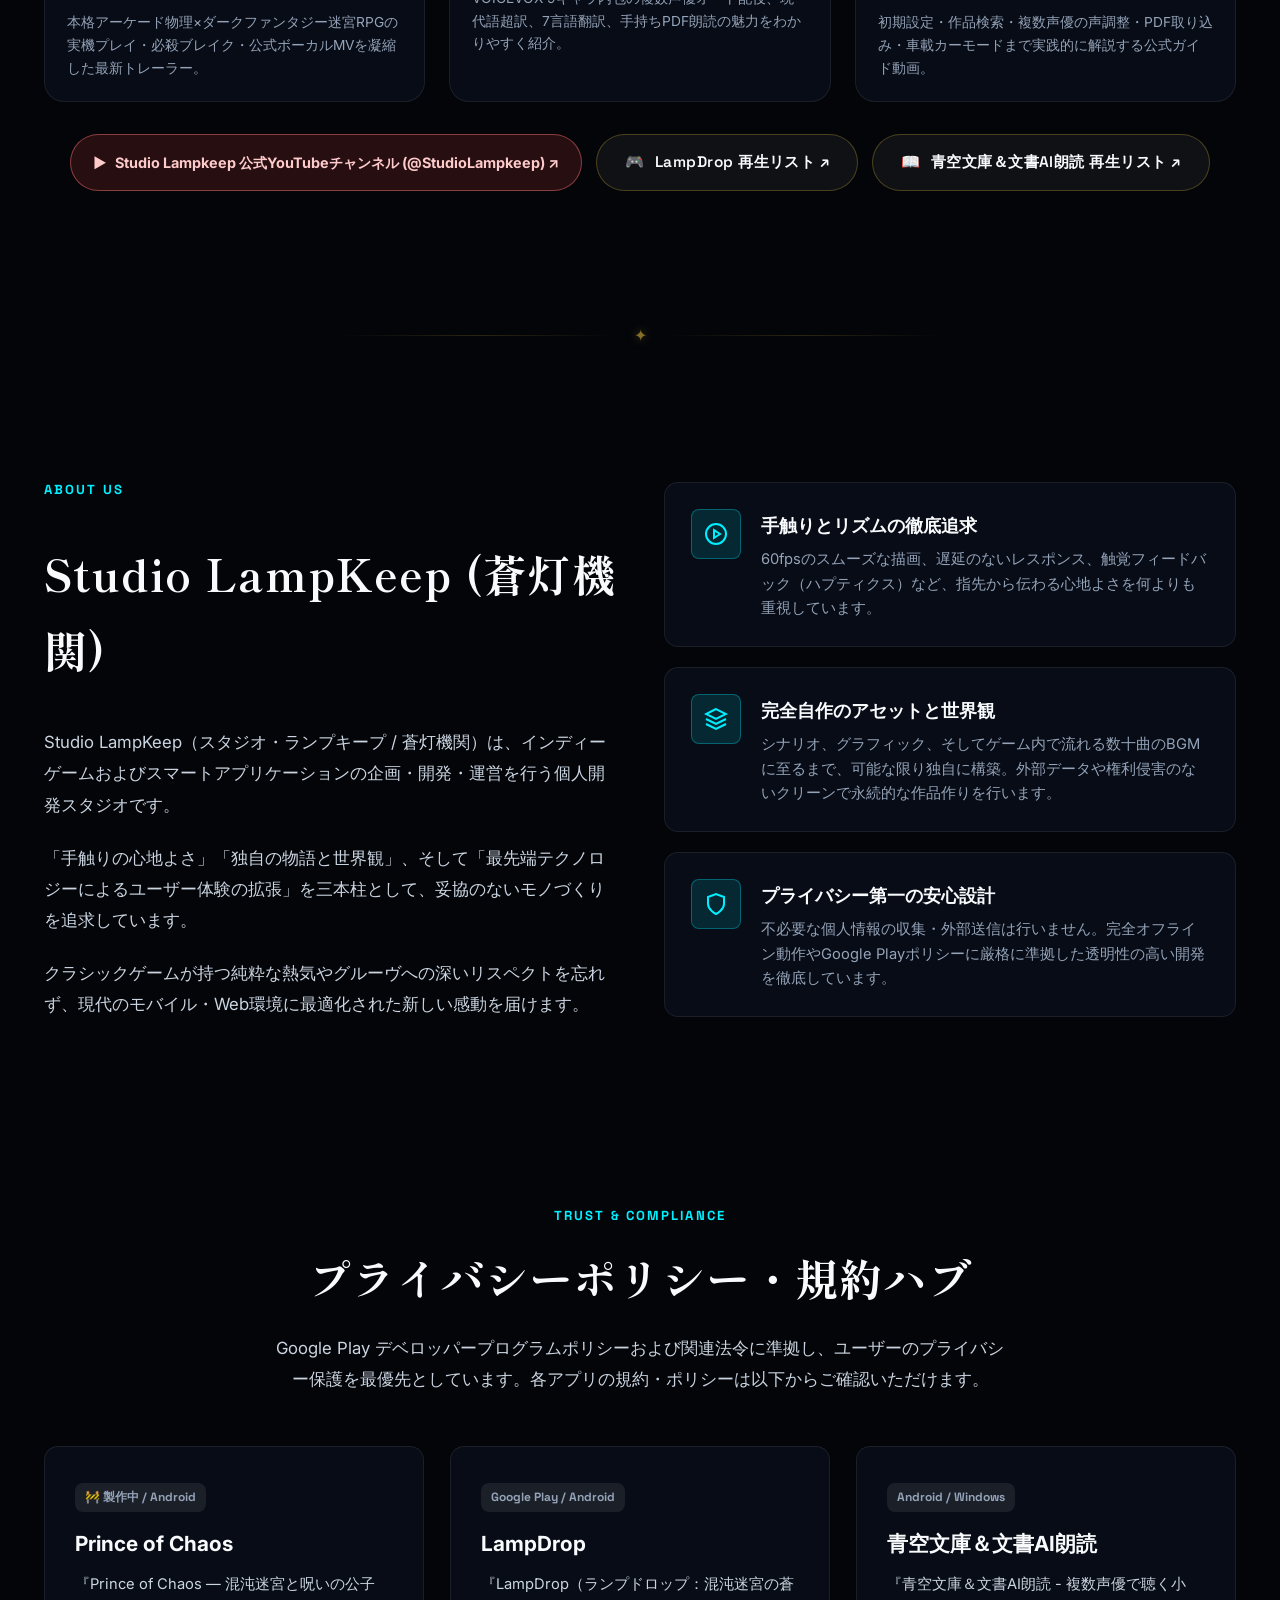
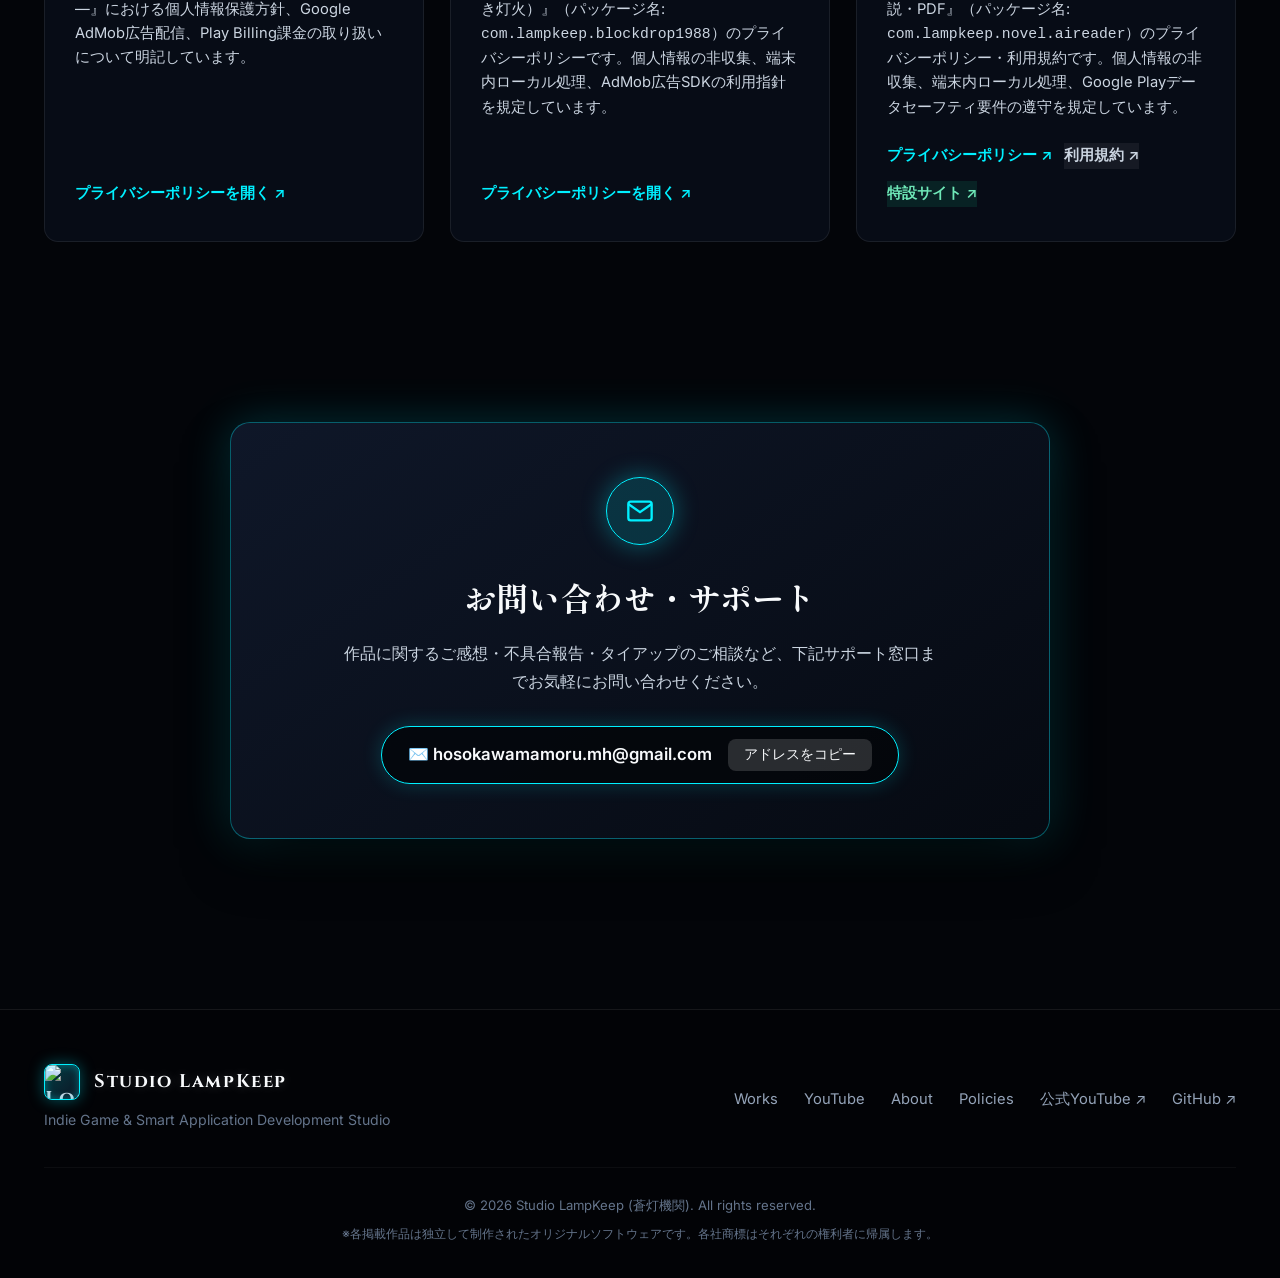
==== commit 6d41e889: "feat(portal): mark Prince of Chaos as In Development and showcase Hack & Slash WIP project" ====
--- a/index.html
+++ b/index.html
@@ -113,12 +113,12 @@
 
           <div class="hero-stats-bar">
             <div class="stat-item">
-              <div class="stat-number">3+</div>
-              <div class="stat-label">Active Works</div>
+              <div class="stat-number">2</div>
+              <div class="stat-label">Released Apps</div>
             </div>
             <div class="stat-item">
-              <div class="stat-number">32+</div>
-              <div class="stat-label">Original Music</div>
+              <div class="stat-number">2</div>
+              <div class="stat-label">In Development</div>
             </div>
             <div class="stat-item">
               <div class="stat-number">9 Langs</div>
@@ -136,7 +136,7 @@
             <img src="assets/img/poc/hero.jpg" alt="Prince of Chaos" class="deck-thumb">
             <div class="deck-meta">
               <span class="deck-tag" style="color:var(--poc-gold); border-color:var(--poc-gold);">3D Dungeon RPG</span>
-              <span class="deck-platform">Android 8.0+</span>
+              <span class="deck-platform" style="color:#fde68a;">🚧 製作中</span>
             </div>
             <div class="deck-title">Prince of Chaos</div>
           </a>
@@ -187,86 +187,26 @@
       <!-- Filter Bar -->
       <div class="filter-bar">
         <button class="filter-btn active" data-filter="all">すべて表示</button>
+        <button class="filter-btn" data-filter="released">公開中 (Released)</button>
+        <button class="filter-btn" data-filter="wip">🚧 製作中 (In Dev)</button>
         <button class="filter-btn" data-filter="game">ゲーム (Games)</button>
         <button class="filter-btn" data-filter="app">ツール・AI (Apps)</button>
       </div>
 
       <div class="works-list">
 
-        <!-- Project 1: Prince of Chaos -->
-        <article class="work-card theme-gold" data-category="game">
-          <div class="work-visual">
-            <img src="assets/img/poc/hero.jpg" alt="Prince of Chaos ― 混沌迷宮と呪いの公子 ―" class="work-visual-main">
-            <div class="work-visual-overlay"></div>
-            <div class="work-visual-badges">
-              <span class="badge-tag platform-android">Android 8.0+ 専用</span>
-              <span class="badge-tag">基本プレイ無料（広告消し 500円）</span>
-              <span class="badge-tag">全32曲完全内蔵</span>
-            </div>
-            <div class="work-visual-thumbs">
-              <img src="assets/img/poc/hero.jpg" alt="Hero Art" data-src="assets/img/poc/hero.jpg" class="active">
-              <img src="assets/img/poc/01_title.jpg" alt="Title" data-src="assets/img/poc/01_title.jpg">
-              <img src="assets/img/poc/story_prologue.jpg" alt="Story" data-src="assets/img/poc/story_prologue.jpg">
-              <img src="assets/img/poc/05_maze.jpg" alt="Dungeon" data-src="assets/img/poc/05_maze.jpg">
-              <img src="assets/img/poc/boss.jpg" alt="Boss" data-src="assets/img/poc/boss.jpg">
-              <img src="assets/img/poc/07_battle.jpg" alt="Battle" data-src="assets/img/poc/07_battle.jpg">
-            </div>
-          </div>
-
-          <div class="work-info">
-            <div>
-              <div class="work-category gold">✦ 3DダンジョンRPG × ノベル</div>
-              <div class="work-title-group">
-                <img src="assets/img/poc/icon.png" alt="Prince of Chaos Icon" class="work-app-icon">
-                <h3 class="work-title">Prince of Chaos</h3>
-              </div>
-              <p class="work-subtitle">― 混沌迷宮と呪いの公子 ―</p>
-              <p class="work-description">
-                紙芝居と地下迷宮。呪いの公子と呼ばれるリュカと黒猫クロが、楔を集めて逆さ塔へ向かう。
-                台詞は吹き出しでテンポよく展開する全112場面のシナリオ。地下10階＋深淵回廊の探索、連携技バトル、付加効果・ユニーク装備、そして6つの結末。迷宮・文章・絵・音のすべてがアプリに入った完全独自制作のAndroid大作RPG。
-              </p>
-
-              <ul class="work-features">
-                <li>
-                  <svg width="18" height="18" viewBox="0 0 24 24" fill="none" stroke="currentColor" stroke-width="2.5"><polyline points="20 6 9 17 4 12"></polyline></svg>
-                  <span><strong>112場面の会話劇と6つの結末</strong>：選択と絆によって紡がれるマルチエンディング</span>
-                </li>
-                <li>
-                  <svg width="18" height="18" viewBox="0 0 24 24" fill="none" stroke="currentColor" stroke-width="2.5"><polyline points="20 6 9 17 4 12"></polyline></svg>
-                  <span><strong>技と気力・連携技</strong>：最大6人隊列による戦術コマンドバトル＆精鋭魔獣</span>
-                </li>
-                <li>
-                  <svg width="18" height="18" viewBox="0 0 24 24" fill="none" stroke="currentColor" stroke-width="2.5"><polyline points="20 6 9 17 4 12"></polyline></svg>
-                  <span><strong>32曲のオリジナルBGM</strong>：外部データ・ROM不要で完全オフライン完結</span>
-                </li>
-              </ul>
-            </div>
-
-            <div class="work-footer">
-              <a href="https://play.google.com/apps/testing/com.lampkeep.princeofchaos" target="_blank" rel="noopener" class="btn-card-action btn-card-primary">
-                Google Play ↗
-              </a>
-              <button class="btn-card-action btn-card-secondary" data-open-modal="poc">
-                詳細仕様・ギャラリー
-              </button>
-              <a href="https://studiolampkeep.github.io/prince-of-chaos/" target="_blank" rel="noopener" class="btn-card-secondary">
-                単体紹介サイト ↗
-              </a>
-              <a href="https://studiolampkeep.github.io/prince-of-chaos-privacy/" target="_blank" rel="noopener" class="btn-card-ghost">
-                プライバシーポリシー
-              </a>
-            </div>
-          </div>
-        </article>
-
-        <!-- Project 2: LampDrop -->
-        <article class="work-card reverse theme-pink" data-category="game">
+        <div class="works-group-label live" data-group="released">
+          <span>✦ 公開中タイトル — LIVE ON GOOGLE PLAY</span>
+        </div>
+
+        <!-- Project 1: LampDrop (Released) -->
+        <article class="work-card theme-pink" data-category="game released">
           <div class="work-visual">
             <img src="assets/img/blockdrop/feature_graphic.png" alt="LampDrop" class="work-visual-main">
             <div class="work-visual-overlay"></div>
             <div class="work-visual-badges">
+              <span class="badge-tag status-live">● Google Play 公開中 (v1.0.72)</span>
               <span class="badge-tag platform-android">Android 7.0+</span>
-              <span class="badge-tag">Google Play 公開中 (v1.0.72)</span>
               <span class="badge-tag">全46枚フルアートカード</span>
               <span class="badge-tag">EX深淵 LV60–99</span>
               <span class="badge-tag">日英6本MV・9言語対応</span>
@@ -335,14 +275,14 @@
           </div>
         </article>
 
-        <!-- Project 3: Novel AI Reader -->
-        <article class="work-card theme-purple" data-category="app">
+        <!-- Project 2: Novel AI Reader (Released) -->
+        <article class="work-card reverse theme-purple" data-category="app released">
           <div class="work-visual">
             <img src="assets/img/novelreader/feature_graphic.png" alt="青空文庫＆文書AI朗読" class="work-visual-main">
             <div class="work-visual-overlay"></div>
             <div class="work-visual-badges">
+              <span class="badge-tag status-live">● Google Play 公開中 (v1.8.0)</span>
               <span class="badge-tag platform-android">Android 8.0+</span>
-              <span class="badge-tag">Google Play 公開中 (v1.8.0)</span>
               <span class="badge-tag">VOICEVOX 9キャラ内包</span>
               <span class="badge-tag">現代語超訳・7言語翻訳</span>
               <span class="badge-tag">青空文庫1.8万作＆PDF対応</span>
@@ -411,6 +351,131 @@
               <a href="novel-ai-reader/privacy.html" class="btn-card-action btn-card-ghost">
                 プライバシーポリシー
               </a>
+            </div>
+          </div>
+        </article>
+
+        <div class="works-group-label" data-group="wip" style="margin-top: 28px;">
+          <span>🚧 製作中プロジェクト — IN DEVELOPMENT</span>
+        </div>
+
+        <!-- Project 3: Prince of Chaos (In Development) -->
+        <article class="work-card theme-gold" data-category="game wip">
+          <div class="work-visual">
+            <img src="assets/img/poc/hero.jpg" alt="Prince of Chaos ― 混沌迷宮と呪いの公子 ―" class="work-visual-main">
+            <div class="work-visual-overlay"></div>
+            <div class="work-visual-badges">
+              <span class="badge-tag status-wip">🚧 製作中 (In Development)</span>
+              <span class="badge-tag platform-android">Android 8.0+ 予定</span>
+              <span class="badge-tag">全32曲完全内蔵</span>
+            </div>
+            <div class="work-visual-thumbs">
+              <img src="assets/img/poc/hero.jpg" alt="Hero Art" data-src="assets/img/poc/hero.jpg" class="active">
+              <img src="assets/img/poc/01_title.jpg" alt="Title" data-src="assets/img/poc/01_title.jpg">
+              <img src="assets/img/poc/story_prologue.jpg" alt="Story" data-src="assets/img/poc/story_prologue.jpg">
+              <img src="assets/img/poc/05_maze.jpg" alt="Dungeon" data-src="assets/img/poc/05_maze.jpg">
+              <img src="assets/img/poc/boss.jpg" alt="Boss" data-src="assets/img/poc/boss.jpg">
+              <img src="assets/img/poc/07_battle.jpg" alt="Battle" data-src="assets/img/poc/07_battle.jpg">
+            </div>
+          </div>
+
+          <div class="work-info">
+            <div>
+              <div class="work-category gold">✦ 3DダンジョンRPG × ノベル <span class="wip-pill-inline" style="margin-left:8px;">🚧 製作中</span></div>
+              <div class="work-title-group">
+                <img src="assets/img/poc/icon.png" alt="Prince of Chaos Icon" class="work-app-icon">
+                <h3 class="work-title">Prince of Chaos</h3>
+              </div>
+              <p class="work-subtitle">― 混沌迷宮と呪いの公子 ―（現在製作中）</p>
+              <p class="work-description">
+                紙芝居と地下迷宮。呪いの公子と呼ばれるリュカと黒猫クロが、楔を集めて逆さ塔へ向かう。
+                台詞は吹き出しでテンポよく展開する全112場面のシナリオ。地下10階＋深淵回廊の探索、連携技バトル、付加効果・ユニーク装備、そして6つの結末。迷宮・文章・絵・音のすべてを独自構築するダークファンタジーRPGとして鋭意製作中です。
+              </p>
+
+              <ul class="work-features">
+                <li>
+                  <svg width="18" height="18" viewBox="0 0 24 24" fill="none" stroke="currentColor" stroke-width="2.5"><polyline points="20 6 9 17 4 12"></polyline></svg>
+                  <span><strong>112場面の会話劇と6つの結末</strong>：選択と絆によって紡がれるマルチエンディング</span>
+                </li>
+                <li>
+                  <svg width="18" height="18" viewBox="0 0 24 24" fill="none" stroke="currentColor" stroke-width="2.5"><polyline points="20 6 9 17 4 12"></polyline></svg>
+                  <span><strong>技と気力・連携技</strong>：最大6人隊列による戦術コマンドバトル＆精鋭魔獣</span>
+                </li>
+                <li>
+                  <svg width="18" height="18" viewBox="0 0 24 24" fill="none" stroke="currentColor" stroke-width="2.5"><polyline points="20 6 9 17 4 12"></polyline></svg>
+                  <span><strong>32曲のオリジナルBGM</strong>：外部データ・ROM不要で完全オフライン完結予定</span>
+                </li>
+              </ul>
+            </div>
+
+            <div class="work-footer">
+              <span class="btn-card-wip">🚧 現在製作中（公開準備中）</span>
+              <button class="btn-card-action btn-card-secondary" data-open-modal="poc">
+                詳細仕様・ギャラリー
+              </button>
+              <a href="https://studiolampkeep.github.io/prince-of-chaos/" target="_blank" rel="noopener" class="btn-card-secondary">
+                紹介ページ ↗
+              </a>
+              <a href="https://studiolampkeep.github.io/prince-of-chaos-privacy/" target="_blank" rel="noopener" class="btn-card-ghost">
+                プライバシーポリシー
+              </a>
+            </div>
+          </div>
+        </article>
+
+        <!-- Project 4: Prince of Chaos: Abyssal Hack & Slash (In Development) -->
+        <article class="work-card reverse theme-crimson" data-category="game wip">
+          <div class="work-visual">
+            <img src="assets/img/poc-hackslash/gameplay_hud.jpg" alt="Prince of Chaos: Abyssal Hack & Slash" class="work-visual-main">
+            <div class="work-visual-overlay"></div>
+            <div class="work-visual-badges">
+              <span class="badge-tag status-wip">🚧 製作中 (In Development)</span>
+              <span class="badge-tag">3Dリアルタイム・ハクスラ</span>
+              <span class="badge-tag">Unity URP Forward+</span>
+            </div>
+            <div class="work-visual-thumbs">
+              <img src="assets/img/poc-hackslash/gameplay_hud.jpg" alt="王都ナギ転送陣広場 HUD" data-src="assets/img/poc-hackslash/gameplay_hud.jpg" class="active">
+              <img src="assets/img/poc-hackslash/world_map.jpg" alt="サンクチュアリ大陸図" data-src="assets/img/poc-hackslash/world_map.jpg">
+              <img src="assets/img/poc-hackslash/wide_vista.jpg" alt="王都ナギ広域視点" data-src="assets/img/poc-hackslash/wide_vista.jpg">
+              <img src="assets/img/poc-hackslash/hero_slash.jpg" alt="大剣斬撃モーション" data-src="assets/img/poc-hackslash/hero_slash.jpg">
+              <img src="assets/img/poc-hackslash/architecture.jpg" alt="ゴシック石造建築ディテール" data-src="assets/img/poc-hackslash/architecture.jpg">
+            </div>
+          </div>
+
+          <div class="work-info">
+            <div>
+              <div class="work-category crimson">✦ 3Dリアルタイム・ハクスラRPG <span class="wip-pill-inline" style="margin-left:8px;">🚧 製作中</span></div>
+              <div class="work-title-group">
+                <img src="assets/img/poc/icon.png" alt="Prince of Chaos Hack & Slash Icon" class="work-app-icon">
+                <h3 class="work-title">Prince of Chaos: Abyssal Hack &amp; Slash</h3>
+              </div>
+              <p class="work-subtitle">― 蒼灯城・混沌迷宮と呪いの公子（ハクスラ版・現在製作中） ―</p>
+              <p class="work-description">
+                『蒼灯城 / 混沌迷宮と呪いの公子』の世界観・人物・物語・美術・音楽を完全継承しつつ、ゲームシステムを重厚な<strong>アイソメトリック3Dリアルタイム・ハック＆スラッシュRPG</strong>としてゼロから構築中の新作プロジェクト。
+                環状城塞王都ナギを拠点に、「紅蓮の奈落リフト」をはじめとする七つのアビスへ出撃し、爽快なスキルコンボ・トレジャーハント・ビルド構築を極めます。
+              </p>
+
+              <ul class="work-features">
+                <li>
+                  <svg width="18" height="18" viewBox="0 0 24 24" fill="none" stroke="currentColor" stroke-width="2.5"><polyline points="20 6 9 17 4 12"></polyline></svg>
+                  <span><strong>環状城塞王都ナギ ＆ 七つのアビス</strong>：古の転送陣・白大理石円形大広場から各幕の楔・ナイトメアリフト（Tier I〜V）へ出撃</span>
+                </li>
+                <li>
+                  <svg width="18" height="18" viewBox="0 0 24 24" fill="none" stroke="currentColor" stroke-width="2.5"><polyline points="20 6 9 17 4 12"></polyline></svg>
+                  <span><strong>リアルタイム3D戦闘 ＆ 4灯火スタンス切替</strong>：基本・コア・防御・機動・マスタリー・奥義スキルと「蒼・黄・白・虚」の灯火切替で戦局を制圧</span>
+                </li>
+                <li>
+                  <svg width="18" height="18" viewBox="0 0 24 24" fill="none" stroke="currentColor" stroke-width="2.5"><polyline points="20 6 9 17 4 12"></polyline></svg>
+                  <span><strong>深淵ビルド構築 ＆ ハクスラ周回</strong>：スキルツリー、星詠みパラゴンボード、力の古文書＆秘術師ゼノスの化身刻印、ワールドティア設計を鋭意開発中</span>
+                </li>
+              </ul>
+            </div>
+
+            <div class="work-footer">
+              <span class="btn-card-wip">🚧 現在製作中（開発ビルド検証中）</span>
+              <button class="btn-card-action btn-card-secondary" data-open-modal="pochackslash">
+                詳細仕様・開発ギャラリー
+              </button>
             </div>
           </div>
         </article>
@@ -561,7 +626,7 @@
         <!-- Policy Card 1 -->
         <div class="policy-card">
           <div class="policy-card-top">
-            <span class="policy-badge">Google Play / Android</span>
+            <span class="policy-badge">🚧 製作中 / Android</span>
             <h3>Prince of Chaos</h3>
             <p>
               『Prince of Chaos ― 混沌迷宮と呪いの公子 ―』における個人情報保護方針、Google AdMob広告配信、Play Billing課金の取り扱いについて明記しています。
--- a/css/style.css
+++ b/css/style.css
@@ -853,6 +853,89 @@
   padding: 68px 18px 92px;
 }
 
+/* Status Badges (Released / In Development) & Crimson Hack-and-Slash Theme */
+.badge-tag.status-wip {
+  background: rgba(245, 158, 11, 0.22);
+  border: 1px solid rgba(251, 191, 36, 0.72);
+  color: #fde68a;
+  font-weight: 800;
+  box-shadow: 0 0 14px rgba(245, 158, 11, 0.28);
+}
+
+.badge-tag.status-live {
+  background: rgba(16, 185, 129, 0.22);
+  border: 1px solid rgba(52, 211, 153, 0.65);
+  color: #6ee7b7;
+  font-weight: 700;
+}
+
+.wip-pill-inline {
+  display: inline-flex;
+  align-items: center;
+  gap: 5px;
+  padding: 3px 11px;
+  border-radius: 999px;
+  font-size: 0.75rem;
+  font-weight: 800;
+  letter-spacing: 0.04em;
+  background: rgba(245, 158, 11, 0.16);
+  border: 1px solid rgba(251, 191, 36, 0.55);
+  color: #fde68a;
+  vertical-align: middle;
+  white-space: nowrap;
+  flex-shrink: 0;
+}
+
+.btn-card-wip {
+  display: inline-flex;
+  align-items: center;
+  gap: 6px;
+  padding: 10px 18px;
+  border-radius: 999px;
+  background: rgba(245, 158, 11, 0.12);
+  border: 1px dashed rgba(251, 191, 36, 0.55);
+  color: #fde68a;
+  font-size: 0.86rem;
+  font-weight: 700;
+  cursor: default;
+}
+
+.work-category.crimson {
+  color: #fb7185;
+}
+
+.work-card.theme-crimson {
+  border-color: rgba(244, 63, 94, 0.28);
+}
+
+.work-card.theme-crimson:hover {
+  border-color: rgba(251, 113, 133, 0.55);
+  box-shadow: 0 24px 55px -12px rgba(0, 0, 0, 0.85), 0 0 38px rgba(225, 29, 72, 0.2);
+}
+
+.works-group-label {
+  display: flex;
+  align-items: center;
+  gap: 14px;
+  margin: 12px 0 4px;
+  color: var(--text-muted);
+  font-size: 0.82rem;
+  font-weight: 800;
+  letter-spacing: 0.12em;
+  text-transform: uppercase;
+}
+
+.works-group-label::after {
+  content: '';
+  flex: 1;
+  height: 1px;
+  background: linear-gradient(90deg, rgba(251, 191, 36, 0.35), transparent);
+}
+
+.works-group-label.live::after {
+  background: linear-gradient(90deg, rgba(52, 211, 153, 0.35), transparent);
+}
+
 .work-card:hover .work-visual-main {
   transform: scale(1.03);
 }
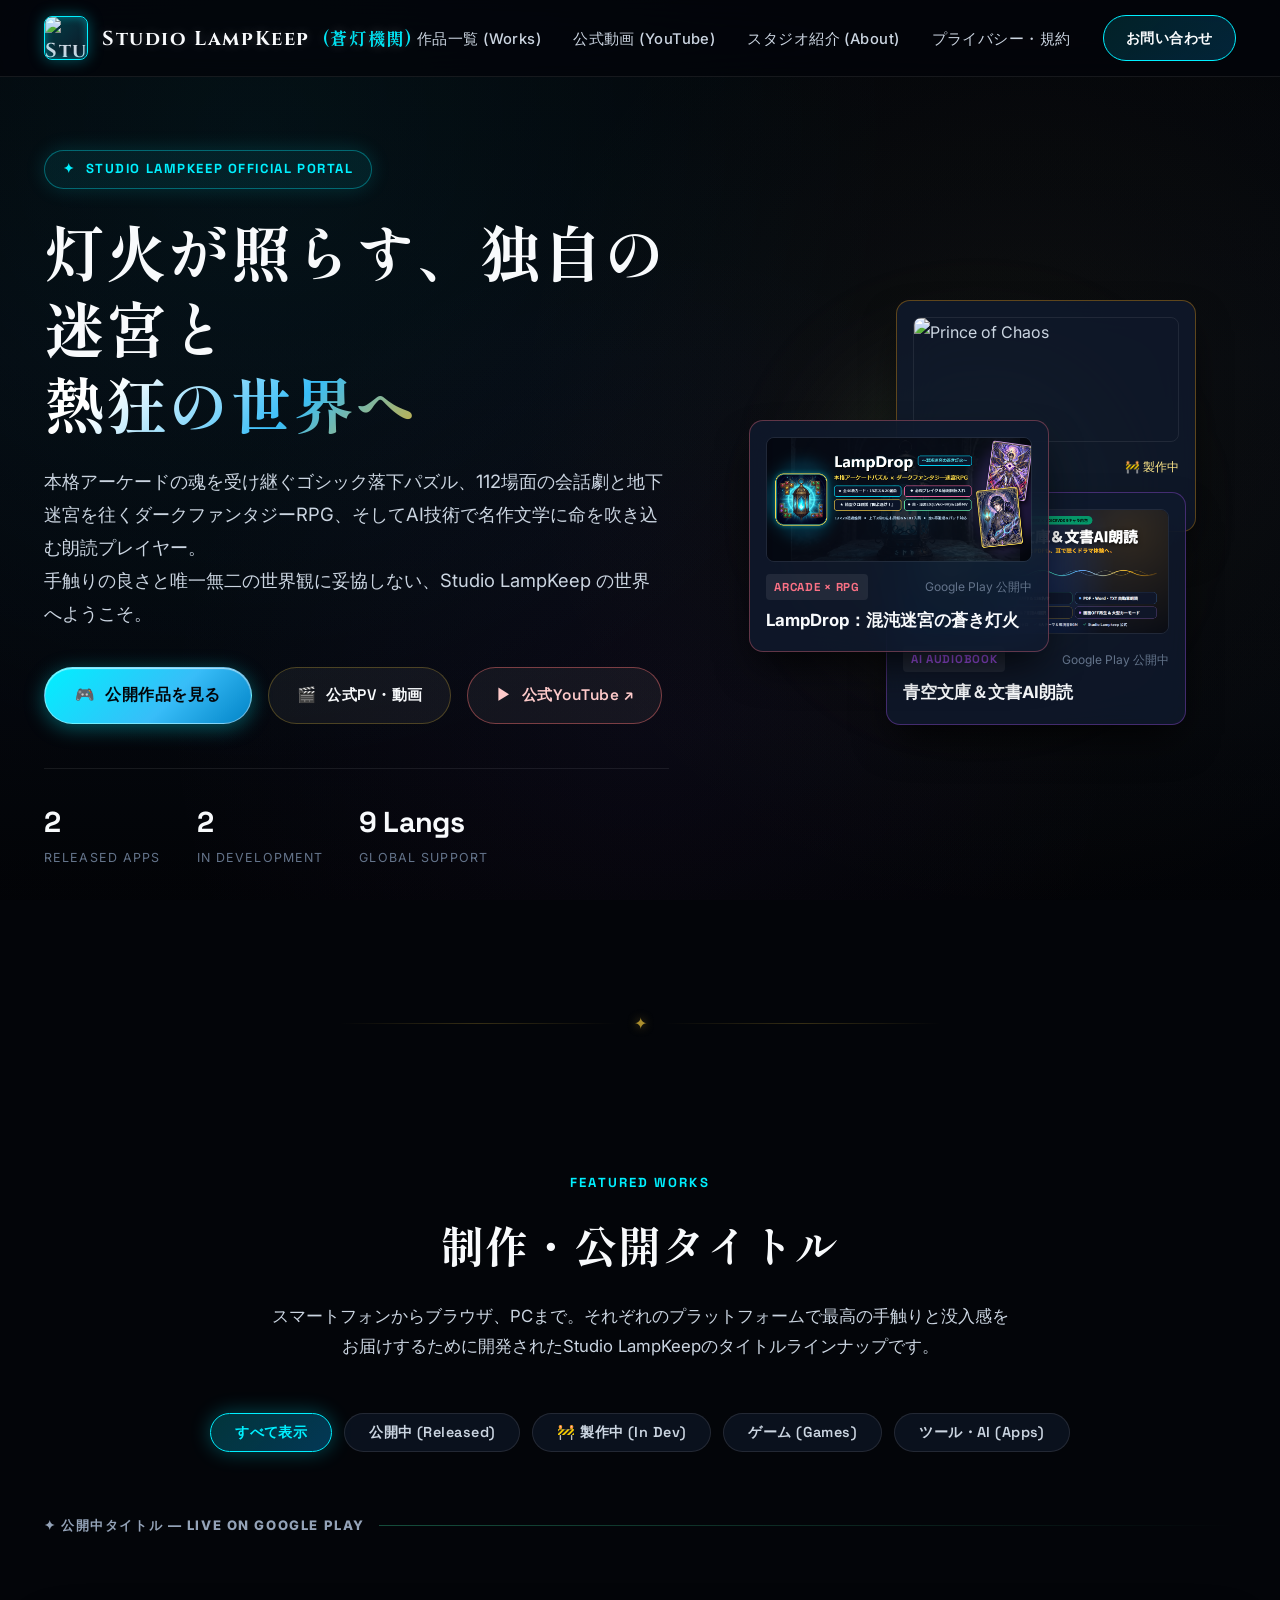
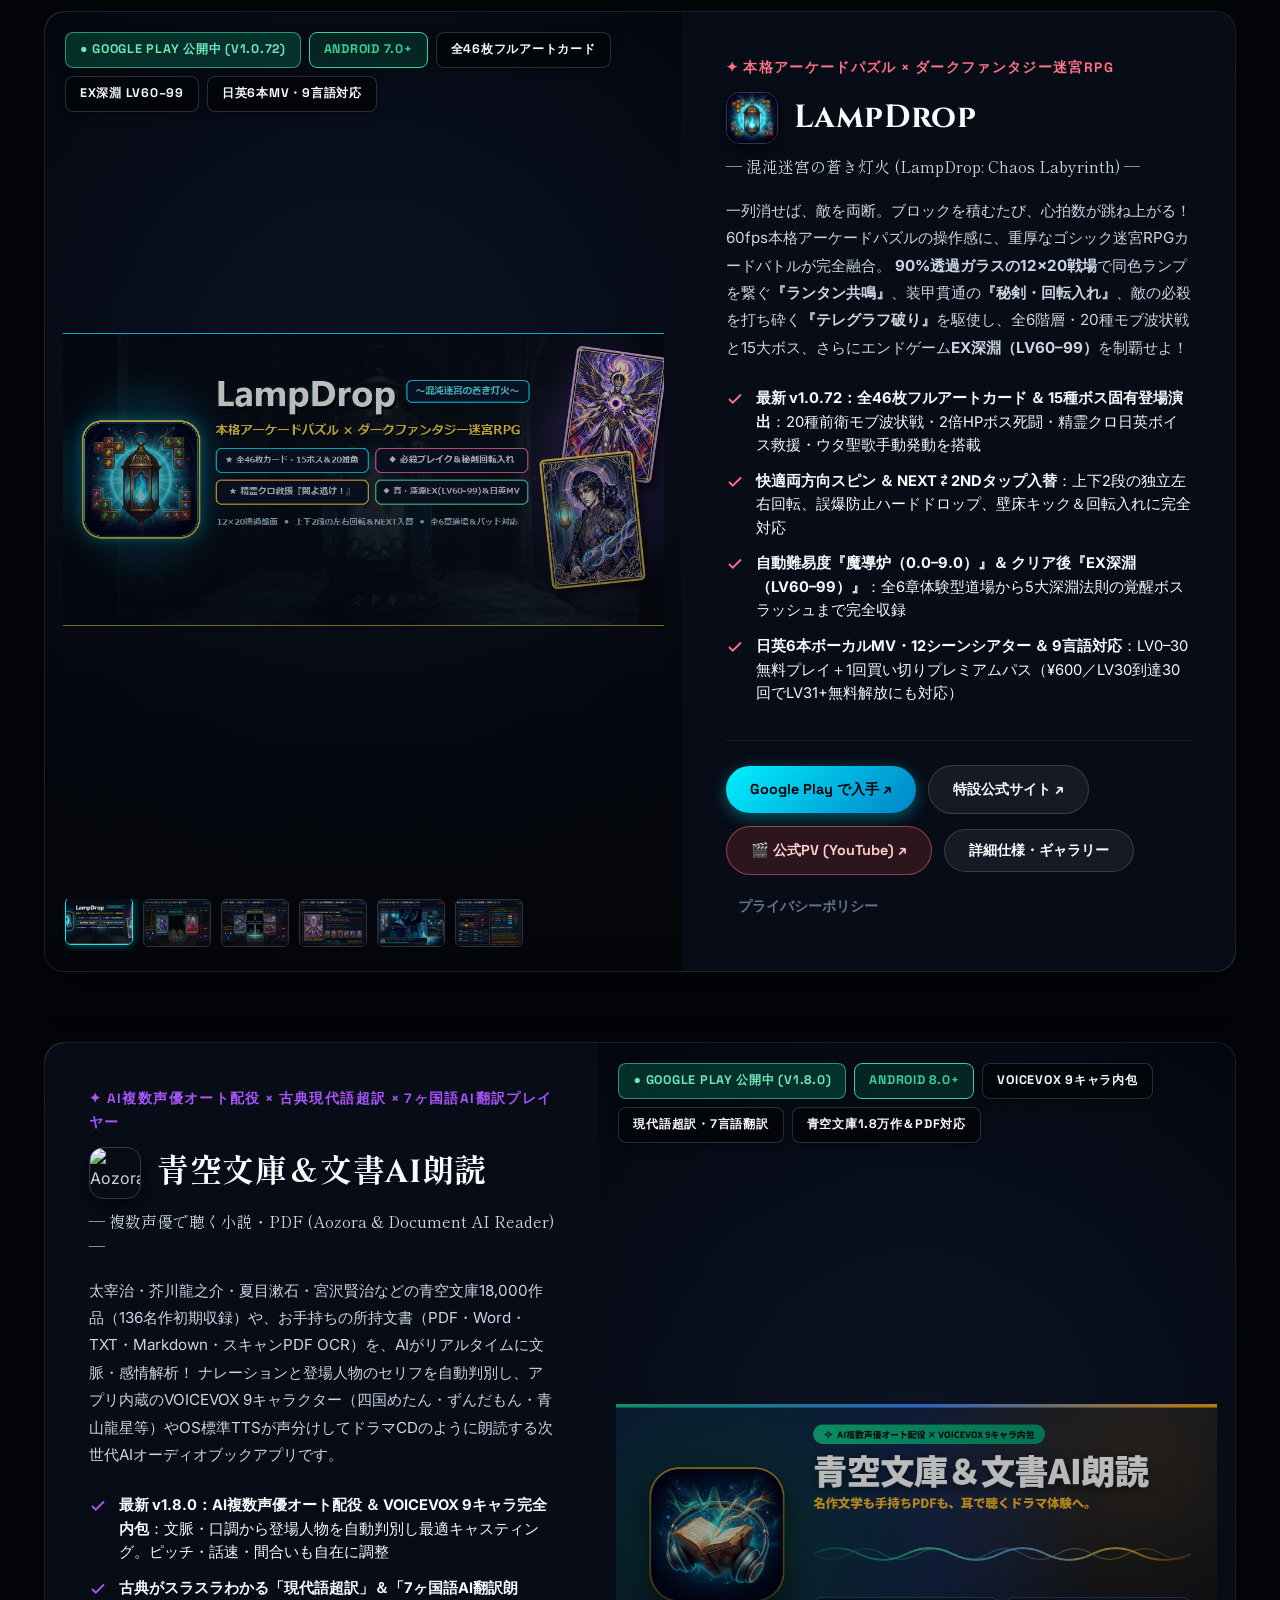
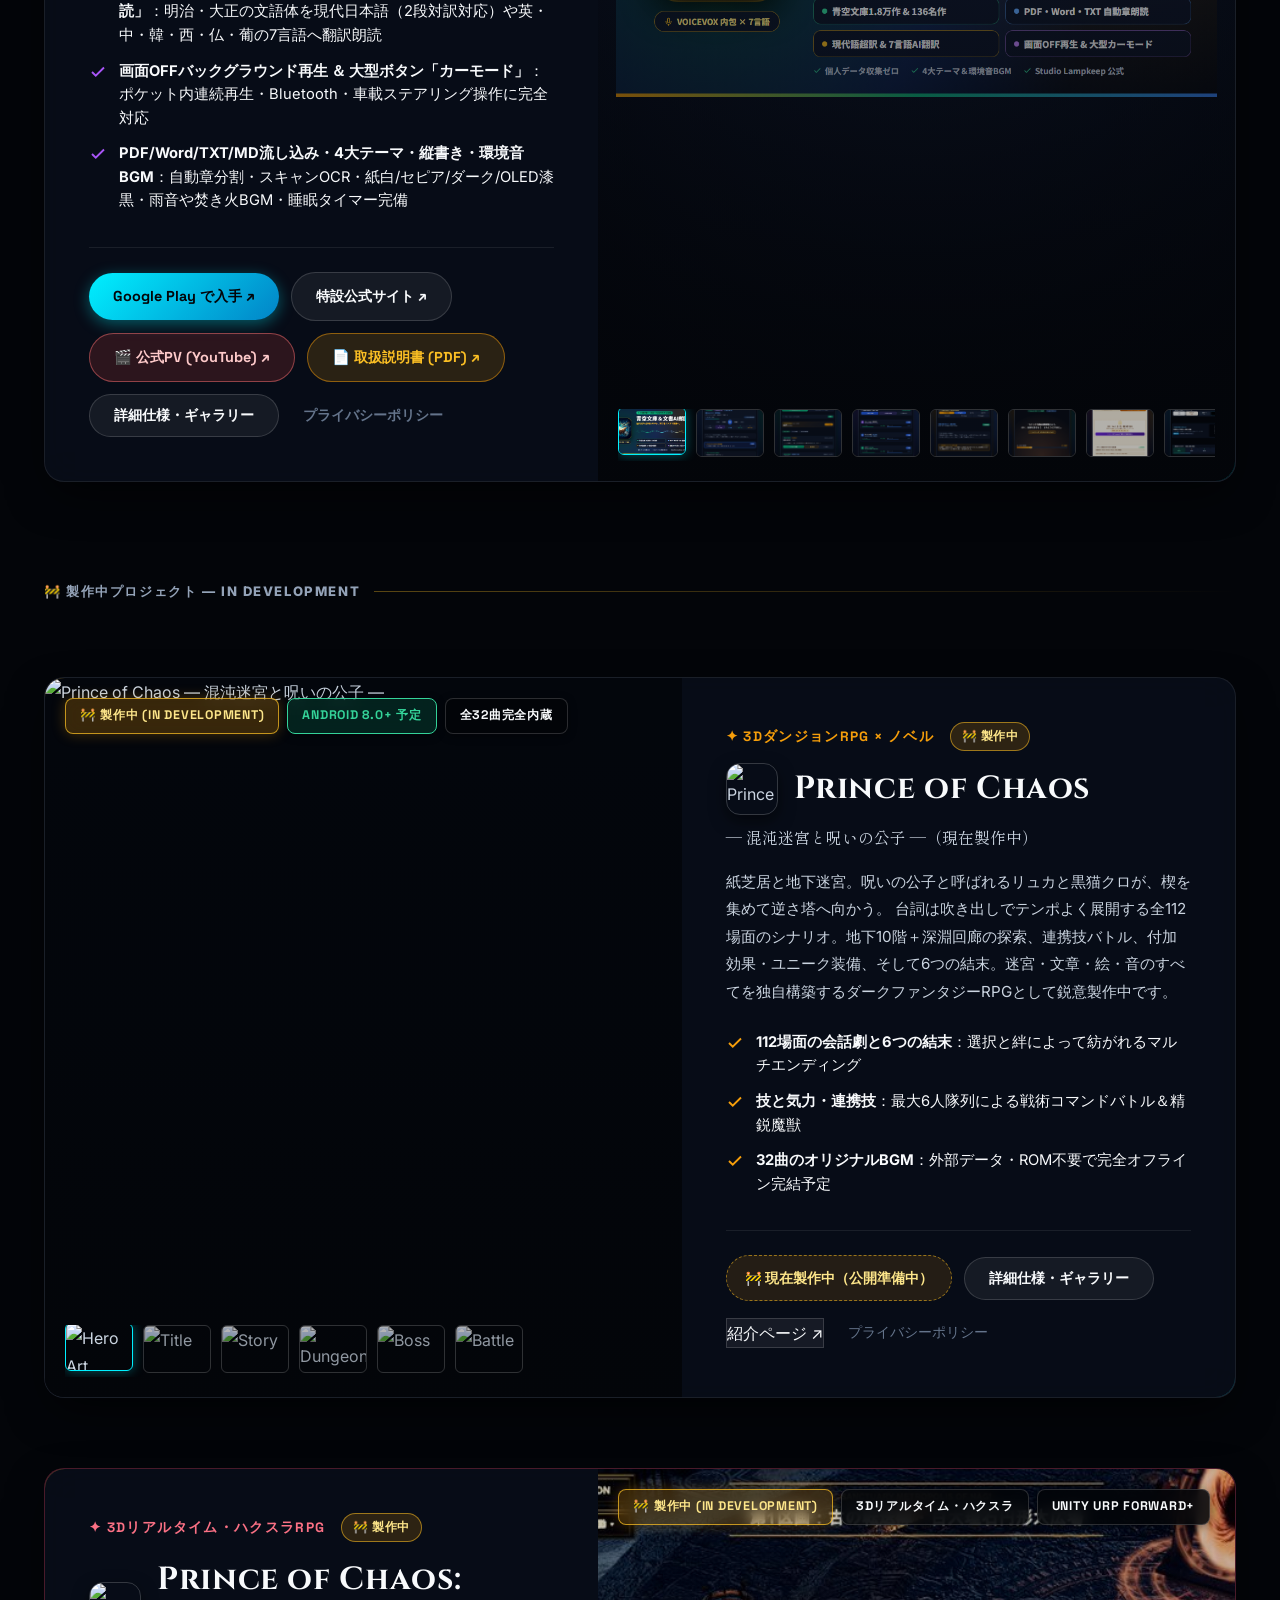
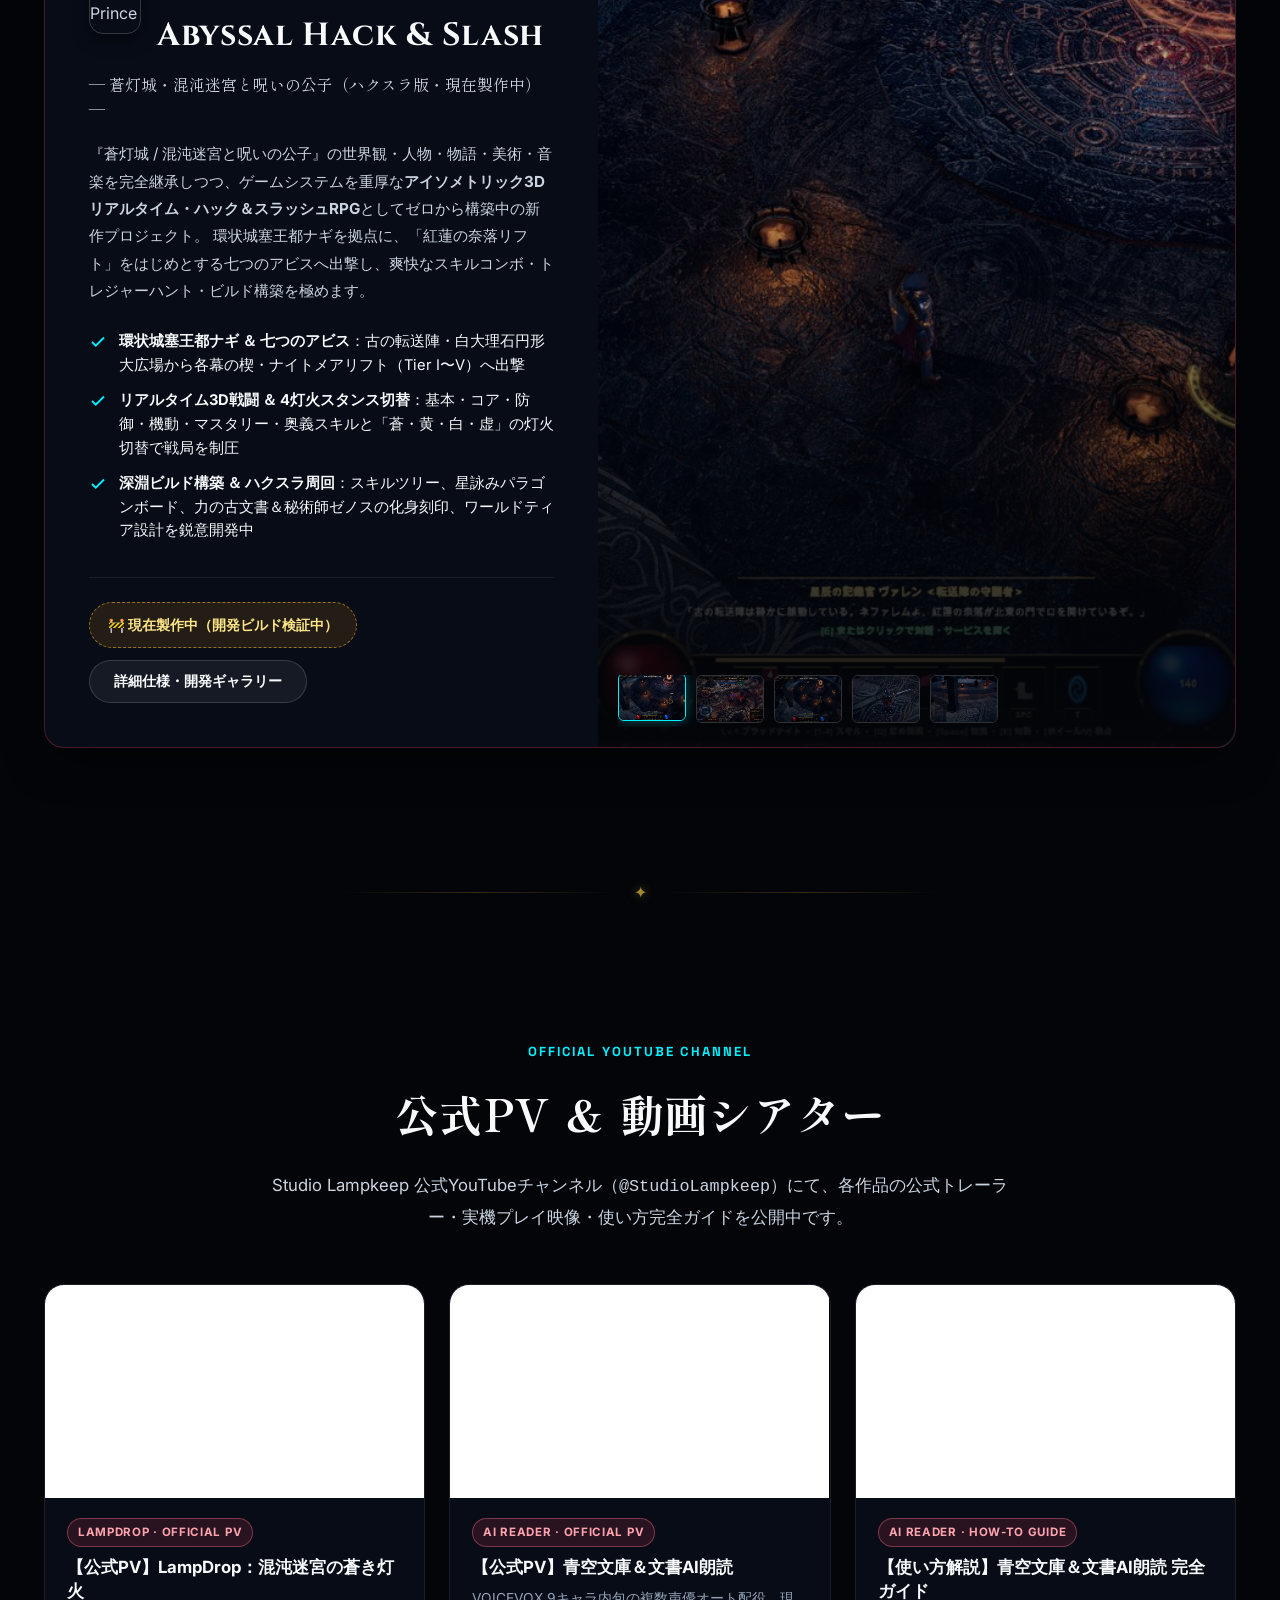
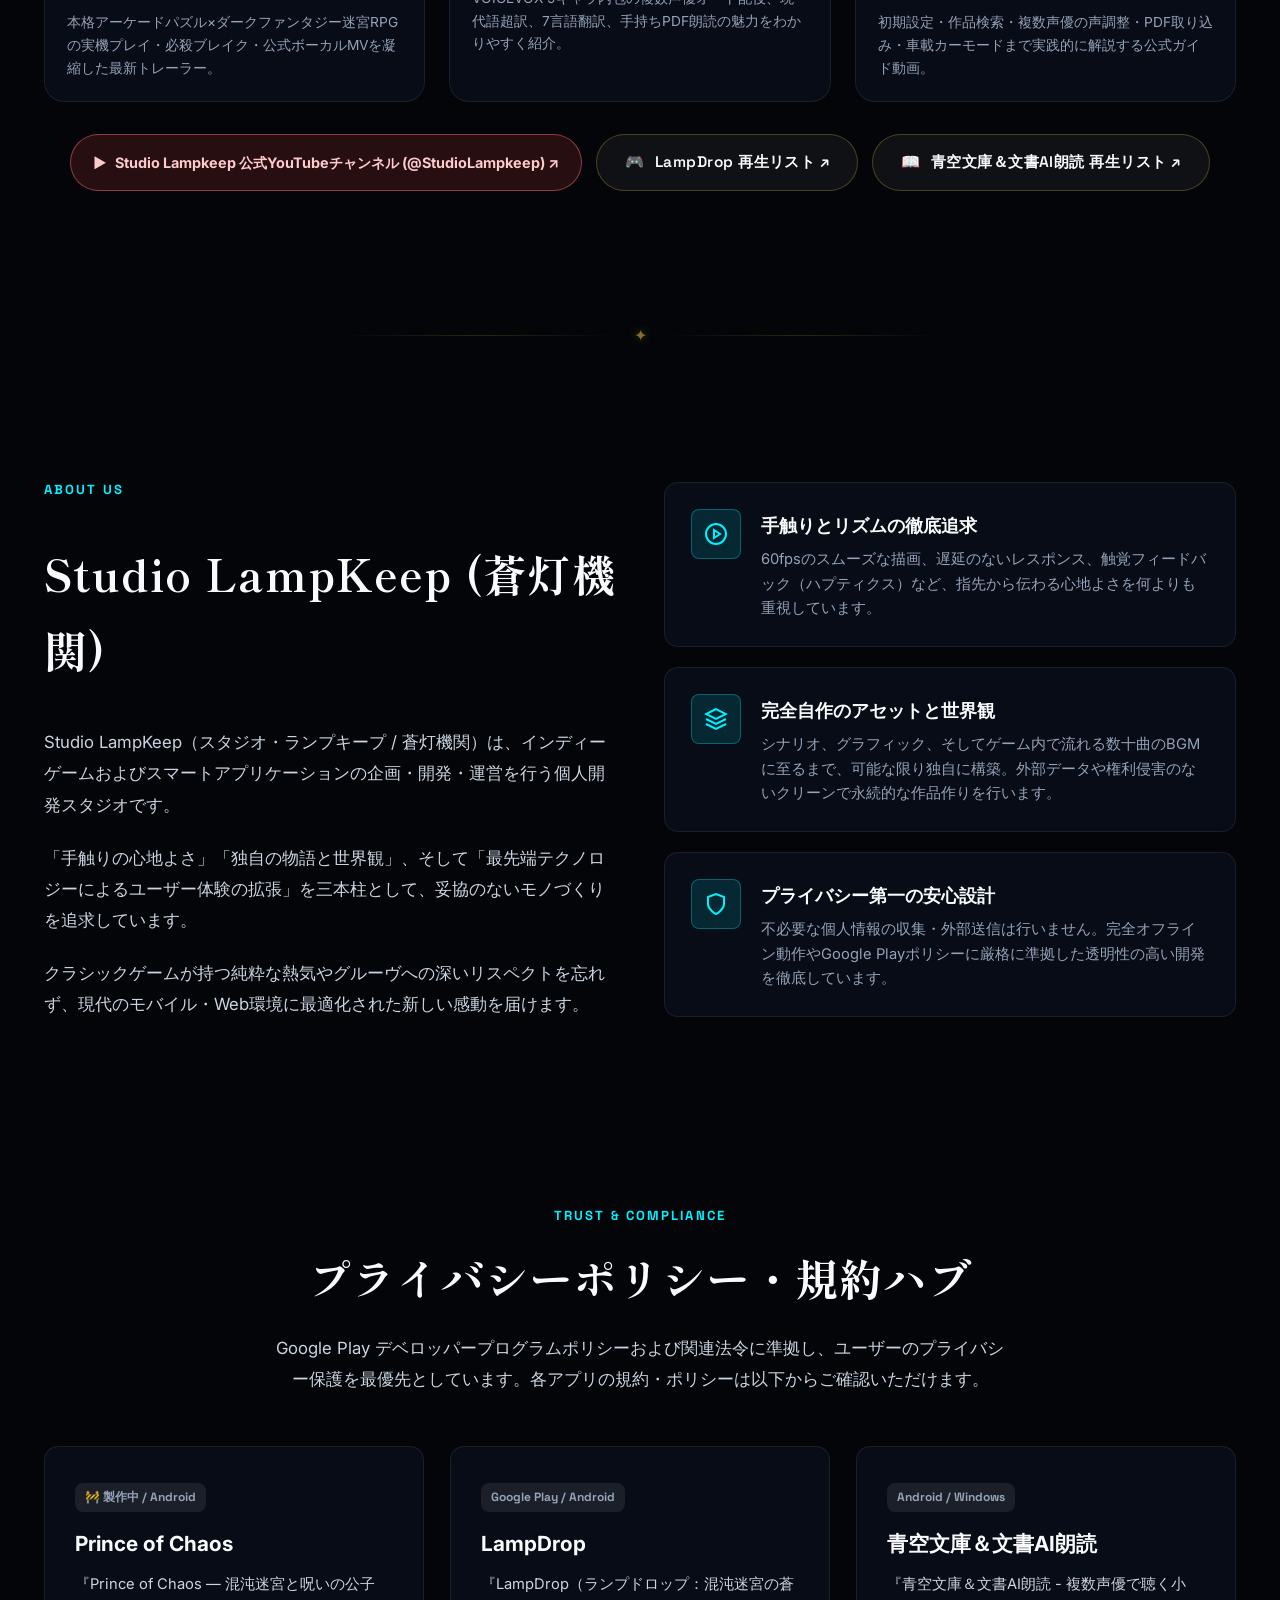
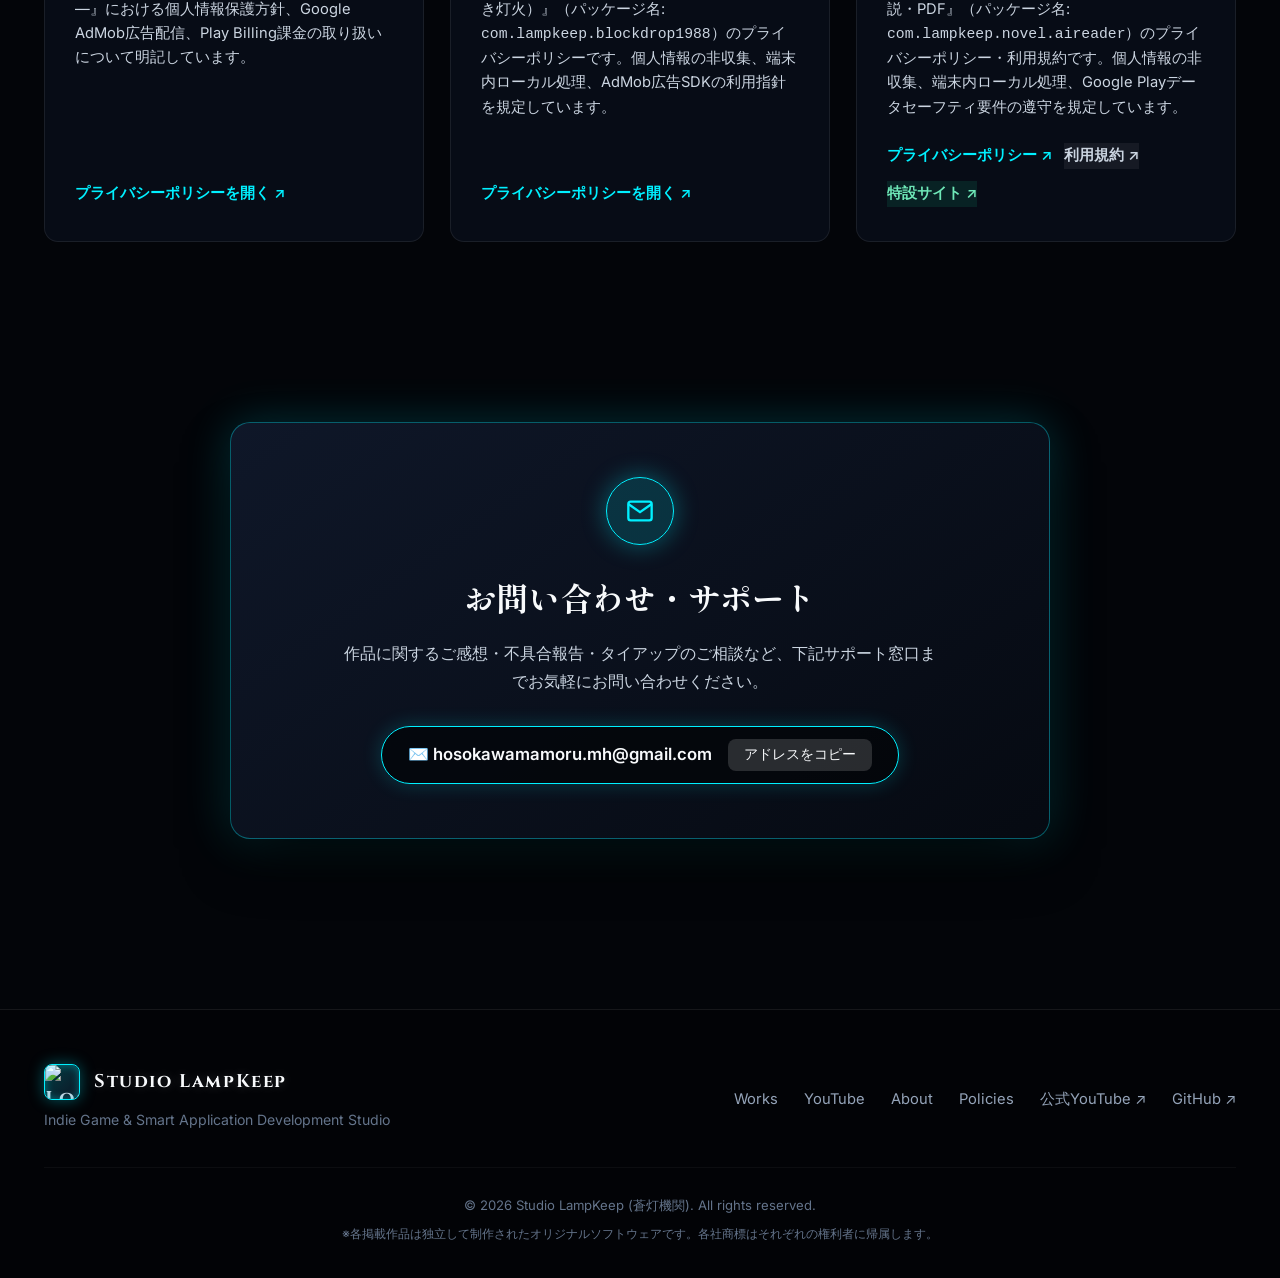
==== commit 779c138b: "fix(lampdrop): replace unclear 'アーケード物理' wording with 'アーケードパズル' across portal, LampDrop page and pr" ====
--- a/index.html
+++ b/index.html
@@ -223,7 +223,7 @@
 
           <div class="work-info">
             <div>
-              <div class="work-category pink">✦ 本格アーケード物理 × ダークファンタジー迷宮RPG</div>
+              <div class="work-category pink">✦ 本格アーケードパズル × ダークファンタジー迷宮RPG</div>
               <div class="work-title-group">
                 <img src="assets/img/blockdrop/icon.png" alt="LampDrop Icon" class="work-app-icon">
                 <h3 class="work-title">LampDrop</h3>
@@ -510,7 +510,7 @@
           <div class="video-showcase-body">
             <span class="video-badge">LAMPDROP · OFFICIAL PV</span>
             <h3>【公式PV】LampDrop：混沌迷宮の蒼き灯火</h3>
-            <p>本格アーケード物理×ダークファンタジー迷宮RPGの実機プレイ・必殺ブレイク・公式ボーカルMVを凝縮した最新トレーラー。</p>
+            <p>本格アーケードパズル×ダークファンタジー迷宮RPGの実機プレイ・必殺ブレイク・公式ボーカルMVを凝縮した最新トレーラー。</p>
           </div>
         </article>
 
